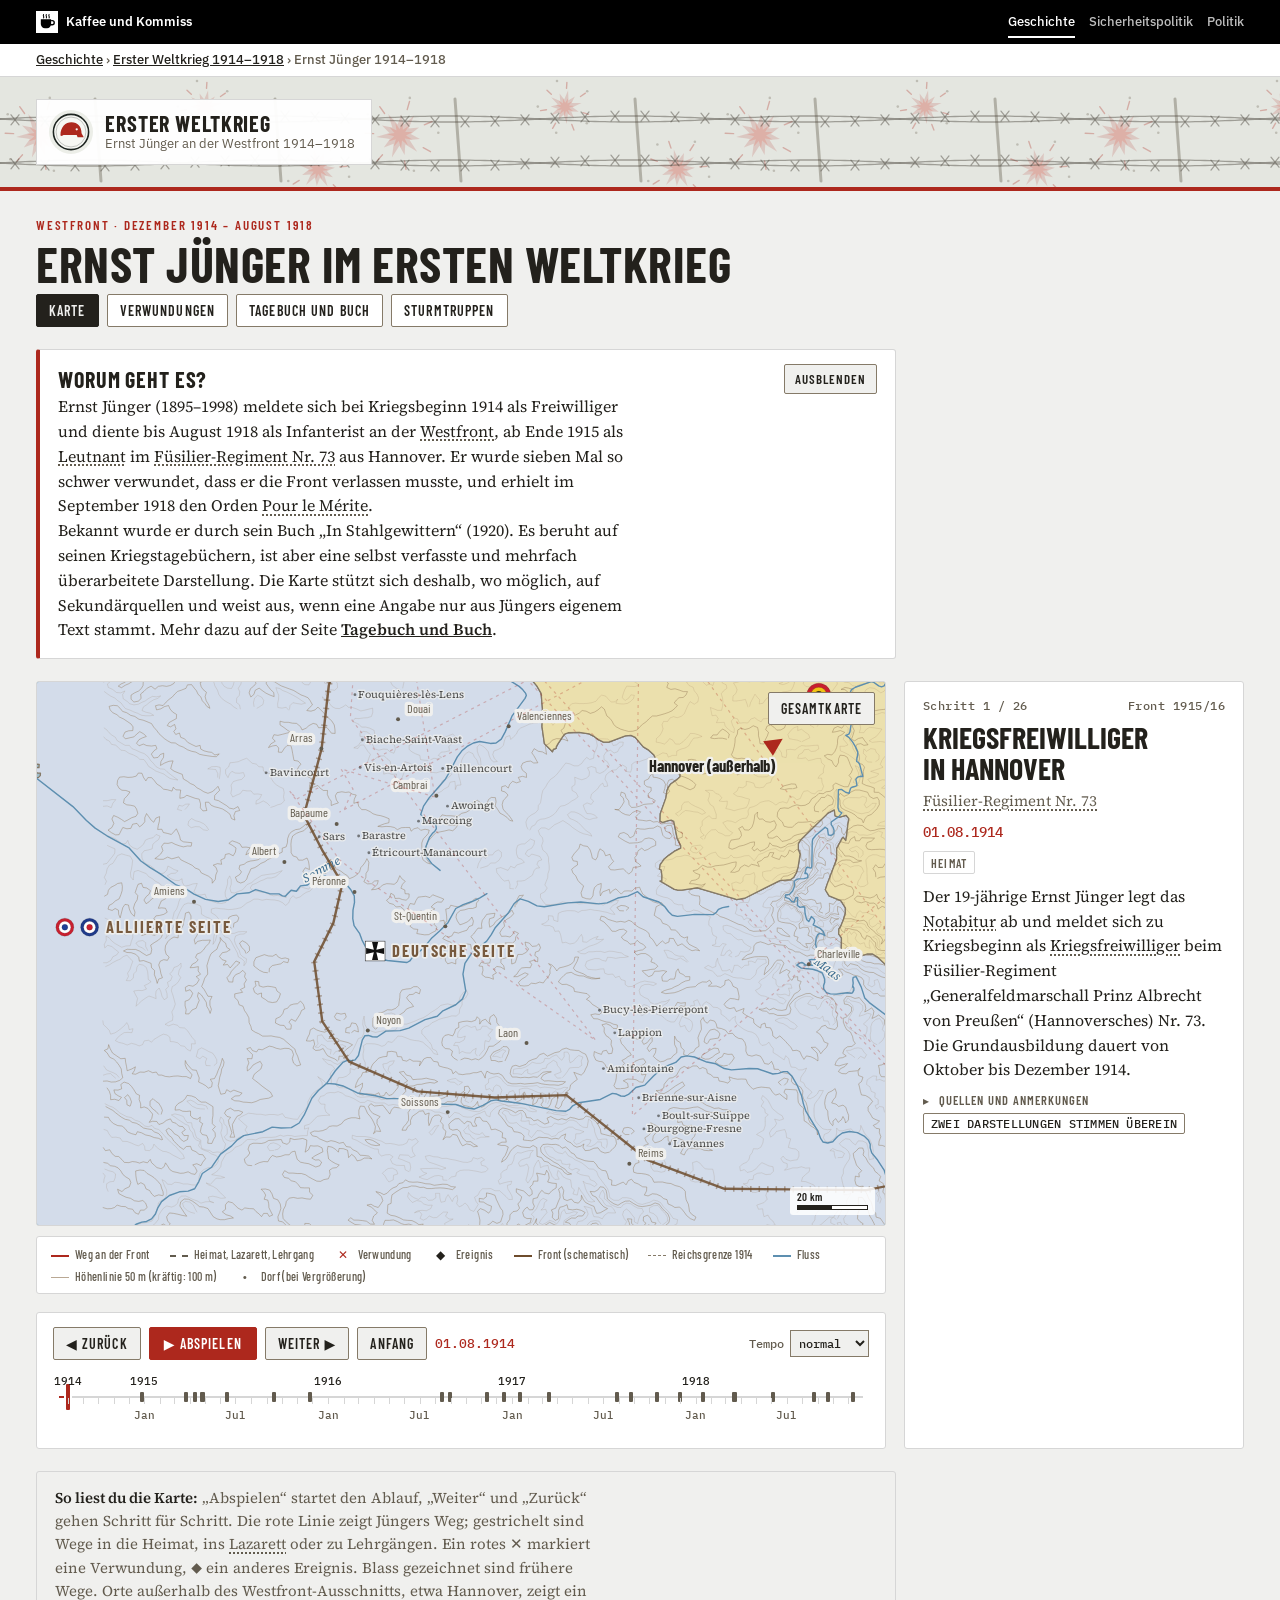
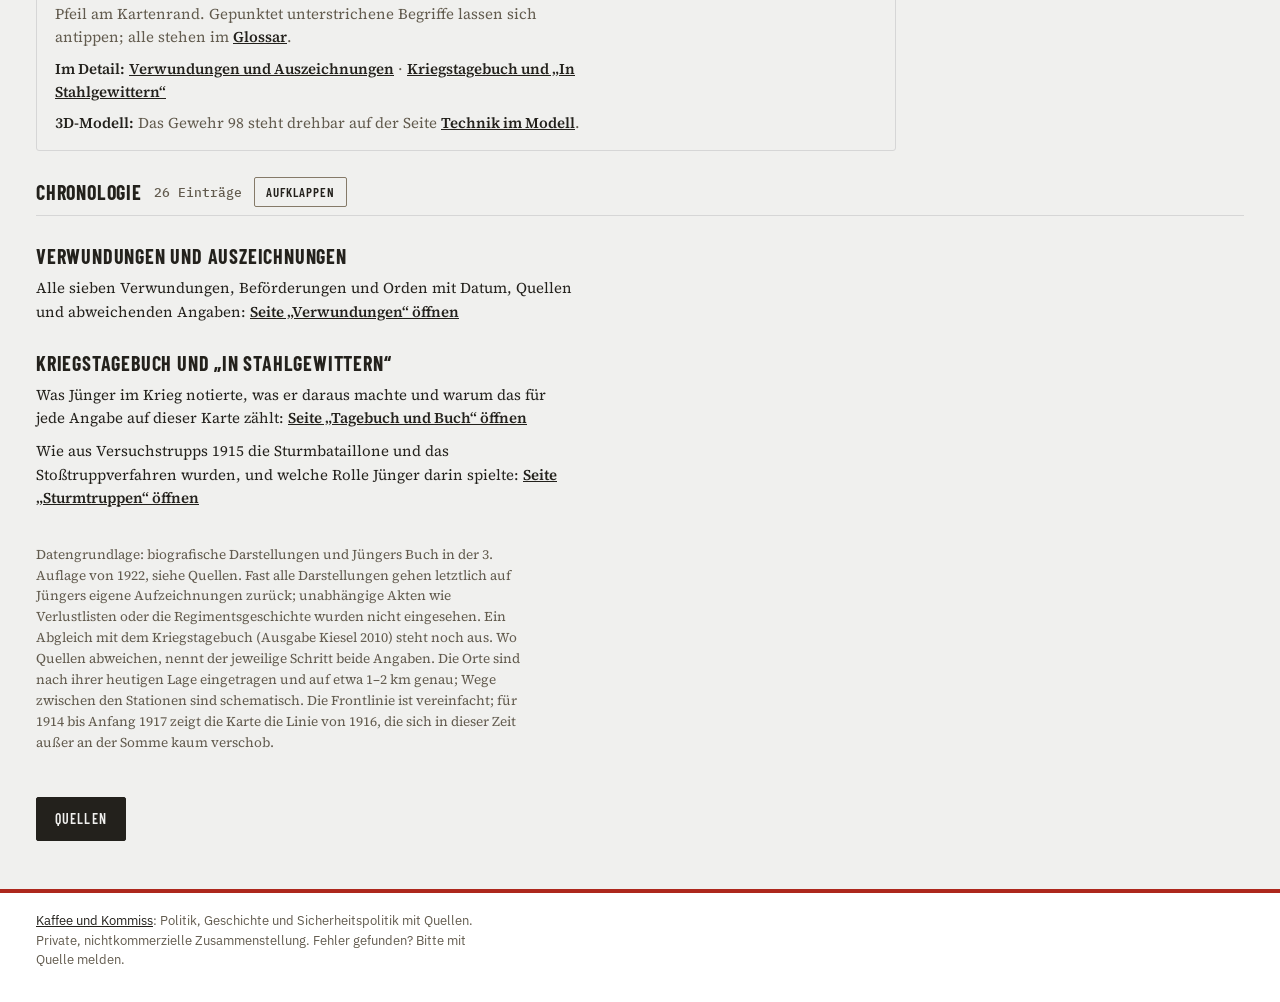
==== index.html @ 331b7cc2 "Informationshierarchie: Einstieg, Hauptinformation, Vertiefung Belegstatus-Legende ans Seitenende ve" ====
<!doctype html>
<html lang="de" class="kk-b-gesch kk-breit">
<head>
<meta charset="utf-8">
<meta name="viewport" content="width=device-width, initial-scale=1, viewport-fit=cover">
<meta name="description" content="Animierte Karte vom Weg Ernst Jüngers an der Westfront 1914–1918: Stationen, Verwundungen und Auszeichnungen, je Schritt mit Quellen und Belegstand.">
<link rel="canonical" href="https://kaffeeundkommiss.github.io/Stahlgewitter/">
<meta property="og:type" content="website">
<meta property="og:locale" content="de_DE">
<meta property="og:site_name" content="Erster Weltkrieg">
<meta property="og:title" content="Ernst Jünger im Ersten Weltkrieg">
<meta property="og:description" content="Animierte Karte vom Weg Ernst Jüngers an der Westfront 1914–1918: Stationen, Verwundungen und Auszeichnungen, je Schritt mit Quellen und Belegstand.">
<meta property="og:url" content="https://kaffeeundkommiss.github.io/Stahlgewitter/">
<!-- Vorschau für Linkvorschauen, erzeugt mit werkzeuge/vorschau.js -->
<meta property="og:image" content="https://kaffeeundkommiss.github.io/Stahlgewitter/vorschau/karte.jpg?v=8d69a0f9">
<meta property="og:image:width" content="1200">
<meta property="og:image:height" content="630">
<meta property="og:image:alt" content="Ernst Jünger im Ersten Weltkrieg: Erster Weltkrieg">
<meta name="twitter:card" content="summary_large_image">
<meta name="twitter:image" content="https://kaffeeundkommiss.github.io/Stahlgewitter/vorschau/karte.jpg?v=8d69a0f9">
<meta name="theme-color" content="#23211C" media="(prefers-color-scheme: light)">
<meta name="theme-color" content="#12110E" media="(prefers-color-scheme: dark)">
<meta name="apple-mobile-web-app-capable" content="yes">
<meta name="mobile-web-app-capable" content="yes">
<meta name="apple-mobile-web-app-title" content="Jünger 1914–18">
<meta name="apple-mobile-web-app-status-bar-style" content="default">
<link rel="icon" href="icons/favicon.svg" type="image/svg+xml">
<link rel="icon" href="icons/favicon-32.png" sizes="32x32" type="image/png">
<link rel="apple-touch-icon" sizes="180x180" href="icons/apple-touch-icon.png">
<link rel="manifest" href="manifest.webmanifest">
<link rel="stylesheet" href="site.css">
<style>
/* Grundgerüst, das auf claude.ai die Artefakt-Hülle liefert */
:root { color-scheme: light; padding-top: env(safe-area-inset-top, 0px); padding-bottom: env(safe-area-inset-bottom, 0px) }
body { margin: 0; font: 14px system-ui, -apple-system, sans-serif }
img { max-width: 100% }
[hidden] { display: none !important }
</style>
<title>Ernst Jünger 1914–1918</title>
<link rel="preconnect" href="https://fonts.googleapis.com">
<link rel="preconnect" href="https://fonts.gstatic.com" crossorigin>
<link rel="stylesheet" href="https://fonts.googleapis.com/css2?family=Barlow+Condensed:wght@500;600;700&family=Source+Serif+4:opsz,wght@8..60,400;8..60,600&family=IBM+Plex+Sans:wght@400;500;600;700&family=IBM+Plex+Mono:wght@400;500;600&display=swap">
<link rel="stylesheet" href="basis.css">
<style>
/* Layout: Karte als Hauptfläche, Detailspalte rechts (mobil darunter), Zeitleiste mit echter Datumsskala, darunter Stationsliste */
:root {
  --paper: #eceee8; --panel: #f6f7f3; --ink: #1d2420; --muted: #5d6861; --rule: #c3c9c1;
  --sea: #9fbdcb; --land-fr: #d3dcea; --land-be: #ece0ae; --land-uk: #ead2cf; --land-nl: #f2d6b8; --land-lu: #dcd2e8; --land-de: #c7c1b6;
  --border: #6f7a72; --j4: #2a5d91; --j6: #3f7a2e; --j10: #b07d0a; --j11: #7a3d8f; --red: #ad281d; --red-soft: rgba(173,40,29,.16); --front: #6e4c2c; --grat: rgba(29,36,32,.07);
  --f-display: "Barlow Condensed", "Arial Narrow", system-ui, sans-serif;
  --f-body: "Source Serif 4", Georgia, "Times New Roman", serif;
  --f-mono: "IBM Plex Mono", ui-monospace, Menlo, Consolas, monospace;
}
@media (prefers-color-scheme: dark) { :root:not([data-theme="light"]) {
  --paper: #121614; --panel: #181d1a; --ink: #e2e6e1; --muted: #98a39b; --rule: #313a35;
  --sea: #0e1518; --land-fr: #1f2b3c; --land-be: #3a3419; --land-uk: #3d2626; --land-nl: #40301c; --land-lu: #2e2840; --land-de: #3a3834;
  --border: #7d8a82; --j4: #6fa3e0; --j6: #7dbb5f; --j10: #e0b33c; --j11: #c08ad6; --red: #e4533f; --red-soft: rgba(228,83,63,.2); --front: #c29462; --grat: rgba(226,230,225,.05);
  color-scheme: dark } }
:root[data-theme="dark"] {
  --paper: #121614; --panel: #181d1a; --ink: #e2e6e1; --muted: #98a39b; --rule: #313a35;
  --sea: #0e1518; --land-fr: #1f2b3c; --land-be: #3a3419; --land-uk: #3d2626; --land-nl: #40301c; --land-lu: #2e2840; --land-de: #3a3834;
  --border: #7d8a82; --j4: #6fa3e0; --j6: #7dbb5f; --j10: #e0b33c; --j11: #c08ad6; --red: #e4533f; --red-soft: rgba(228,83,63,.2); --front: #c29462; --grat: rgba(226,230,225,.05);
  color-scheme: dark }

* { box-sizing: border-box }
body { background: var(--paper); color: var(--ink); font: 400 16px/1.55 var(--f-body); }
.wrap { max-width: 1240px; margin: 0 auto; padding-block: 28px 48px;
  padding-left: max(16px, env(safe-area-inset-left, 0px)); padding-right: max(16px, env(safe-area-inset-right, 0px));
  display: grid; grid-template-columns: minmax(0, 1fr); gap: 22px; }
.wrap > * { min-width: 0 }
header { display: grid; gap: 6px }
.brand { display: flex; align-items: center; gap: 16px }
.brand-text { display: grid; gap: 6px; min-width: 0 }
nav.pages { display: flex; gap: 8px; flex-wrap: wrap }
nav.pages a { font: 600 14px/1 var(--f-display); letter-spacing: .08em; text-transform: uppercase; color: var(--ink); text-decoration: none;
  border: 1px solid var(--border); border-radius: 2px; padding: 9px 12px 8px; background: var(--panel) }
nav.pages a[aria-current="page"] { background: var(--ink); color: var(--paper); border-color: var(--ink) }
nav.pages a:focus-visible { outline: 2px solid var(--red); outline-offset: 2px }
.more { margin: 0; font-size: 15px } .more a { color: var(--ink); font-weight: 600 }
.logo { width: 76px; height: 76px; flex: none }
.logo-ring { fill: var(--panel); stroke: var(--ink); stroke-width: 3 }
.logo-inner { fill: none; stroke: var(--ink); stroke-width: 1; opacity: .5 }
.logo-plane { fill: var(--red) }
.logo-text { fill: var(--ink); font: 700 12.5px var(--f-display); letter-spacing: .16em }
@media (max-width: 560px) { .logo { width: 56px; height: 56px } .brand { gap: 12px } }
.eyebrow { font: 600 13px/1 var(--f-display); letter-spacing: .14em; text-transform: uppercase; color: var(--red) }
h1, .h1 { font: 700 clamp(30px, 5vw, 50px)/1 var(--f-display); letter-spacing: .01em; margin: 0; text-wrap: balance; text-transform: uppercase }
.lede { margin: 4px 0 0; max-width: 68ch; color: var(--muted) }
.intro { background: var(--panel); border: 1px solid var(--rule); border-left: 4px solid var(--red); border-radius: 3px; padding: 14px 18px 16px; display: grid; gap: 8px; max-width: 860px }
.intro h2 { font: 700 22px/1 var(--f-display); text-transform: uppercase; letter-spacing: .04em; margin: 0 }
.intro > summary { list-style: none; cursor: pointer; display: flex; align-items: center; justify-content: space-between; gap: 12px }
.intro > summary::-webkit-details-marker { display: none }
.intro > summary:focus-visible { outline: 2px solid var(--red); outline-offset: 2px }
.intro .tgl { font: 600 13px/1 var(--f-display); letter-spacing: .08em; text-transform: uppercase; border: 1px solid var(--border); border-radius: 2px; padding: 8px 10px 7px; background: var(--paper) }
.intro .tgl .op, .intro:not([open]) .tgl .cl { display: none } .intro:not([open]) .tgl .op { display: inline }
.intro:not([open]) { padding-bottom: 14px }
.intro p { margin: 0 } .intro .how { font-size: 15px; color: var(--muted) } .intro .how b { color: var(--ink); font-weight: 600 } .intro a { color: var(--ink); font-weight: 600 }
.hinweise { border: 1px solid var(--rule); border-radius: 3px; padding: 14px 18px 16px; display: grid; gap: 8px; max-width: 860px }
.hinweise p { margin: 0; font-size: 15px; color: var(--muted) } .hinweise b { color: var(--ink); font-weight: 600 } .hinweise a { color: var(--ink); font-weight: 600 }
.side-label { font-family: var(--f-display); font-weight: 700; letter-spacing: .12em; text-transform: uppercase; fill: var(--front); paint-order: stroke; stroke: var(--paper); stroke-linejoin: round; pointer-events: none; transition: opacity .3s }
.side-ic { pointer-events: none; transition: opacity .3s; opacity: 0 }
.legend-m { display: none }

/* Zeitleiste fest unter der Karte; der Schrittbereich steht rechts daneben und darf länger sein, ohne die Zeitleiste zu verschieben */
.stage { display: grid; grid-template-columns: minmax(0, 1fr) 340px; grid-template-rows: auto auto 1fr; gap: 18px; align-items: start }
.stage > .map { grid-column: 1; grid-row: 1 }
.stage > .legend-bar { grid-column: 1; grid-row: 2 }
.stage > .controls { grid-column: 1; grid-row: 3 }
/* Feste Höhe des Schrittbereichs: längere Texte scrollen darin, damit nichts darunter springt */
.stage > .panel { grid-column: 2; grid-row: 1 / span 3; align-self: stretch; contain: size; overflow-y: auto; overscroll-behavior: contain; align-content: start }
@media (max-width: 900px) { .stage { grid-template-columns: minmax(0, 1fr); grid-template-rows: none }
  .stage > .map, .stage > .legend-bar, .stage > .controls, .stage > .panel { grid-column: 1; grid-row: auto }
  .stage > .panel { align-self: start; height: 400px } }

.map { position: relative; background: var(--sea); border: 1px solid var(--rule); border-radius: 3px; overflow: hidden }
.map svg { display: block; width: 100%; height: auto; aspect-ratio: 1000 / 640; max-width: 100%; touch-action: manipulation }
@media (max-width: 640px) { .map svg { aspect-ratio: 1 / 1 } }
.c-250 { fill: var(--land-fr) } .c-056 { fill: var(--land-be) } .c-826 { fill: var(--land-uk) } .c-528 { fill: var(--land-nl) } .c-442 { fill: var(--land-lu) } .c-276 { fill: var(--land-de) }
.country { stroke: var(--border); stroke-width: 1.3; vector-effect: non-scaling-stroke; stroke-linejoin: round }
.al { fill: var(--land-de); stroke: var(--land-de); stroke-width: .6; vector-effect: non-scaling-stroke }
.alline { fill: none; stroke: var(--border); stroke-width: 1.3; stroke-dasharray: 5 3; vector-effect: non-scaling-stroke }
.grat { fill: none; stroke: var(--grat); stroke-width: 1; vector-effect: non-scaling-stroke }
.front { fill: none; stroke: var(--front); stroke-width: 2.4; vector-effect: non-scaling-stroke; transition: opacity .7s; opacity: 0; stroke-linejoin: round }
.front.on { opacity: .85 }
.front-teeth { fill: none; stroke: var(--front); stroke-width: 6; stroke-dasharray: 1.5 7; vector-effect: non-scaling-stroke; opacity: 0; transition: opacity .7s }
.front-teeth.on { opacity: .45 }
.cont-minor, .cont-major { fill: none; stroke: #8a6f4e; vector-effect: non-scaling-stroke; stroke-linejoin: round }
.cont-minor { stroke-opacity: .28; stroke-width: .6 } .cont-major { stroke-opacity: .45; stroke-width: .9 }
.river-l { fill: none; stroke: #5d8fb0; stroke-width: 1.4; vector-effect: non-scaling-stroke; stroke-linejoin: round; stroke-linecap: round }
.riv-lab { fill: #3f6f91; font-family: var(--f-body); font-style: italic; paint-order: stroke; stroke: var(--paper); stroke-linejoin: round }
.vil circle { fill: var(--ink); opacity: .55 } .vil text { fill: var(--ink); opacity: .75; font-family: var(--f-body); paint-order: stroke; stroke: var(--paper); stroke-linejoin: round }
#villages { transition: opacity .4s }
.city circle { fill: var(--muted) }
.city text, .clabel { fill: var(--muted); font-family: var(--f-display); paint-order: stroke; stroke: var(--paper); stroke-width: 3px; stroke-linejoin: round }
.clabel { fill: var(--ink); opacity: .62; letter-spacing: .2em; font-weight: 700; stroke: none }
.emb { pointer-events: auto }
.emb-ring { stroke: rgba(0,0,0,.35); stroke-width: .4 }
.route-all { fill: none; stroke: var(--red); stroke-opacity: .28; stroke-width: 1.2; stroke-dasharray: 3 4; vector-effect: non-scaling-stroke }
.route-done { fill: none; stroke: var(--red); stroke-width: 2.6; vector-effect: non-scaling-stroke; stroke-linecap: round; stroke-linejoin: round }
.trk path { fill: none; stroke: var(--c); vector-effect: non-scaling-stroke; stroke-linecap: round; stroke-linejoin: round }
.trk-solid { stroke-width: 2.2 } .trk-dash { stroke-width: 2; stroke-dasharray: 5 4 }
.trk-jg .trk-solid { stroke-width: 2.8 }
.trk path.trk-old { stroke-opacity: .28; stroke-width: 1.6 }
.trk-dot { fill: var(--c); stroke: var(--paper); stroke-width: 1.2; vector-effect: non-scaling-stroke; cursor: pointer }
.trk-plane { fill: var(--c); stroke: var(--paper); stroke-width: .9; paint-order: stroke; stroke-linejoin: round; cursor: pointer }
#cur { transition: none }
.trk { transition: opacity .6s } .trk.merged { opacity: .45 }
.mk { opacity: 0; transition: opacity .4s; cursor: pointer } .mk.on { opacity: 1 }
.mk-wnd .mk-x { stroke: var(--red); stroke-width: 2.4 }
.mk-x.mk-d { fill: var(--ink); stroke: var(--paper); stroke-width: 1; vector-effect: non-scaling-stroke }
.mk-x { stroke: var(--ink); stroke-width: 1.8; vector-effect: non-scaling-stroke; fill: none }
.mk-sym { fill: var(--ink); font-family: var(--f-body); font-weight: 600; paint-order: stroke; stroke: var(--paper); stroke-width: 3px; stroke-linejoin: round }
.ev-label { fill: var(--ink); font-family: var(--f-display); font-weight: 600; paint-order: stroke; stroke: var(--paper); stroke-linejoin: round }
.off-arrow { fill: var(--red) }
.off-label { font-family: var(--f-display); font-weight: 700; fill: var(--ink); paint-order: stroke; stroke: var(--paper); stroke-linejoin: round }
.cur-ring { fill: var(--red-soft); stroke: var(--red); stroke-width: 1.2; vector-effect: non-scaling-stroke }
.cur-label { font-family: var(--f-display); font-weight: 700; fill: var(--ink); paint-order: stroke; stroke: var(--paper); stroke-linejoin: round }
@keyframes pulse { 0% { transform: scale(.6); opacity: .9 } 100% { transform: scale(1.8); opacity: 0 } }
.pulse { transform-box: fill-box; transform-origin: center; animation: pulse 2s ease-out infinite; fill: none; stroke: var(--red); vector-effect: non-scaling-stroke; stroke-width: 1.5 }

.legend { position: absolute; left: 10px; bottom: 10px; background: color-mix(in srgb, var(--panel) 88%, transparent); border: 1px solid var(--rule);
  border-radius: 3px; padding: 7px 10px; font: 500 12px/1.5 var(--f-display); letter-spacing: .03em; display: grid; gap: 2px; color: var(--muted) }
.legend i { display: inline-block; width: 18px; height: 0; vertical-align: middle; margin-right: 6px; border-top: 2.5px solid var(--red) }
.legend i.f { border-top-color: var(--front) } .legend i.u { border-top-color: var(--c) } .legend span { white-space: nowrap } .legend .lp { display: inline-block; width: 18px; height: 14px; vertical-align: middle; margin-right: 6px } .legend i.d { border-top: 2px dashed var(--muted) } .legend i.b { border-top: 1.5px dashed var(--border) }
.legend .x.w { color: var(--red) }
.legend i.r { border-top: 2px solid #5d8fb0 } .legend i.h { border-top: 1.5px solid rgba(138,111,78,.6) } .legend .x.v { color: var(--muted) }
.legend .x { display: inline-block; width: 18px; margin-right: 6px; text-align: center; color: var(--ink); font-weight: 700 }
.legend .k { font-family: var(--f-body); font-weight: 700; font-size: 14px; line-height: 1 }
.legend i.sw { height: 10px; width: 12px; border: 1px solid var(--border) }
.legend { grid-template-columns: auto auto; column-gap: 14px }
@media (max-width: 560px) { .legend { position: static; border: 0; border-top: 1px solid var(--rule); border-radius: 0; grid-template-columns: 1fr 1fr } }
.mapbtn { position: absolute; right: 10px; top: 10px; }
/* Maßstabsleiste: Länge folgt der Vergrößerung (draw) */
.massstab { position: absolute; right: 10px; bottom: 10px; pointer-events: none; font: 600 11px/1 var(--f-display); letter-spacing: .03em; color: var(--ink);
  background: color-mix(in srgb, var(--panel) 85%, transparent); padding: 4px 7px 5px; border-radius: 3px }
.massstab .ms-bar { display: block; height: 5px; margin-top: 3px; border: 1px solid var(--ink); background: linear-gradient(90deg, var(--ink) 50%, var(--panel) 50%) }
.legend.legend-bar { position: static; display: flex; flex-wrap: wrap; gap: 4px 20px; padding: 8px 14px; background: var(--panel); margin-top: -8px }

.panel { background: var(--panel); border: 1px solid var(--rule); border-radius: 3px; padding: 18px 18px 16px; display: grid; gap: 10px; min-width: 0 }
.count { font: 500 12px/1 var(--f-mono); color: var(--muted); letter-spacing: .04em; display: flex; justify-content: space-between }
.panel h2 { font: 700 30px/1.02 var(--f-display); margin: 0; text-transform: uppercase; text-wrap: balance }
.sub { color: var(--muted); font-size: 15px; margin-top: -4px }
.dates { font: 500 14px/1.3 var(--f-mono); color: var(--red); font-variant-numeric: tabular-nums }
.chip { display: inline-block; font: 600 12px/1 var(--f-display); letter-spacing: .1em; text-transform: uppercase; border: 1px solid var(--rule); padding: 5px 7px 4px; border-radius: 2px; color: var(--muted) }
.panel p { margin: 0 }
.panel h2.kia-t, .kia-t { color: var(--red) }
.uchip { display: inline-block; font: 600 12px/1 var(--f-display); letter-spacing: .06em; text-transform: uppercase; padding: 4px 7px 3px 6px; border-radius: 2px;
  border: 1px solid var(--rule); border-left: 4px solid var(--c); color: var(--ink); white-space: nowrap }
#pUnits { display: flex; flex-wrap: wrap; gap: 6px }
#pPersons { display: grid; gap: 8px; border-top: 1px solid var(--rule); padding-top: 10px }
.pp { font-size: 14.5px; display: grid; gap: 4px; justify-items: start } .pp .chips { display: flex; flex-wrap: wrap; gap: 5px } .pp b { font-weight: 600 } .pp span { color: var(--muted) }
.pp.is-kia b, .person.is-kia > b { color: var(--red) }
.persons { display: grid; gap: 10px }
.person-grid { display: grid; grid-template-columns: repeat(auto-fill, minmax(250px, 1fr)); gap: 14px 22px }
.person { display: grid; gap: 4px; align-content: start; font-size: 14.5px; padding: 10px 12px; border: 1px solid var(--rule); border-radius: 3px; background: var(--panel); min-width: 0 }
.person[role="button"] { cursor: pointer } .person[role="button"]:hover { border-color: var(--border) }
.person:focus-visible { outline: 2px solid var(--red); outline-offset: 2px }
.person > b { font: 700 17px/1.2 var(--f-display); letter-spacing: .03em; text-transform: uppercase }
.person .chips { display: flex; flex-wrap: wrap; gap: 5px }
.person span { color: var(--muted) } .person .fate { color: var(--ink) }
.person.is-kia { border-left: 3px solid var(--red) }
.tod { font-size: 14px; color: var(--muted) } .tod b { color: var(--ink); font-weight: 600 }
.tod-k b, .tod-s b { color: var(--red) }
table.others { min-width: 0 } table.others tr { cursor: default } table.others tr:hover td { background: none }
@media (max-width: 600px) { table.others tr { grid-template-columns: 1fr } table.others td:first-child { padding-top: 4px } }
.event { border-top: 1px solid var(--rule); padding-top: 9px; font-size: 15px }
.event b { font-family: var(--f-mono); font-weight: 500; font-size: 13px; color: var(--ink); display: block }
.note { font-size: 13.5px; color: var(--muted); font-style: italic }

.controls { display: grid; gap: 10px; background: var(--panel); border: 1px solid var(--rule); border-radius: 3px; padding: 14px 16px 12px }
.btns { display: flex; gap: 8px; align-items: center; flex-wrap: wrap }
.btns-main, .btns-sub { display: flex; gap: 8px; align-items: center }
.btns-sub { flex: 1 1 auto }
button { font: 600 14px/1 var(--f-display); letter-spacing: .08em; text-transform: uppercase; color: var(--ink); background: var(--paper);
  border: 1px solid var(--border); border-radius: 2px; padding: 9px 12px 8px; cursor: pointer }
button:hover { border-color: var(--ink) }
button:focus-visible { outline: 2px solid var(--red); outline-offset: 2px }
button.primary { background: var(--red); border-color: var(--red); color: #fff; min-width: 108px }
.speed { margin-left: auto; font: 500 12px var(--f-mono); color: var(--muted); display: flex; gap: 6px; align-items: center }
@media (max-width: 640px) {
  /* Handy: Karte, direkt darunter Zurück/Abspielen/Weiter, dann der Schritttext; Datum, Tempo, Zeitleiste und Legende folgen danach */
  .stage { display: flex; flex-direction: column; gap: 10px; align-items: stretch }
  .stage > .map { order: 1 } .stage > .controls { display: contents } .controls > .btns { display: contents }
  .btns-main { order: 2; display: grid; grid-template-columns: 1fr 1.25fr 1fr; gap: 8px }
  .stage > .panel { order: 3; height: auto; contain: none; overflow: visible }
  .btns-sub { order: 4; display: grid; grid-template-columns: 1fr 1fr 1fr; gap: 8px; align-items: center; margin-top: 6px }
  .controls > .ruler { order: 5; margin: 0 10px }
  .legend-m { order: 6; display: block; background: var(--panel); border: 1px solid var(--rule); border-radius: 3px; padding: 10px 14px }
  .legend-m > summary { cursor: pointer; font: 600 14px/1.2 var(--f-display); letter-spacing: .08em; text-transform: uppercase; min-height: 28px; display: flex; align-items: center }
  .legend-m .legend { position: static; border: 0; background: none; padding: 8px 0 0; grid-template-columns: 1fr 1fr }
  .stage > .legend-bar { display: none }
  .btns-main button, .btns-sub button { min-height: 44px; padding-inline: 4px; white-space: nowrap; letter-spacing: .04em; font-size: 13px }
  .btns { display: grid; grid-template-columns: 1fr 1fr 1fr; }
  .btns button { min-height: 44px; padding-inline: 4px; white-space: nowrap; letter-spacing: .04em; font-size: 13px }
  #reset { grid-column: 1 } .nowdate { grid-column: 2; text-align: center } .speed { grid-column: 3; margin-left: 0; justify-content: flex-end }
  .speed select { min-height: 40px }
  .ruler .tick { width: 10px; margin-left: -5px; height: 26px; top: 10px }
  .ruler .tick::after { left: 3px; top: 8px }
  .panel h2 { font-size: 26px }
  .mapbtn { padding: 8px 10px 7px; font-size: 13px }
}
.speed select { font: inherit; color: var(--ink); background: var(--paper); border: 1px solid var(--border); padding: 4px }

.ruler { position: relative; height: 62px; margin: 4px 6px 0 }
.ruler .axis { position: absolute; left: 0; right: 0; top: 22px; height: 2px; background: var(--rule) }
.ruler .prog { position: absolute; left: 0; top: 22px; height: 2px; background: var(--red) }
.ruler .playhead { position: absolute; top: 10px; width: 4px; height: 26px; margin-left: -2px; background: var(--red); border-radius: 1px; pointer-events: none; box-shadow: 0 0 0 2px var(--panel) }
.nowdate { font: 500 13px var(--f-mono); color: var(--red); font-variant-numeric: tabular-nums; min-width: 9.5ch }
.ruler .tick { position: absolute; top: 14px; width: 8px; height: 18px; margin-left: -4px; padding: 0; border: 0; background: none; cursor: pointer }
.ruler .tick::after { content: ""; position: absolute; left: 2px; top: 4px; width: 4px; height: 10px; background: var(--muted); border-radius: 1px }
.ruler .tick.visited::after { background: var(--red) }
.ruler .month { position: absolute; top: 34px; font: 500 11px var(--f-mono); color: var(--muted); transform: translateX(-50%); white-space: nowrap }
.ruler .month.y { color: var(--ink); top: 0 }
.ruler .mt { position: absolute; top: 24px; width: 1px; height: 6px; background: var(--rule) }

.list { overflow-x: auto }
@media (max-width: 600px) {
  table { min-width: 0 } thead { display: none }
  tr { display: grid; grid-template-columns: 2.4em minmax(0, 1fr); border-bottom: 1px solid var(--rule); padding: 8px 0 }
  .list td { border: 0; padding: 1px 6px } .list td.n { grid-row: span 3; padding-top: 3px }
  .list td:last-child { padding-top: 4px }
}
table { border-collapse: collapse; width: 100%; min-width: 620px; font-size: 15px }
th { font: 600 12px/1 var(--f-display); letter-spacing: .12em; text-transform: uppercase; color: var(--muted); text-align: left; padding: 8px 10px; border-bottom: 1.5px solid var(--ink) }
td { padding: 8px 10px; border-bottom: 1px solid var(--rule); vertical-align: top }
td.n, td.d { font: 400 13px/1.5 var(--f-mono); font-variant-numeric: tabular-nums; white-space: nowrap; color: var(--muted) }
tr { cursor: pointer } tr:hover td { background: var(--red-soft) }
tr.cur td { background: var(--red-soft) } tr.cur td.n { color: var(--red); font-weight: 500 }
td b { font-weight: 600 }
h3 { font: 700 20px/1 var(--f-display); text-transform: uppercase; letter-spacing: .04em; margin: 8px 0 0 }
.chron > summary { display: flex; align-items: baseline; gap: 12px; cursor: pointer; list-style: none; padding: 4px 0 8px; border-bottom: 1px solid var(--rule) }
.chron > summary::-webkit-details-marker { display: none }
.chron > summary h3 { margin: 0 }
.chron > summary .cnt { font: 500 13px/1 var(--f-mono); color: var(--muted) }
.chron > summary { align-items: center; flex-wrap: wrap }
.chron > summary .tgl { font: 600 13px/1 var(--f-display); letter-spacing: .08em; text-transform: uppercase; color: var(--ink); background: var(--paper);
  border: 1px solid var(--border); border-radius: 2px; padding: 8px 11px 7px }
.chron > summary:hover .tgl { border-color: var(--ink) }
.chron .tgl .cl, .chron[open] .tgl .op { display: none } .chron[open] .tgl .cl { display: inline }
.chron > summary:hover h3, .chron > summary:focus-visible h3 { color: var(--red) }
.chron > summary:focus-visible { outline: 2px solid var(--red); outline-offset: 2px }
.insignia { display: grid; gap: 10px }
.ins-grid { display: grid; grid-template-columns: repeat(auto-fill, minmax(260px, 1fr)); gap: 12px 22px }
.ins { display: flex; gap: 12px; align-items: flex-start; font-size: 14.5px; min-width: 0 }
.ins svg { width: 40px; height: 40px; flex: none }
.ins b { display: block; font: 600 15px/1.3 var(--f-display); letter-spacing: .06em; text-transform: uppercase }
.ins span { color: var(--muted) }
.sources { font-size: 13.5px; color: var(--muted); max-width: 36em }
.sources a { color: var(--ink) }
.src { font-size: 13.5px; color: var(--muted); display: grid; gap: 6px; border-top: 1px solid var(--rule); padding-top: 9px }
.src a { color: var(--ink) } .src .refs { line-height: 1.45; display: grid; gap: 3px }
.bel { justify-self: start; font: 500 12px/1 var(--f-mono); letter-spacing: .02em; padding: 4px 7px 3px; border-radius: 2px; border: 1px solid var(--border); color: var(--ink) }
.bel-1 { border-style: dashed } .bel-x { border-color: var(--red); color: var(--red) }
ol.srclist { font-size: 13.5px; color: var(--muted); max-width: 90ch; margin: 4px 0 0; padding-left: 2.6em; display: grid; gap: 3px }
ol.srclist a { color: var(--ink) } ol.srclist li:target { background: var(--red-soft) }
.spur-label { fill: var(--ink); stroke: var(--paper); paint-order: stroke; stroke-linejoin: round; font-family: var(--f-display) }
@media (prefers-reduced-motion: reduce) { .pulse { animation: none } .front, .mk, .trk { transition: none } }

</style>
<link rel="stylesheet" href="bereich.css">
</head>
<body>
<div class="kk-leiste"><div class="kk-in">
  <a class="kk-haus" href="https://kaffeeundkommiss.github.io/"><img src="kk-tasse.svg" alt="" width="22" height="22"><span>Kaffee und Kommiss</span></a>
  <nav class="kk-bereiche" aria-label="Bereiche"><a href="https://kaffeeundkommiss.github.io/geschichte/" aria-current="true">Geschichte</a><a href="https://kaffeeundkommiss.github.io/sicherheitspolitik/"><span class="kk-lang">Sicherheitspolitik</span><span class="kk-kurz">Sicherheit</span></a><a href="https://kaffeeundkommiss.github.io/politik/">Politik</a></nav>
</div></div>
<nav class="kk-pfad" aria-label="Pfad"><div class="kk-in"><a href="https://kaffeeundkommiss.github.io/geschichte/">Geschichte</a> › <a href="https://kaffeeundkommiss.github.io/geschichte/erster-weltkrieg/">Erster Weltkrieg 1914–1918</a> › <span aria-current="page">Ernst Jünger 1914–1918</span></div></nav>
<div class="kk-kopf"><div class="kk-in">
  <a class="kk-schild" href="https://kaffeeundkommiss.github.io/geschichte/erster-weltkrieg/"><img src="icons/favicon.svg" alt="" width="44" height="44"><span><span class="kk-name" style="display:block">Erster Weltkrieg</span><span class="kk-unter" style="display:block">Ernst Jünger an der Westfront 1914–1918</span></span></a>
</div></div>
<main class="wrap" id="inhalt">
  <header>
    <div class="brand">
      <svg class="logo" viewBox="-40 -40 80 80" role="img" aria-label="Logo: Stahlhelm im Kreis">
        <circle r="37" class="logo-ring"/>
        <circle r="31.5" class="logo-inner"/>
        <path class="logo-plane" d="M-21,4 C-21,-12 -10,-20 2,-20 C14,-20 21,-11 21,1 L25,9 L13,9 L11,5 L-15,5 L-19,6 Z"/>
        <text y="23.5" text-anchor="middle" class="logo-text">1914–18</text>
      </svg>
      <div class="brand-text">
        <div class="eyebrow">Westfront · Dezember 1914 – August 1918</div>
        <h1>Ernst Jünger im Ersten Weltkrieg</h1>
      </div>
    </div>
    <nav class="pages" aria-label="Seiten">
      <a href="index.html" aria-current="page">Karte</a>
      <a href="verwundungen.html">Verwundungen</a>
      <a href="fassungen.html">Tagebuch und Buch</a>
      <a href="sturmtruppen.html">Sturmtruppen</a>
    </nav>
  </header>

  <details class="intro" id="intro" open>
    <summary><h2>Worum geht es?</h2><span class="tgl" aria-hidden="true"><span class="op">Einblenden</span><span class="cl">Ausblenden</span></span></summary>
    <p>Ernst Jünger (1895–1998) meldete sich bei Kriegsbeginn 1914 als Freiwilliger und diente bis August 1918 als Infanterist an der Westfront, ab Ende 1915 als Leutnant im Füsilier-Regiment Nr. 73 aus Hannover. Er wurde sieben Mal so schwer verwundet, dass er die Front verlassen musste, und erhielt im September 1918 den Orden Pour le Mérite.</p>
    <p>Bekannt wurde er durch sein Buch „In Stahlgewittern“ (1920). Es beruht auf seinen Kriegstagebüchern, ist aber eine selbst verfasste und mehrfach überarbeitete Darstellung. Die Karte stützt sich deshalb, wo möglich, auf Sekundärquellen und weist aus, wenn eine Angabe nur aus Jüngers eigenem Text stammt. Mehr dazu auf der Seite <a href="fassungen.html">Tagebuch und Buch</a>.</p>
  </details>

  <section class="stage">
    <div class="map" id="map">
      <svg id="svg" viewBox="0 0 1000 640" role="img" aria-label="Karte der Westfront mit den Stationen Ernst Jüngers 1914 bis 1918">
        <defs>
          <g id="e-de"><rect x="-11" y="-11" width="22" height="22" fill="#fff" stroke="#000" stroke-width=".5"/><path d="M-3.4,-10 L3.4,-10 L1.4,-1.4 L10,-3.4 L10,3.4 L1.4,1.4 L3.4,10 L-3.4,10 L-1.4,1.4 L-10,3.4 L-10,-3.4 L-1.4,-1.4 Z" fill="#111"/></g>
          <g id="e-fr" class="emb-ring"><circle r="10" fill="#c8202f"/><circle r="6.6" fill="#fff"/><circle r="3.3" fill="#1f3f95"/></g>
          <g id="e-uk" class="emb-ring"><circle r="10" fill="#1f3a8a"/><circle r="6.6" fill="#fff"/><circle r="3.3" fill="#c8202f"/></g>
          <g id="e-be" class="emb-ring"><circle r="10" fill="#c8202f"/><circle r="6.6" fill="#f2c318"/><circle r="3.3" fill="#111"/></g>
          <g id="e-nl" class="emb-ring"><circle r="10" fill="#f07c12"/></g>
          <path id="plane" d="M-11,-3.6 h22 v4.2 h-22 z M-1.8,-8.5 h3.6 v16.5 h-3.6 z M-5.2,5.6 h10.4 v3 h-10.4 z M-3.4,-9.6 h6.8 v1.2 h-6.8 z"/>
        </defs>
        <rect x="-200" y="-200" width="1400" height="1040" fill="var(--sea)"/>
        <path class="grat" id="grat"/>
        <g id="countries"></g>
        <g id="relief" aria-hidden="true"><path class="cont-minor" id="contMinor"/><path class="cont-major" id="contMajor"/></g>
        <path class="river-l" id="riverL"/>
        <g id="rivLabels" aria-hidden="true"></g>
        <g id="villages" aria-hidden="true"></g>
        <path class="al" id="al"/>
        <path class="alline" id="alline"/>
        <g id="clabels"></g>
        <g id="fronts"></g>
        <g id="sides" aria-hidden="true"><g class="side-ic" id="sideDeI"><use href="#e-de"/></g><text class="side-label" id="sideDe"></text><g class="side-ic" id="sideAlI"><use href="#e-fr"/><use href="#e-uk"/></g><text class="side-label" id="sideAl"></text></g>
        <g id="cities"></g>
        <path class="route-all" id="routeAll"/>
        <g id="tracks"></g>
        <g id="events"></g>
        <g id="offmap" aria-hidden="true"><path class="off-arrow" id="offArrow"/><text class="off-label" id="offLabel"></text></g>
        <g id="cur">
          <circle class="pulse" id="pulse" r="9"/>
          <circle class="cur-ring" id="ring" r="7"/>
          <text class="cur-label" id="curLabel"></text>
        </g>
      </svg>
      <div class="massstab" id="massstab" aria-hidden="true"><span class="ms-lab" id="msLab"></span><span class="ms-bar" id="msBar"></span></div>
      <button class="mapbtn" id="zoomBtn" type="button" aria-pressed="true">Gesamtkarte</button>
    </div>

    <div class="legend legend-bar" aria-label="Legende">
      <span><i></i>Weg an der Front</span>
      <span><i class="d"></i>Heimat, Lazarett, Lehrgang</span>
      <span><b class="x w">✕</b>Verwundung</span>
      <span><b class="x">◆</b>Ereignis</span>
      <span><i class="f"></i>Front (schematisch)</span>
      <span><i class="b"></i>Reichsgrenze 1914</span>
      <span><i class="r"></i>Fluss</span>
      <span><i class="h"></i>Höhenlinie 50 m (kräftig: 100 m)</span>
      <span><b class="x v">•</b>Dorf (bei Vergrößerung)</span>
    </div>

    <section class="controls" aria-label="Zeitleiste">
      <div class="btns">
        <div class="btns-main">
          <button type="button" id="prev" aria-label="Vorheriger Schritt">◀ Zurück</button>
          <button type="button" class="primary" id="play">▶ Abspielen</button>
          <button type="button" id="next" aria-label="Nächster Schritt">Weiter ▶</button>
        </div>
        <div class="btns-sub">
          <button type="button" id="reset">Anfang</button>
          <span class="nowdate" id="nowDate" aria-live="off" title="Dargestelltes Datum"></span>
          <label class="speed" for="speedSel">Tempo
            <select id="speedSel"><option value="4200">langsam</option><option value="2800" selected>normal</option><option value="1600">schnell</option></select>
          </label>
        </div>
      </div>
      <div class="ruler" id="ruler"><div class="axis"></div><div class="prog" id="prog"></div><div class="playhead" id="playhead"></div></div>
    </section>

    <section class="panel" id="panel" aria-label="Ausgewählter Schritt" aria-live="polite">
      <div class="count"><span id="pCount"></span><span id="pFront"></span></div>
      <h2 id="pName"></h2>
      <div class="sub" id="pSub"></div>
      <div class="dates" id="pDates"></div>
      <div id="pUnits"></div>
      <p id="pText"></p>
      <div id="pPersons"></div>
      <details class="belege" id="pBel">
        <summary>Quellen und Anmerkungen <span class="bel" id="pBelS"></span></summary>
        <div class="belin">
          <p class="note" id="pNote"></p>
          <div class="src" id="pSrc"></div>
        </div>
      </details>
    </section>
    <details class="legend-m" id="legendM"><summary>Legende</summary></details>
  </section>

  <section class="hinweise" aria-label="Hinweise zur Karte">
    <p class="how"><b>So liest du die Karte:</b> „Abspielen“ startet den Ablauf, „Weiter“ und „Zurück“ gehen Schritt für Schritt. Die rote Linie zeigt Jüngers Weg; gestrichelt sind Wege in die Heimat, ins Lazarett oder zu Lehrgängen. Ein rotes ✕ markiert eine Verwundung, ◆ ein anderes Ereignis. Blass gezeichnet sind frühere Wege. Orte außerhalb des Westfront-Ausschnitts, etwa Hannover, zeigt ein Pfeil am Kartenrand. Gepunktet unterstrichene Begriffe lassen sich antippen; alle stehen im <a href="glossar.html">Glossar</a>.</p>
    <p class="how"><b>Im Detail:</b> <a href="verwundungen.html">Verwundungen und Auszeichnungen</a> · <a href="fassungen.html">Kriegstagebuch und „In Stahlgewittern“</a></p>
    <p class="how"><b>3D-Modell:</b> Das Gewehr 98 steht drehbar auf der Seite <a href="https://kaffeeundkommiss.github.io/geschichte/erster-weltkrieg/technik/">Technik im Modell</a>.</p>
  </section>


  <section>
    <details class="chron" id="chron">
    <summary><h3>Chronologie</h3><span class="cnt"><span id="chronN"></span> Einträge</span><span class="tgl" aria-hidden="true"><span class="op">Aufklappen</span><span class="cl">Zuklappen</span></span></summary>
    <div class="list">
      <table>
        <thead><tr><th>Nr.</th><th>Datum</th><th>Ort / Ereignis</th><th>Abschnitt</th></tr></thead>
        <tbody id="tbody"></tbody>
      </table>
    </div>
    </details>
  </section>

  <section class="persons" aria-labelledby="perH">
    <h3 id="perH">Verwundungen und Auszeichnungen</h3>
    <p class="more">Alle sieben Verwundungen, Beförderungen und Orden mit Datum, Quellen und abweichenden Angaben: <a href="verwundungen.html">Seite „Verwundungen“ öffnen</a></p>
  </section>

  <section class="persons" aria-labelledby="tbH">
    <h3 id="tbH">Kriegstagebuch und „In Stahlgewittern“</h3>
    <p class="more">Was Jünger im Krieg notierte, was er daraus machte und warum das für jede Angabe auf dieser Karte zählt: <a href="fassungen.html">Seite „Tagebuch und Buch“ öffnen</a></p>
    <p class="more">Wie aus Versuchstrupps 1915 die Sturmbataillone und das Stoßtruppverfahren wurden, und welche Rolle Jünger darin spielte: <a href="sturmtruppen.html">Seite „Sturmtruppen“ öffnen</a></p>
  </section>

  <p class="sources">Datengrundlage: biografische Darstellungen und Jüngers Buch in der 3. Auflage von 1922, siehe Quellen. Fast alle Darstellungen gehen letztlich auf Jüngers eigene Aufzeichnungen zurück; unabhängige Akten wie Verlustlisten oder die Regimentsgeschichte wurden nicht eingesehen. Ein Abgleich mit dem Kriegstagebuch (Ausgabe Kiesel 2010) steht noch aus. Wo Quellen abweichen, nennt der jeweilige Schritt beide Angaben. Die Orte sind nach ihrer heutigen Lage eingetragen und auf etwa 1–2 km genau; Wege zwischen den Stationen sind schematisch. Die Frontlinie ist vereinfacht; für 1914 bis Anfang 1917 zeigt die Karte die Linie von 1916, die sich in dieser Zeit außer an der Somme kaum verschob.</p>
  <p class="qnav"><a class="qbtn" href="quellen-karte.html">Quellen</a></p>
</main>

<script src="quellen-karte.js"></script>
<script src="karte-detail.js"></script>
<script>
const MAP = {"W":1000,"H":640,"shapes":[{"id":"250","g":"en","d":"M824.2,501.5L821,507.8L816,523L814.8,525.4L813.9,526.1L809.7,528.7L808.4,528.7L808.4,529L808,529.7L807.2,530.6L807.3,532.5L806.9,533.4L806,534L805.2,534.4L802.2,534.5L800.5,535.1L800.1,536.7L800.2,540L799.4,541.6L798.1,543.2L796.9,545.1L795.2,546L792.3,549.8L790.7,551.7L788.5,552.4L787.3,553.3L782.3,561.5L781.7,567.3L781.8,573.7L783.3,577.3L783.3,578.6L780.3,581.1L779.1,582.7L778.3,584.2L778.4,587.9L777.6,589.5L776.7,590.7L775.9,592.6L775.6,594.7L774.8,599.3L774.9,601.8L775.4,603.9L775.9,606.4L776.8,608.8L776.5,611.2L775.3,614L773.1,615.3L771,616.9L770.2,620.6L770.4,624.3L769.6,627.4L768.3,630.2L760.8,641.1L760,643.3L760.1,646L759.7,647.3L758.9,648.5L758,650.1L757.2,652.8L756.5,656.5L757.1,663.9L762.6,672.9L762.8,678.7L761.9,680.9L758.5,684.3L758.2,686.8L758.3,689.9L758.3,690.8L757.5,692.3L757,693.3L756.2,694.2L755.8,694.8L755.8,695.8L755.8,696.1L755.8,696.7L755.8,697.6L756.8,700.9L756.4,702.8L754.7,703.7L754.3,704.7L752.7,710.5L752.3,713L753.8,719.4L753.9,722.4L753.5,723.7L751.3,725.9L750.9,726.8L751.5,730.8L752,732.6L752.4,733.5L754.2,734.4L754.4,734.6L-74.6,719.7L-67,323.3L-57.8,320.6L-47.8,321.6L1,308.7L4,306.4L7,305.7L11.9,300.7L27.6,289.3L34.3,282L35.6,280.8L36.6,279.3L40,270L44,264.7L48.2,264.6L59.2,270.7L60.4,270.7L61.3,269.8L61.4,268.6L60.1,268.6L59.3,268.2L58.9,267.3L58.2,266L60.7,266.1L60.8,264.6L58.7,264.5L56.2,263.8L54.6,262.2L53.9,260L52.7,257.8L47.9,255.1L47.1,253.5L47.4,247.7L48.6,240.7L51.3,235.9L54.2,236.7L55.9,237.1L55.9,235.9L49.5,230.6L49.6,229.4L52.4,223.4L52.8,214.9L53.6,207.5L57.5,205L54.4,199.9L54.1,197.4L54.2,188.9L53.3,181.2L53.5,177.5L54.1,174.1L56.9,167.2L58.3,164.5L59.3,161.2L58.7,156.9L57,150L57.1,147.6L57.1,146.7L59.7,144.7L61,144.1L63,144.2L65.6,143.4L67.3,141.7L70.8,136.9L74.7,134L96.9,125.3L98.9,126L103.2,123.7L121.3,122.3L141.3,116.7L142.5,115.9L143.4,115.9L150.3,117.1L159.8,115L164.4,113L166.1,111.9L166.1,111.9L167.6,115.9L168.5,123.9L169.6,127.6L173.5,132.4L175.1,134.9L175.4,138.6L174.5,139.8L171.9,142.1L171.1,143.9L173.2,152L172.8,153.2L171.9,155L171.8,155.9L172.2,156.5L173.4,157.2L174.2,157.8L175,160.3L175.4,161.2L176.2,161.6L178.2,162L179,162.3L181.1,162.1L182.3,162.1L183.5,163.1L184.3,164L184.3,165.2L185.1,166.5L189.5,170.9L189.8,172.2L191.3,175.9L191.7,176.8L194.1,178.8L203.1,183.3L203.5,183.7L205.1,184L206.8,182.9L210.3,177.1L212.5,174.8L215.4,173.3L221.2,171.7L230.8,168.9L233.7,169.9L235.3,171.8L237.3,175.2L238.8,178.3L239.9,181.7L241.2,183L242.4,183L244,183.7L244.8,185.2L246.3,189.9L244.6,192.6L245.3,198.1L247.9,208.3L248.1,214.1L248.5,216.3L250.1,218.5L251.7,219.7L256.6,222.6L258.7,223.3L261.6,222.7L266.6,221L268.3,219.9L269.6,219L270.4,218.1L272.1,218.1L273.7,218.5L274.5,219.4L274.5,220.9L273.2,223L274.4,224L281.9,224.2L284.8,224.9L287.2,226.1L289.3,228.6L291.3,232L291.9,239.1L291.7,247.4L292.8,255.1L296.5,258.8L296.9,257.6L297.3,257.6L298.2,257.3L298.2,256.7L299,255.2L301.2,251.9L302.1,250.7L303.7,250.1L308.8,249.9L313.3,250.6L315.8,251.9L317.8,253.4L319.9,254.4L322.4,254.4L330,251.5L332.5,251.3L334.5,252.2L338.2,256.6L340.7,258.1L343.1,260.3L345.9,267.1L348.4,268.4L349.3,267.5L348.9,266.2L348.9,265L350.6,264.4L351.4,264.7L353.1,265.7L354.3,267.2L355.1,268.2L355.1,270.3L353.8,271.5L350.8,273.6L349.6,275.4L349.1,276.6L348.6,280L346,287.3L345.9,290.7L347.2,291.3L349.7,290.4L351,290.2L352.2,290.8L353.8,298.8L354.6,300.3L355.4,301.9L355.4,303.1L352.4,304.6L349.9,306.4L347.7,308.2L346.9,309.4L346,310.6L345.6,312.7L346.4,313L346.8,315.8L346.7,318.6L345.9,318.2L352.5,322L353.8,322.3L355.9,322.4L363,321.3L380.2,326.4L381,326.7L384.8,326.1L400.9,318L405.9,317.5L407.2,316.6L408.5,314.4L409.3,311.7L410.2,305.9L409.8,304.7L409.4,303.7L409.4,302.5L409.4,301L410.3,299.5L423,287L425.9,285.5L426.3,288.3L428,288.9L431.3,288L432.6,289.5L432.1,292.6L431.7,296.3L431.2,299.6L430,298.1L429.6,298.4L427,303.3L427,304.8L427,306.3L427,308.2L422.7,319.5L421.8,322.2L423.5,325L428.9,327.2L431,330.5L431,333L430.5,334.5L430.1,336L429.2,338.2L428.8,339.1L428,340.3L428,341.5L427.9,342.5L429.2,344.3L429.2,345.2L429.1,352L430.4,353.5L433.3,353.8L435.9,353.5L440.9,351.7L443.5,351.7L445.6,353L450.2,357.3L452.3,358.5L456.5,359.8L457.7,361L462.8,368.4L464.4,370.2L466.5,371.7L469.5,372.3L474.6,371.1L477.1,370.8L479.6,373.3L482.2,376L482.6,378.8L482.2,379.4L481.3,380L480.9,382.8L481.3,384.3L481.7,385.2L483.8,385.5L484.7,385.2L485.1,384.3L485.5,383.4L485.9,382.8L486.8,383.1L488.1,383.7L491.9,385.2L492.7,385.8L494,387.1L499.5,397.5L500.3,399L500.3,400.8L499.9,402.7L499.5,404.2L500.3,405.7L502.9,406.6L505.8,404.8L508.8,402.4L510.9,401.4L514.7,402.9L516,403.3L517.7,403.2L518.1,402.3L518.1,401.1L519.8,399.3L522.3,397.7L525.3,398.3L527.8,399.5L530.4,399.8L531.7,399.2L533.3,397.4L534.6,396.4L535.9,396.7L538.4,398.3L539.7,398.6L543.5,403.4L545.7,405.6L548.6,406.8L555.9,408.6L558,411L559.7,415.9L561.8,415.2L572,414.5L573.7,413.9L575,412.1L576.2,411.8L576.6,410.5L576.2,409.6L577,408.4L577.9,408.1L581.3,407.7L580.4,406.2L587.2,405.2L590.6,405.5L593.6,406.7L594,407L599.5,411.2L603,412.7L605.1,413L605.9,413.3L607.2,412.9L609.7,411.4L610.6,410.7L611.8,411L622.9,416.4L624.7,418.2L625.5,419.7L626,421.2L626,422.2L625.6,422.5L626.4,423.7L632.5,429.7L632.9,430.6L632.1,432.2L630,432.2L629.6,434L630.4,436.2L632.2,438.3L640.4,445.8L640.4,446.7L640.4,448.6L640.4,449.2L641.3,449.8L642.6,450.4L643.4,450.7L644.3,454L644.8,454.9L644.8,455.2L644.8,456.8L645.2,457.4L645.7,457.4L647.3,456.1L647.8,456.1L648.7,459.1L648.3,461.3L647.9,463.4L649.2,466.2L650.9,466.8L656.1,466.7L660.8,468.1L662,467.8L664.1,465L663.7,462.2L662.7,459.2L663.6,456.7L664.4,456.4L669.5,457.5L672.9,456.8L674.2,457.1L682,461.2L684.5,461.2L684.2,467.6L686,472.5L688.7,474.6L692,472.4L692.4,471.4L692,470.2L692,469.3L692.8,468.4L693.6,468.3L698,471.6L700.1,472.5L701.9,473.1L712.1,472.8L715.1,474.3L716,474.5L716.8,473.6L718.1,471.1L718.5,470.2L719.7,469.9L722.3,469.5L723.1,468.9L723.5,467.9L724.3,465.2L724.7,464.5L726.8,463.3L727.2,462.9L729.8,462.3L731.9,462.5L732.4,464.3L737.5,464.8L739.7,465.4L740.6,468.1L739.8,468.7L739.4,469L739.4,469.6L741.1,471.4L743.8,475.7L745.6,477.4L748.2,479.2L753.3,480L755.9,481.1L756.8,482.3L758.2,484.4L759,485.3L760.3,485.6L760.8,485.9L762,485.2L763.7,484.9L765,484.2L766.3,484.5L768.9,485.3L770.2,485.6L771.4,484.9L774.4,483.3L775.7,483L785.6,485.7L792.4,484.6L794.5,484.8L813.7,494.3L824.3,496.1L824.2,501.5Z"},{"id":"276","g":"cp","d":"M754.4,734.6L754.2,734.4L752.4,733.5L752,732.6L751.5,730.8L750.9,726.8L751.3,725.9L753.5,723.7L753.9,722.4L753.8,719.4L752.3,713L752.7,710.5L754.3,704.7L754.7,703.7L756.4,702.8L756.8,700.9L755.8,697.6L755.8,696.7L755.8,696.1L755.8,695.8L755.8,694.8L756.2,694.2L757,693.3L757.5,692.3L758.3,690.8L758.3,689.9L758.2,686.8L758.5,684.3L761.9,680.9L762.8,678.7L762.6,672.9L757.1,663.9L756.5,656.5L757.2,652.8L758,650.1L758.9,648.5L759.7,647.3L760.1,646L760,643.3L760.8,641.1L768.3,630.2L769.6,627.4L770.4,624.3L770.2,620.6L771,616.9L773.1,615.3L775.3,614L776.5,611.2L776.8,608.8L775.9,606.4L775.4,603.9L774.9,601.8L774.8,599.3L775.6,594.7L775.9,592.6L776.7,590.7L777.6,589.5L778.4,587.9L778.3,584.2L779.1,582.7L780.3,581.1L783.3,578.6L783.3,577.3L781.8,573.7L781.7,567.3L782.3,561.5L787.3,553.3L788.5,552.4L790.7,551.7L792.3,549.8L795.2,546L796.9,545.1L798.1,543.2L799.4,541.6L800.2,540L800.1,536.7L800.5,535.1L802.2,534.5L805.2,534.4L806,534L806.9,533.4L807.3,532.5L807.2,530.6L808,529.7L808.4,529L808.4,528.7L809.7,528.7L813.9,526.1L814.8,525.4L816,523L821,507.8L824.2,501.5L819.7,735.8ZM824.3,496.1L813.7,494.3L794.5,484.8L792.4,484.6L785.6,485.7L775.7,483L774.4,483.3L771.4,484.9L770.2,485.6L768.9,485.3L766.3,484.5L765,484.2L763.7,484.9L762,485.2L760.8,485.9L760.3,485.6L759,485.3L758.2,484.4L756.8,482.3L755.9,481.1L753.3,480L748.2,479.2L745.6,477.4L743.8,475.7L741.1,471.4L739.4,469.6L739.4,469L739.8,468.7L740.6,468.1L739.7,465.4L737.5,464.8L732.4,464.3L731.9,462.5L729.8,462.3L727.2,462.9L726.8,463.3L724.7,464.5L724.3,465.2L723.5,467.9L723.1,468.9L722.3,469.5L719.7,469.9L718.5,470.2L718.1,471.1L716.8,473.6L716,474.5L715.1,474.3L712.1,472.8L701.9,473.1L700.1,472.5L698,471.6L693.6,468.3L692.8,468.4L692,469.3L692,470.2L692.4,471.4L692,472.4L688.7,474.6L686,472.5L684.2,467.6L684.5,461.2L682,461.2L674.2,457.1L672.9,456.8L669.5,457.5L664.4,456.4L663.6,456.7L662.7,459.2L663.7,462.2L664.1,465L662,467.8L660.8,468.1L656.1,466.7L650.9,466.8L649.2,466.2L647.9,463.4L648.3,461.3L648.7,459.1L647.8,456.1L647.3,456.1L645.7,457.4L645.2,457.4L644.8,456.8L644.8,455.2L644.8,454.9L644.3,454L643.4,450.7L642.6,450.4L641.3,449.8L640.4,449.2L640.4,448.6L640.4,446.7L640.4,445.8L632.2,438.3L630.4,436.2L629.6,434L630,432.2L632.1,432.2L632.9,430.6L632.5,429.7L626.4,423.7L625.6,422.5L626,422.2L626,421.2L625.5,419.7L624.7,418.2L622.9,416.4L611.8,411L610.6,410.7L609.7,411.4L607.2,412.9L605.9,413.3L605.1,413L605.1,411.7L604.6,406.2L605.4,400.4L605.8,398.6L605.7,392.8L606.1,390.9L607.8,388.1L611.1,384.1L611.9,381.6L612.7,380.4L613.2,379.5L613.1,378.3L612.3,377.7L611.9,377.1L611.4,376.5L613.1,374L621.9,368.3L621.5,368L620.6,366.8L621,366.2L621.8,365.9L622.7,366.2L621.8,365L621.4,363.8L621,362.2L620.9,360.7L622.2,359.8L622.2,358.8L621.7,358.2L621.7,357L622.5,353L622.5,352.7L622.5,351.2L622.9,350.9L622.9,351.2L622.1,350.3L621.6,350.3L618.3,349.4L612.4,349.5L610.2,348.9L608.5,347.7L605.1,344.4L603,343.2L602.2,343.2L600.1,344.5L599.2,344.2L599.2,343.5L598.4,341.7L597.9,340.5L597.5,339.6L595.8,338.4L591.6,336.9L589.9,334.8L586,325.6L583.9,322.6L582.7,325.1L581.8,323.2L580.1,318.3L578,315.3L577.5,313.8L577.5,311.6L577.1,308L576.2,306.4L574.9,305.8L576.2,303.7L576.6,303.1L576.2,303.1L575.3,303.1L576.1,297.9L576.5,295.4L577.3,292.7L578.2,291.4L578.6,290.2L578.1,289.3L576.9,288.1L577.3,287.5L577.7,285.3L577.7,284.7L578.9,284.1L581,283.7L581.9,283.1L582.7,281.6L582.7,279.4L582.2,277.3L580.5,275.8L581.8,274.2L584.3,272.4L585.5,270.5L588,269.3L593,268L595.1,265.8L594.2,264.3L594.6,262.5L595.4,260.6L596.7,259.4L597.9,258.4L599.1,258.4L600.8,259L602.1,259.3L605.4,258.7L606.6,257.1L606.6,255.6L606.6,254.7L602.4,247.7L602.3,245.5L603.1,243.1L603.5,238.8L603.9,235.7L603.5,235.1L602.6,234.8L601.4,233.3L600.9,231.5L600.5,229.9L600.9,228.4L602.1,227.2L600,226.9L595.1,226L593,225.1L593,224.8L592.6,224.8L592.1,224.8L592.1,225.1L588,226.4L587.2,226.4L585.9,225.5L585.1,223.4L584.2,222.8L585,220.9L583.8,220.9L583,220.6L582.5,219.7L583.4,218.5L581.7,216.1L583.7,212.7L587.4,209.6L589.9,208L589.9,207.4L591.1,205.8L591.9,204L591.5,203.1L583.6,202.9L581.1,201.7L579.9,199.2L581.5,198L574.4,187.3L572.3,185.2L570.2,184.9L565.7,186.5L564,186.2L563.6,184.7L564,182.8L564,181L562.3,180.1L561.9,179.8L561.9,179.5L561.9,179.2L562.3,178.6L562.3,176.4L561.9,175.2L560.7,174.6L559.8,173.1L559,170.6L561,170.9L562.7,169.4L563.1,167.2L563.1,165.7L562.6,164.2L563.9,162.3L565.5,161.4L568,161.7L569.2,160.1L570,158.3L570,156.8L568.7,153.1L569.1,151.9L569.6,150.9L570,150L566.2,148.8L563.3,147L562.5,146.1L562.1,144.6L562.1,142.1L562.5,140.6L563.3,139L562.9,138.1L558.8,138.8L555.9,137.6L554.2,137.6L552.6,137.9L549.7,139.5L548.1,139.8L548.1,135.2L546.4,130L545.5,125.7L548.8,124.1L550.5,124.7L551.7,126.6L553.4,128.1L555.4,127.8L556.6,126.2L559.1,121.6L560.3,119.8L570.9,111.4L577.4,108L579,105.5L576.6,103.4L579.4,101.2L580.2,100.6L577.3,99.7L572.1,103.7L569.2,102.2L568.3,98.9L568.7,94.9L569.5,91.2L570.7,89.3L573.1,86.3L578.8,75.5L580,74.2L582.8,72.4L584,70.5L584.4,68.4L584.8,64.4L585.6,62.8L583.9,60.7L583.9,57.3L584.7,53.7L585.1,50L584.6,46.6L583.8,40.8L579.2,35.6L571.4,25.3L571,22.8L571.4,20.4L573,16.4L565.3,13.1L562.8,9.7L564,4.5L563.2,3.3L560.3,1.5L559.1,0.9L555.9,0.9L554.6,0.6L555,-1.2L555.4,-2.2L557.4,-4L557.4,-7.4L555.8,-11.1L553.3,-12.9L553.7,-14.7L555.7,-16L560.2,-16.9L562.2,-17.9L564.6,-19.4L566.2,-20.3L570.6,-21.6L574.3,-20.7L577.1,-20.1L579.1,-19.5L577.5,-22L573,-26.2L571.8,-27.4L575.4,-29.6L579.1,-27.8L582.7,-25.1L586.8,-23.3L590,-24.3L591.2,-24.3L592,-23.4L593.3,-21.2L593.7,-20.6L598.1,-20.1L599.7,-18.9L600.2,-16.1L604.2,-17.4L605,-19.2L603.7,-23.2L611,-21.2L613.4,-21.2L615.1,-22.1L620.6,-26.5L631.9,-30.4L641.6,-30.8L644.8,-32.7L647.1,-35.8L649.9,-40.5L650.7,-41.4L651.5,-41.8L651.9,-42.1L652,-43L834.6,-39.7Z"},{"id":"442","g":"oc","d":"M577.3,292.7L576.5,295.4L576.1,297.9L575.3,303.1L576.2,303.1L576.6,303.1L576.2,303.7L574.9,305.8L576.2,306.4L577.1,308L577.5,311.6L577.5,313.8L578,315.3L580.1,318.3L581.8,323.2L582.7,325.1L583.9,322.6L586,325.6L589.9,334.8L591.6,336.9L595.8,338.4L597.5,339.6L597.9,340.5L598.4,341.7L599.2,343.5L599.2,344.2L600.1,344.5L602.2,343.2L603,343.2L605.1,344.4L608.5,347.7L610.2,348.9L612.4,349.5L618.3,349.4L621.6,350.3L622.1,350.3L622.9,351.2L622.9,350.9L622.5,351.2L622.5,352.7L622.5,353L621.7,357L621.7,358.2L622.2,358.8L622.2,359.8L620.9,360.7L621,362.2L621.4,363.8L621.8,365L622.7,366.2L621.8,365.9L621,366.2L620.6,366.8L621.5,368L621.9,368.3L613.1,374L611.4,376.5L611.9,377.1L612.3,377.7L613.1,378.3L613.2,379.5L612.7,380.4L611.9,381.6L611.1,384.1L607.8,388.1L606.1,390.9L605.7,392.8L605.8,398.6L605.4,400.4L604.6,406.2L605.1,411.7L605.1,413L603,412.7L599.5,411.2L594,407L593.6,406.7L590.6,405.5L587.2,405.2L580.4,406.2L581.3,407.7L577.9,408.1L577,408.4L576.2,409.6L576.6,410.5L576.2,411.8L575,412.1L573.7,413.9L572,414.5L561.8,415.2L559.7,415.9L558,411L555.9,408.6L548.6,406.8L545.7,405.6L543.5,403.4L539.7,398.6L542.7,397.3L545.2,394.5L546.4,391.5L544.3,390.6L545.6,389.3L546.4,387.5L548.1,383.2L548.9,382L550.2,381L550.6,379.5L550.2,376.8L549.3,376.2L546.8,375.9L545.9,375.3L545.5,374L545.9,373.4L546.3,372.8L546.3,371.6L546.3,370.7L546.8,369.7L547.6,369.1L547.2,368.2L547.2,367.6L546.7,366.7L545.9,366.7L545.1,367L544.2,366.7L543.8,366.4L542.1,365.8L541.2,365.2L541.2,364.9L541.2,362.4L540.8,361.5L538.3,356L537.4,354.8L535.7,353.9L534.5,353.9L533.2,353.3L532.3,351.2L531.5,348.7L531.1,346.6L531.9,345L533.2,344.1L531.9,342.9L532.3,342.3L532.3,342L532.7,341.4L532.7,340.4L535.7,340.7L534.4,338.9L531.9,337.1L530.6,336.5L531,334.6L535.2,327.6L535.6,326.3L535.6,325.4L536.5,324.5L537.3,323.3L538.1,322.7L539.8,322.3L540.6,321.4L541.9,319L541.5,318L540.6,316.8L540.6,314.4L541.4,313.4L544,312.5L544.8,311.6L544.8,310.1L544.8,308.2L544.8,306.4L545.6,305.2L547.3,303.6L547.7,302.7L548.1,301.5L548.5,298.4L548.9,297.2L550.6,295.3L555.2,293.5L556.8,291.6L557.6,288.8L558.1,286.4L558.9,284.9L561.4,284.5L563.5,283L563.9,283.9L564.3,285.4L565.2,286.9L566.4,287.2L566.8,287.5L568.1,287.8L570.6,287.2L571.9,286.6L572.3,286L573.5,285.6L574.8,287.2L575.2,288.7L575.2,290.5L575.7,292.1Z"},{"id":"056","g":"en","d":"M166.1,111.9L168.6,110.1L172.8,108.7L188.8,97.7L213,84.4L236.3,70L261.9,62.5L262.5,69.6L262,74.1L261.8,78.1L263.3,82.8L266.1,85.9L266.9,86.2L269.4,87.5L273,88.2L278.4,87.4L278.8,85.6L278.5,83.4L278.9,81.3L280.2,80.1L281.8,79.8L283.5,79.6L288,78.8L290.8,78.5L293.7,79.2L307.5,84.1L309.5,85.7L310.3,87.8L309.8,90L310.2,91.8L311.8,94L313,94.6L326.5,94.6L329.3,94L334.3,89.8L348.8,83L354.2,78.8L358.8,72.8L359.6,70.9L360.5,66.7L360.5,65.8L360.5,66.1L362.9,67.9L363.7,69.8L364.5,73.2L366.1,75.3L368.1,77.2L369.7,79.1L370.1,80.3L370.1,81.2L369.6,82.7L369.2,84L368.8,84.3L370,83.7L370.9,82.5L372.5,79.1L368.9,77.5L368.1,76.6L367.7,75.1L367.8,71.1L367.4,69.2L366.6,67.7L365,65.8L367.4,65.9L368.3,65.9L372.3,68.1L374.7,69L380,69.4L382.1,68.2L382.5,65.1L382.2,63.3L379.3,60.2L378.6,58.7L378.6,56.8L379.4,55.3L379.8,54.1L378.2,52.5L384.4,49.2L390.5,46.8L393.8,46.6L395,46.9L396.2,48.1L395.8,51.2L394.9,53.6L394.5,55.5L396.9,57L398.1,57L401.4,56.5L405.1,57.4L407.1,57.4L408.3,56.8L409.6,55.9L418.6,45.3L422.3,43.5L423.9,43.5L425.9,44.4L428,45.7L428.8,47.2L429.2,50L428.3,52.4L427.9,55.2L428.7,58.2L423.8,56.1L422.6,56L421.7,58.5L424.2,59.4L432.3,59.8L434.4,60.4L438.4,62.3L440.9,61.7L443.7,58.9L446.6,55.3L448.3,52.5L449.1,50.4L449.5,48.6L450.3,47.3L452,47L452.4,47.3L455.6,49.8L458,54.1L457.6,57.2L456.4,59.9L455.9,63.9L456.3,65.7L460.4,70L460.8,71.6L462,75.6L462.8,76.8L464.4,77.7L468.9,77.4L471,77.7L473,80.2L473,86.6L475,87.2L475.9,86.9L479.5,86L492.6,86.6L495.1,85.7L500,82.4L502,81.4L504.5,81.7L507.3,83.3L509.4,86L510.2,89.7L510.6,93.7L511.4,94.3L513.1,95.8L519.6,97.9L521.3,98.9L522.1,100.1L523.3,101L525.4,101L530.3,100L531.5,100.3L533.5,101.2L536,104.6L537.3,105.8L540.9,104.9L543,105.2L543.8,107.3L544.2,108.2L542.6,109.8L542.2,111.9L544.7,114.7L543.9,115.3L542.6,115.9L541.4,116.2L540.2,115.9L540.6,117.1L540.6,117.8L541,118.7L540.2,121.1L539.4,122.4L538.6,123.6L537.3,122.4L536.5,123L535.7,124.8L535.7,127.3L536.9,129.1L535.3,133.7L530.8,140.8L533.3,140.2L534.5,140.2L535.7,140.8L534.1,143.2L532.5,147.2L530.8,149.7L530.4,150L528.8,150.6L527.5,150.9L519.3,160.4L519.8,164.4L521.4,167.2L523.5,168.4L524.3,169L526.8,170.2L528.4,170.5L528,172.7L527.2,176.9L529.3,178.2L530.5,178.5L531.8,178.1L532.2,177.2L533.4,175.4L534.2,174.8L535.5,175.1L538,177.5L539.2,178.4L549.1,178.1L550.4,178.7L551.6,179L559.9,179.2L562.3,178.6L561.9,179.2L561.9,179.5L561.9,179.8L562.3,180.1L564,181L564,182.8L563.6,184.7L564,186.2L565.7,186.5L570.2,184.9L572.3,185.2L574.4,187.3L581.5,198L579.9,199.2L581.1,201.7L583.6,202.9L591.5,203.1L591.9,204L591.1,205.8L589.9,207.4L589.9,208L587.4,209.6L583.7,212.7L581.7,216.1L583.4,218.5L582.5,219.7L583,220.6L583.8,220.9L585,220.9L584.2,222.8L585.1,223.4L585.9,225.5L587.2,226.4L588,226.4L592.1,225.1L592.1,224.8L592.6,224.8L593,224.8L593,225.1L595.1,226L600,226.9L602.1,227.2L600.9,228.4L600.5,229.9L600.9,231.5L601.4,233.3L602.6,234.8L603.5,235.1L603.9,235.7L603.5,238.8L603.1,243.1L602.3,245.5L602.4,247.7L606.6,254.7L606.6,255.6L606.6,257.1L605.4,258.7L602.1,259.3L600.8,259L599.1,258.4L597.9,258.4L596.7,259.4L595.4,260.6L594.6,262.5L594.2,264.3L595.1,265.8L593,268L588,269.3L585.5,270.5L584.3,272.4L581.8,274.2L580.5,275.8L582.2,277.3L582.7,279.4L582.7,281.6L581.9,283.1L581,283.7L578.9,284.1L577.7,284.7L577.7,285.3L577.3,287.5L576.9,288.1L578.1,289.3L578.6,290.2L578.2,291.4L577.3,292.7L575.7,292.1L575.2,290.5L575.2,288.7L574.8,287.2L573.5,285.6L572.3,286L571.9,286.6L570.6,287.2L568.1,287.8L566.8,287.5L566.4,287.2L565.2,286.9L564.3,285.4L563.9,283.9L563.5,283L561.4,284.5L558.9,284.9L558.1,286.4L557.6,288.8L556.8,291.6L555.2,293.5L550.6,295.3L548.9,297.2L548.5,298.4L548.1,301.5L547.7,302.7L547.3,303.6L545.6,305.2L544.8,306.4L544.8,308.2L544.8,310.1L544.8,311.6L544,312.5L541.4,313.4L540.6,314.4L540.6,316.8L541.5,318L541.9,319L540.6,321.4L539.8,322.3L538.1,322.7L537.3,323.3L536.5,324.5L535.6,325.4L535.6,326.3L535.2,327.6L531,334.6L530.6,336.5L531.9,337.1L534.4,338.9L535.7,340.7L532.7,340.4L532.7,341.4L532.3,342L532.3,342.3L531.9,342.9L533.2,344.1L531.9,345L531.1,346.6L531.5,348.7L532.3,351.2L533.2,353.3L534.5,353.9L535.7,353.9L537.4,354.8L538.3,356L540.8,361.5L541.2,362.4L541.2,364.9L541.2,365.2L542.1,365.8L543.8,366.4L544.2,366.7L545.1,367L545.9,366.7L546.7,366.7L547.2,367.6L547.2,368.2L547.6,369.1L546.8,369.7L546.3,370.7L546.3,371.6L546.3,372.8L545.9,373.4L545.5,374L545.9,375.3L546.8,375.9L549.3,376.2L550.2,376.8L550.6,379.5L550.2,381L548.9,382L548.1,383.2L546.4,387.5L545.6,389.3L544.3,390.6L546.4,391.5L545.2,394.5L542.7,397.3L539.7,398.6L538.4,398.3L535.9,396.7L534.6,396.4L533.3,397.4L531.7,399.2L530.4,399.8L527.8,399.5L525.3,398.3L522.3,397.7L519.8,399.3L518.1,401.1L518.1,402.3L517.7,403.2L516,403.3L514.7,402.9L510.9,401.4L508.8,402.4L505.8,404.8L502.9,406.6L500.3,405.7L499.5,404.2L499.9,402.7L500.3,400.8L500.3,399L499.5,397.5L494,387.1L492.7,385.8L491.9,385.2L488.1,383.7L486.8,383.1L485.9,382.8L485.5,383.4L485.1,384.3L484.7,385.2L483.8,385.5L481.7,385.2L481.3,384.3L480.9,382.8L481.3,380L482.2,379.4L482.6,378.8L482.2,376L479.6,373.3L477.1,370.8L474.6,371.1L469.5,372.3L466.5,371.7L464.4,370.2L462.8,368.4L457.7,361L456.5,359.8L452.3,358.5L450.2,357.3L445.6,353L443.5,351.7L440.9,351.7L435.9,353.5L433.3,353.8L430.4,353.5L429.1,352L429.2,345.2L429.2,344.3L427.9,342.5L428,341.5L428,340.3L428.8,339.1L429.2,338.2L430.1,336L430.5,334.5L431,333L431,330.5L428.9,327.2L423.5,325L421.8,322.2L422.7,319.5L427,308.2L427,306.3L427,304.8L427,303.3L429.6,298.4L430,298.1L431.2,299.6L431.7,296.3L432.1,292.6L432.6,289.5L431.3,288L428,288.9L426.3,288.3L425.9,285.5L423,287L410.3,299.5L409.4,301L409.4,302.5L409.4,303.7L409.8,304.7L410.2,305.9L409.3,311.7L408.5,314.4L407.2,316.6L405.9,317.5L400.9,318L384.8,326.1L381,326.7L380.2,326.4L363,321.3L355.9,322.4L353.8,322.3L352.5,322L345.9,318.2L346.7,318.6L346.8,315.8L346.4,313L345.6,312.7L346,310.6L346.9,309.4L347.7,308.2L349.9,306.4L352.4,304.6L355.4,303.1L355.4,301.9L354.6,300.3L353.8,298.8L352.2,290.8L351,290.2L349.7,290.4L347.2,291.3L345.9,290.7L346,287.3L348.6,280L349.1,276.6L349.6,275.4L350.8,273.6L353.8,271.5L355.1,270.3L355.1,268.2L354.3,267.2L353.1,265.7L351.4,264.7L350.6,264.4L348.9,265L348.9,266.2L349.3,267.5L348.4,268.4L345.9,267.1L343.1,260.3L340.7,258.1L338.2,256.6L334.5,252.2L332.5,251.3L330,251.5L322.4,254.4L319.9,254.4L317.8,253.4L315.8,251.9L313.3,250.6L308.8,249.9L303.7,250.1L302.1,250.7L301.2,251.9L299,255.2L298.2,256.7L298.2,257.3L297.3,257.6L296.9,257.6L296.5,258.8L292.8,255.1L291.7,247.4L291.9,239.1L291.3,232L289.3,228.6L287.2,226.1L284.8,224.9L281.9,224.2L274.4,224L273.2,223L274.5,220.9L274.5,219.4L273.7,218.5L272.1,218.1L270.4,218.1L269.6,219L268.3,219.9L266.6,221L261.6,222.7L258.7,223.3L256.6,222.6L251.7,219.7L250.1,218.5L248.5,216.3L248.1,214.1L247.9,208.3L245.3,198.1L244.6,192.6L246.3,189.9L244.8,185.2L244,183.7L242.4,183L241.2,183L239.9,181.7L238.8,178.3L237.3,175.2L235.3,171.8L233.7,169.9L230.8,168.9L221.2,171.7L215.4,173.3L212.5,174.8L210.3,177.1L206.8,182.9L205.1,184L203.5,183.7L203.1,183.3L194.1,178.8L191.7,176.8L191.3,175.9L189.8,172.2L189.5,170.9L185.1,166.5L184.3,165.2L184.3,164L183.5,163.1L182.3,162.1L181.1,162.1L179,162.3L178.2,162L176.2,161.6L175.4,161.2L175,160.3L174.2,157.8L173.4,157.2L172.2,156.5L171.8,155.9L171.9,155L172.8,153.2L173.2,152L171.1,143.9L171.9,142.1L174.5,139.8L175.4,138.6L175.1,134.9L173.5,132.4L169.6,127.6L168.5,123.9L167.6,115.9Z"},{"id":"826","g":"en","d":"M44.3,-53.9L41.8,-51.4L40.5,-49.3L39.2,-48.8L35.6,-54.1L44.3,-53.9ZM33.1,-54.1L33,-53.1L32.6,-52.2L30.2,-53L29,-52.7L26.5,-52.2L24.9,-52L23.7,-52.4L21.1,-54.3L33.1,-54.1ZM16.6,-54.4L12.9,-53.3L9.6,-52.9L12.8,-51.5L31.2,-49.2L33.7,-50.3L33.1,-47L23.7,-38.3L24.9,-37.3L26.8,-36.3L30.8,-35.4L32.1,-36.6L33,-38.4L33.4,-38.7L33.2,-34.7L31.9,-32L25.1,-26.2L19.2,-22.8L15.5,-21.5L7.4,-20.7L5.4,-21.2L4.6,-22.1L2.8,-25.9L-0.5,-31L-1.2,-33.5L-1.8,-30.2L-3.5,-28.4L-8.1,-26.5L-11.5,-23.4L-12.4,-23.1L-12.4,-22.2L-13,-19.8L-13.5,-17.6L-14.4,-16.8L-15.6,-16.5L-17.7,-15.1L-18.5,-14.6L-20.2,-14.7L-22.5,-16L-23.7,-16.4L-26.1,-16.3L-31.5,-14.4L-34,-13L-32.5,-12L-30.5,-11.6L-28.5,-10.6L-27.5,-7.7L-24.1,-10.6L-17.1,-11.7L-13.4,-13L-10,-15.6L-7.9,-15.8L-6.4,-13.9L-6.1,-12.3L-6.6,-10.5L-7.1,-9.3L-7.5,-9L-7.2,-7.5L-6.9,-6.2L-6.2,-3.7L-7.5,-2.9L-8,-1.4L-8.2,2.9L-8.7,3.8L-9.5,4.7L-11.2,5.8L-8.4,5.7L-7.2,6.4L-6.9,7.3L-10.4,12.3L-16.4,17.2L-21.4,20L-23.1,20.8L-28.1,22.3L-36.9,20.3L-40.2,20.4L-40.2,20.1L-41.8,20L-42.2,19.9L-42.6,20.2L-44.8,22.2L-46.5,22.7L-48.1,22.6L-49.7,22.8L-51,24.3L-53,22.6L-53.4,22.6L-56.2,22.4L-61.2,23.5L-59.7,-55.8ZM-61.3,28.5L-55.3,27.1L-37.2,31L-35.7,32.3L-34.6,34.8L-34.7,36.7L-35.6,37.5L-38,37.7L-42,36.5L-43.7,36.4L-47.5,39.9L-51.7,40.5L-53.8,41.6L-53.1,42.9L-52.3,44.2L-51.6,45.1L-50.8,45.8L-41,46.4L-36.2,47.9L-37.3,45.7L-37.6,43.2L-37,41.4L-34.6,41.6L-34.3,44.1L-33.3,47.5L-31.9,50.3L-30.7,51.9L-6.9,56.1L7.2,52.3L44.1,50.9L46.8,52.9L45.3,58.7L44.8,59.9L44.3,60.8L43.5,61.6L43,62.2L39,62L38.1,62.6L38.3,66.6L39,69.7L40.7,74.7L41.2,81.8L40,88.8L37.2,94.4L33.8,97.9L26.3,100L22.9,102.3L21.6,102.5L19.2,102.1L17.9,102.6L16.6,103.5L15.7,105L14.9,105.5L12.3,106.6L5,106.2L2.5,106.7L0.3,108.1L-4.4,112.1L-10.7,120.4L-12,122.4L-11.9,127L-11.1,134.1L-15.3,135.4L-23.7,132.2L-31.4,129L-36,130.2L-47.8,140.5L-52.4,142.4L-63.5,144L-61.3,28.5ZM-13.5,44.1L-11.2,47L-10.6,49.8L-11.1,51.9L-14.1,52.9L-27.4,50.9L-29.4,49.9L-31.3,47.9L-32.8,45.1L-33.9,42.9L-31.9,38.1L-31,36.9L-29.4,36.7L-15.9,42.4L-14.7,43.1Z"},{"id":"528","g":"nt","d":"M652,-43L651.9,-42.1L651.5,-41.8L650.7,-41.4L649.9,-40.5L647.1,-35.8L644.8,-32.7L641.6,-30.8L631.9,-30.4L620.6,-26.5L615.1,-22.1L613.4,-21.2L611,-21.2L603.7,-23.2L605,-19.2L604.2,-17.4L600.2,-16.1L599.7,-18.9L598.1,-20.1L593.7,-20.6L593.3,-21.2L592,-23.4L591.2,-24.3L590,-24.3L586.8,-23.3L582.7,-25.1L579.1,-27.8L575.4,-29.6L571.8,-27.4L573,-26.2L577.5,-22L579.1,-19.5L577.1,-20.1L574.3,-20.7L570.6,-21.6L566.2,-20.3L564.6,-19.4L562.2,-17.9L560.2,-16.9L555.7,-16L553.7,-14.7L553.3,-12.9L555.8,-11.1L557.4,-7.4L557.4,-4L555.4,-2.2L555,-1.2L554.6,0.6L555.9,0.9L559.1,0.9L560.3,1.5L563.2,3.3L564,4.5L562.8,9.7L565.3,13.1L573,16.4L571.4,20.4L571,22.8L571.4,25.3L579.2,35.6L583.8,40.8L584.6,46.6L585.1,50L584.7,53.7L583.9,57.3L583.9,60.7L585.6,62.8L584.8,64.4L584.4,68.4L584,70.5L582.8,72.4L580,74.2L578.8,75.5L573.1,86.3L570.7,89.3L569.5,91.2L568.7,94.9L568.3,98.9L569.2,102.2L572.1,103.7L577.3,99.7L580.2,100.6L579.4,101.2L576.6,103.4L579,105.5L577.4,108L570.9,111.4L560.3,119.8L559.1,121.6L556.6,126.2L555.4,127.8L553.4,128.1L551.7,126.6L550.5,124.7L548.8,124.1L545.5,125.7L546.4,130L548.1,135.2L548.1,139.8L549.7,139.5L552.6,137.9L554.2,137.6L555.9,137.6L558.8,138.8L562.9,138.1L563.3,139L562.5,140.6L562.1,142.1L562.1,144.6L562.5,146.1L563.3,147L566.2,148.8L570,150L569.6,150.9L569.1,151.9L568.7,153.1L570,156.8L570,158.3L569.2,160.1L568,161.7L565.5,161.4L563.9,162.3L562.6,164.2L563.1,165.7L563.1,167.2L562.7,169.4L561,170.9L559,170.6L559.8,173.1L560.7,174.6L561.9,175.2L562.3,176.4L562.3,178.6L559.9,179.2L551.6,179L550.4,178.7L549.1,178.1L539.2,178.4L538,177.5L535.5,175.1L534.2,174.8L533.4,175.4L532.2,177.2L531.8,178.1L530.5,178.5L529.3,178.2L527.2,176.9L528,172.7L528.4,170.5L526.8,170.2L524.3,169L523.5,168.4L521.4,167.2L519.8,164.4L519.3,160.4L527.5,150.9L528.8,150.6L530.4,150L530.8,149.7L532.5,147.2L534.1,143.2L535.7,140.8L534.5,140.2L533.3,140.2L530.8,140.8L535.3,133.7L536.9,129.1L535.7,127.3L535.7,124.8L536.5,123L537.3,122.4L538.6,123.6L539.4,122.4L540.2,121.1L541,118.7L540.6,117.8L540.6,117.1L540.2,115.9L541.4,116.2L542.6,115.9L543.9,115.3L544.7,114.7L542.2,111.9L542.6,109.8L544.2,108.2L543.8,107.3L543,105.2L540.9,104.9L537.3,105.8L536,104.6L533.5,101.2L531.5,100.3L530.3,100L525.4,101L523.3,101L522.1,100.1L521.3,98.9L519.6,97.9L513.1,95.8L511.4,94.3L510.6,93.7L510.2,89.7L509.4,86L507.3,83.3L504.5,81.7L502,81.4L500,82.4L495.1,85.7L492.6,86.6L479.5,86L475.9,86.9L475,87.2L473,86.6L473,80.2L471,77.7L468.9,77.4L464.4,77.7L462.8,76.8L462,75.6L460.8,71.6L460.4,70L456.3,65.7L455.9,63.9L456.4,59.9L457.6,57.2L458,54.1L455.6,49.8L452.4,47.3L452,47L450.3,47.3L449.5,48.6L449.1,50.4L448.3,52.5L446.6,55.3L443.7,58.9L440.9,61.7L438.4,62.3L434.4,60.4L432.3,59.8L424.2,59.4L421.7,58.5L422.6,56L423.8,56.1L428.7,58.2L427.9,55.2L428.3,52.4L429.2,50L428.8,47.2L428,45.7L425.9,44.4L423.9,43.5L422.3,43.5L418.6,45.3L409.6,55.9L408.3,56.8L407.1,57.4L405.1,57.4L401.4,56.5L398.1,57L396.9,57L394.5,55.5L394.9,53.6L395.8,51.2L396.2,48.1L395,46.9L393.8,46.6L390.5,46.8L384.4,49.2L378.2,52.5L379.8,54.1L379.4,55.3L378.6,56.8L378.6,58.7L379.3,60.2L382.2,63.3L382.5,65.1L382.1,68.2L380,69.4L374.7,69L372.3,68.1L368.3,65.9L367.4,65.9L365,65.8L364.6,65.2L363.8,63L363.4,60.9L363.5,59.1L363.5,57.5L362.3,56.6L361,58.4L358.2,59L348,58.5L346,57.9L343.5,56.3L337.5,51L335.5,50L331.1,49.3L329.4,50.5L326,56.6L324.3,58.7L322.7,59.6L318.6,59.8L317.4,60.7L316.1,61L314.9,60.4L311.7,56.9L304.9,53.4L300.5,49L298.9,49L294.4,50.4L291.5,50.6L285.5,49L283.5,47.7L281.5,45.2L280.3,42.4L278.8,40.2L275.2,36.8L274,34.9L273.7,31.8L275,30.3L286.5,23.2L317,20.8L319.4,21.2L321,22.2L323,23.7L324.6,26.2L325.4,28.7L324.5,29.3L322.5,30.5L321.7,31.1L321.6,32.3L332.6,33.7L337.8,36L342.2,40L343.8,43.1L346.1,49.3L347.7,51.5L350.1,52.4L356.3,51.6L358.3,52.8L360.7,52.3L364.4,52.3L365.6,52L367.7,51.5L369.4,47.5L368.6,43.5L366.2,40.4L363,38.5L362.2,38.5L358.1,37.5L353.3,35.6L351.7,35.3L348,35.5L346.4,35.5L343.6,33.6L334.8,25.2L340.9,22.2L343.8,21.7L353.9,22.1L357.1,23.1L359.5,25.6L359.2,22.2L357.6,20.7L357.2,20.6L352.7,20.3L351.5,19.9L350.7,19L349.5,18.1L349.1,16.5L348.8,14.4L348.8,12.2L349.2,10.7L350.9,9.2L352.5,8.3L356.6,8.1L355.4,6.8L352.6,4.9L344.5,2.4L343,-0.1L342.7,-6.3L340.7,-10L337.9,-12.5L334.7,-14.7L332.7,-13.2L329.8,-12.3L327,-12.4L325,-11.8L324.6,-11.2L323.8,-10.9L322.5,-10.9L321.4,-16.2L324.7,-18.2L332,-20.3L332.9,-21.5L335.3,-21.7L338.9,-20.7L342.1,-19.2L342.5,-18.8L343.3,-19.1L344.5,-19.4L345.8,-20.6L345,-22.5L342.2,-26.5L341.4,-27.1L341.1,-27.8L340.7,-29L340.7,-30.2L341.5,-31.4L341.9,-32L342.4,-32.6L342,-35.4L339.7,-42.5L338.6,-45.6L339.4,-47.1L340.2,-48L345.4,-47L349.9,-47.5L351.2,-48.4L652,-43ZM261.9,62.5L280.4,57.1L282,55.6L283.7,55.7L290.9,60.4L301.8,63.8L305.4,67.2L307.8,68.2L312.3,68.3L316.4,69.6L319.2,69.3L330.3,64.6L332,62.8L332.9,59.5L333.7,57.6L336.2,58L339,59L340.6,59.9L341.4,61.2L342.6,63.9L343.4,65.2L344.6,65.5L347.4,66.2L348.7,67.1L349.1,67.4L353.1,67.8L355.2,64.8L356,64.2L358.1,64.5L360.5,65.8L360.5,66.7L359.6,70.9L358.8,72.8L354.2,78.8L348.8,83L334.3,89.8L329.3,94L326.5,94.6L313,94.6L311.8,94L310.2,91.8L309.8,90L310.3,87.8L309.5,85.7L307.5,84.1L293.7,79.2L290.8,78.5L288,78.8L283.5,79.6L281.8,79.8L280.2,80.1L278.9,81.3L278.5,83.4L278.8,85.6L278.4,87.4L273,88.2L269.4,87.5L266.9,86.2L266.1,85.9L263.3,82.8L261.8,78.1L262,74.1L262.5,69.6ZM340.8,7.8L345.2,9.4L347.6,10.7L347.6,13.7L346.3,15.6L344.7,16.8L342.6,17.6L333.7,19L332.1,19L327.6,17.4L325.2,15.5L324.5,13L323.7,10.9L321.7,9.3L317.7,7.4L316.9,6.7L316.1,5.8L315.3,4.9L313.7,4.8L310.8,8.2L310,8.7L305.1,8.9L302.7,8L301.5,5.8L301.7,0L305.8,-2.7L315.5,-3.7L315.9,-4L317.9,-3.7L319.1,-3L330.1,-2.5L332.5,-1.8L334.1,-0.3L338.4,5L338.8,5.9L339.6,6.9Z"}],"al":"M552.9,405.7L576.5,411L608.3,410.6L629.6,419.4L650.5,464.4L687.2,460L737,462.4L791.1,482.6L830.8,495.7L799.2,545.8L769.1,619.4L756.7,692.3L761.9,748.4L727.2,778.4L690.1,766.6L677.3,739.6L669.4,708.9L678.7,688.8L690.4,665L695.9,639.4L698.9,612.2L706.6,582.9L695.8,581.4L663,563.9L629.2,544.5L601.4,523.1L567.8,499.9L565.3,487.2L561.6,465.5Z","alLine":"M552.9,405.7L561.6,465.5L565.3,487.2L567.8,499.9L601.4,523.1L629.2,544.5L663,563.9L695.8,581.4L706.6,582.9L698.9,612.2L695.9,639.4L690.4,665L678.7,688.8L669.4,708.9L677.3,739.6L690.1,766.6","fronts":{"f1916":"M192.5,101.3L204.2,123.5L213.6,151.1L207.1,174.4L204.2,192.5L193.8,228.4L190.5,257.4L182.4,287.9L191.1,304.6L200,319.4L195.9,337.4L187.1,355.2L190.8,382.6L203.1,401.1L234.5,414.8L269.9,417.6L302.9,416.5L340.2,446.3L375.5,459.5L440.7,460.1L494,449.4L511.9,511.1L571.5,514.4L649.8,564.2L693.1,621.4L701.1,711.9L708.5,766.2","f1917":"M192.5,101.3L204.2,123.5L219.5,147.6L209.4,174.5L204.2,192.5L197.1,232.2L202,259.6L223.1,289.3L236.9,333.2L250,366.3L267.9,403L302.9,416.5L340.2,446.3L375.5,459.5L440.7,460.1L494,449.4L511.9,511.1L571.5,514.4L649.8,564.2L693.1,621.4L701.1,711.9L708.5,766.2","f1918":"M192.5,101.3L204.2,123.5L213.6,151.1L195.8,168.6L172.4,182.3L174,200.5L184.9,219.1L191.1,237.4L190.4,259.2L170.3,300.2L155.1,332.3L159.4,372.4L194,391.8L216.7,419.7L227.5,452.7L256.3,484.4L284.9,481.4L322.2,458.7L340.2,446.3L375.5,459.5L440.7,460.1L494,449.4L511.9,511.1L571.5,514.4L649.8,564.2L693.1,621.4L701.1,711.9L708.5,766.2","faug":"M192.5,101.3L204.2,123.5L213.6,151.1L195.8,168.6L172.4,182.3L174,200.5L184.9,219.1L191.1,237.4L190.5,257.4L177.8,287.8L173.5,309.4L181,327.8L185.2,342.5L184.4,364.2L194.2,386.3L211.3,405L234.4,420.2L263.6,430.1L290.6,438L316.5,444L340.2,446.3L375.5,459.5L440.7,460.1L494,449.4L511.9,511.1L571.5,514.4L649.8,564.2L693.1,621.4L701.1,711.9L708.5,766.2","fsep":"M192.5,101.3L214.3,129.3L219.2,156.7L209.1,183.6L200.2,210.5L210.5,247.1L226.7,283.9L239.3,333.3L253.6,366.4L270.2,403.1L302.9,416.5L340.2,446.3L375.5,459.5L440.7,460.1L494,449.4L535.6,496.5L571.4,505.3L649.8,564.2L693.1,621.4L701.1,711.9L708.5,766.2","fnov":"M312.3,86.6L302.4,120.8L287.9,158.6L307.6,199L326.5,232L328.3,262.9L348.3,314L388.7,341.8L423.6,365.7L447,387.6L468.1,409.5L488.1,433.1L535.6,487.4L571.4,505.3L649.8,564.2L693.1,621.4L701.1,711.9L708.5,766.2"},"cities":[{"n":"Paris","p":[130.2,514.6]},{"n":"Brüssel","p":[373.7,160.2]},{"n":"Lille","p":[224.8,196.8]},{"n":"Amiens","p":[131.9,327.7]},{"n":"Reims","p":[331.8,448]},{"n":"Verdun","p":[491.6,467.6]},{"n":"Luxemburg","p":[579.8,385.5]},{"n":"Straßburg","p":[775.9,568.4]},{"n":"Köln","p":[672.3,142.9]},{"n":"Frankfurt","p":[875.3,287]},{"n":"Cambrai","p":[243.2,279]},{"n":"St-Quentin","p":[247.3,339]},{"n":"Ypern","p":[205.4,156.2]},{"n":"Laon","p":[284.6,392.6]},{"n":"Soissons","p":[248.4,424.3]},{"n":"Arras","p":[190.4,257.3]},{"n":"Bapaume","p":[197.4,292]},{"n":"Péronne","p":[205.6,323.2]},{"n":"Douai","p":[225.6,243.9]},{"n":"Albert","p":[173.4,309.4]},{"n":"St-Mihiel","p":[510.3,516.2]},{"n":"Pont-à-Mousson","p":[572.3,514]},{"n":"Metz","p":[586.2,474]},{"n":"Noyon","p":[211.7,386.8]},{"n":"Valenciennes","p":[276.4,247.1]},{"n":"Roeselare","p":[233.5,138.9]},{"n":"Charleville","p":[414.2,356.4]},{"n":"Épernay","p":[321.4,487.5]},{"n":"Nancy","p":[586.9,552]}],"countryLabels":[{"n":"FRANKREICH","e":"fr","p":[314.1,567.3]},{"n":"BELGIEN","e":"be","p":[418.8,246]},{"n":"DEUTSCHES REICH","e":"de","p":[805.4,219]},{"n":"NIEDERLANDE","e":"nl","p":[516.7,74]},{"n":"LUX.","e":"","p":[575.9,345.7]},{"n":"ELSASS-LOTHRINGEN","e":"","p":[673.1,527.4]},{"n":"GROSSBRITANNIEN","e":"uk","p":[23.7,61]}],"graticule":"M-160,641.4L-95.3,-260M-53.7,900L14.1,-260M71,900L123.3,-260M195.5,900L232.4,-260M319.9,900L341.5,-260M444.2,900L450.4,-260M568.6,900L559.3,-260M692.9,900L668.3,-260M817.4,900L777.3,-260M941.9,900L886.5,-260M1066.6,900L995.7,-260M1160,476.6L1105.1,-260M-160,836.2L135.1,852.5L444.5,859.3L753.9,855.8L1063.1,842L1160,834.5M-160,654.5L142.1,671.2L445.4,677.8L748.9,674.4L1052,660.9L1160,652.5M-160,472.5L-148,473.6L149,489.9L446.4,496.5L743.8,493.1L1040.9,479.9L1160,470.6M-160,290.5L-135,292.7L156,308.7L447.4,315.1L738.7,311.8L1029.9,298.9L1160,288.7M-160,108.4L-122,111.8L163,127.5L448.3,133.7L733.7,130.5L1018.8,117.8L1160,106.8M-160,-73.7L-109,-69.2L170,-53.8L449.3,-47.7L728.6,-50.9L1007.7,-63.3L1160,-75.1M-160,-256L-96,-250.4L177,-235.3L450.2,-229.3L723.6,-232.4L996.7,-244.6L1160,-257.3","pts":{"aincreville":[460.9,429],"kortrijk":[249.4,161.6],"marke":[245.8,165.7],"avesnes":[259.8,266.8],"awoingt":[248.8,283.9],"lechelle":[211.9,300.7],"harbonnieres":[174.5,336.6],"cappy":[186.2,323.4],"guise":[286.9,330.9],"puisieux":[287.1,385.4],"beugneux":[258.7,451.8],"monthussart":[271.9,432.1],"ennemain":[209.9,336.6],"bernes":[225.8,327.6],"busigny":[269.2,305.1],"metz":[580.8,483.3],"marville":[500.5,414.6],"tellancourt":[521.7,405],"aschaffenburg":[930.9,308.5],"darmstadt":[873.8,330.2],"wervik":[223.3,169.5],"vaux":[162,320.7],"sivry":[478.6,438.5],"roupy":[235.4,345.9],"phalempin":[219.6,216.6],"brayelle":[221,242.9],"jametz":[490.4,418.6],"xivry":[537.7,433],"angevillers":[570.7,425.5],"lecatelet":[243.4,311.7],"douai":[229.1,245.9],"roucourt":[233.5,251.5],"harlebeke":[254.7,157.7],"heule":[246.6,159.3],"zandvoorde":[216.6,163.9],"zillebeke":[209.9,160],"moorslede":[226.3,149.7],"frezenberg":[213.5,154.7],"fismes":[290.6,438],"chaulnes":[189.8,342.6],"ugny":[222.6,343.7],"aulnoye":[311.7,277.1],"bisseghem":[244.2,162.9],"leffincourt":[394.8,427.1],"bersee":[234.3,224.3],"poelkapelle":[215,143.8],"cuene":[248.5,156],"vauxverm":[229.5,343.2]}};

// ---------- Weg Ernst Jüngers ----------
// Koordinaten: eigene Zuordnung der Ortslagen auf die Karte (Lambert-Projektion der Vorlage), auf etwa 1–2 km genau.
Object.assign(MAP.pts, {"hannover":[974.2,-128.8],"heidelberg":[881.6,413.5],"bazancourt":[348.6,428.1],"orainville":[333.2,426],"herinnes":[336.6,183.1],"prenny":[563.8,499.6],"hattonchatel":[529.3,496.2],"eparges":[517.4,483.6],"douchy":[179.1,280.5],"monchy":[175.8,276.8],"combles":[198.7,308.4],"guillemont":[193.9,308.3],"stpierre":[205.9,314.1],"sissonne":[316.3,391.3],"fresnoy":[203.7,243.3],"langemarck":[210.4,145.5],"regnieville":[549.6,510.6],"passchendaele":[221.8,147.7],"cambrai":[242.5,279.6],"cojeul":[199.4,266.7],"ecoust":[204.9,276],"vraucourt":[201.1,284.9],"favreuil":[198.7,286.6],"rand_nord":[1000,-215]});

const TRACKS = {
  ej: { name: "Ernst Jünger", color: "var(--red)" }
};
const PERSONS = {
  fgj: { n: "Friedrich Georg Jünger", u: ["ej"], role: "Jüngerer Bruder Ernst Jüngers, diente im selben Regiment.", fate: "Wurde bei Langemarck schwer verwundet; Ernst Jünger ließ ihn aus der Stellung bringen." }
};
const TOD = {};
const todHTML = () => "";

// ---------- Quellen (Liste SRC in quellen-karte.js) ----------
const SRC_NO = Object.fromEntries(SRC.map((q, i) => [q[0], i + 1]));
const BEL = { "2": "Zwei Darstellungen stimmen überein", "1": "Eine Überlieferung", "x": "Quellen widersprechen sich", "s": "Nur Jüngers eigene Darstellung" };

// kind "wnd": Verwundung (✕), "ev": sonstiges Ereignis (◆); lp = Beschriftung [dx, dy, Ausrichtung]
const MARKS = {
  eparges:  { k: "eparges",    kind: "wnd", lab: "1. Verwundung · April 1915", lp: [9, 4, "start"] },
  leutnant: { k: "douchy",     kind: "ev",  lab: "Leutnant · 27.11.1915", lp: [-9, 4, "end"] },
  combles:  { k: "combles",    kind: "wnd", lab: "2. Verwundung · August 1916", lp: [-9, 4, "end"] },
  guille:   { k: "guillemont", kind: "ev",  lab: "Zug bei Guillemont aufgerieben", lp: [-9, -6, "end"] },
  stpierre: { k: "stpierre",   kind: "wnd", lab: "3. Verwundung · November 1916", lp: [9, 4, "start"] },
  bruder:   { k: "langemarck", kind: "ev",  lab: "Bruder verwundet · 29.07.1917", lp: [-9, 4, "end"] },
  cambrai:  { k: "cambrai",    kind: "wnd", lab: "4. Verwundung · Ende 1917", lp: [9, 4, "start"] },
  michael:  { k: "ecoust",     kind: "wnd", lab: "5. und 6. Verwundung · März 1918", lp: [9, -6, "start"] },
  favreuil: { k: "favreuil",   kind: "wnd", lab: "7. Verwundung · 25.08.1918", lp: [-9, 12, "end"] }
};

// ---------- Chronologie ----------
// moves: [Verband, Ort, gestrichelt (Weg in die Heimat, ins Lazarett oder zu einem Lehrgang)]
const STEPS = [
  { bel: "2", src: ["wde", "horizon", "lemo2", "king"], date: "1914-08-01", dl: "01.08.1914", title: "Kriegsfreiwilliger in Hannover", sub: "Füsilier-Regiment Nr. 73", units: ["ej"],
    moves: [["ej", "hannover"]], view: ["orainville", "monchy", "rand_nord"], sector: "Heimat",
    text: "Der 19-jährige Ernst Jünger legt das Notabitur ab und meldet sich zu Kriegsbeginn als Kriegsfreiwilliger beim Füsilier-Regiment „Generalfeldmarschall Prinz Albrecht von Preußen“ (Hannoversches) Nr. 73. Die Grundausbildung dauert von Oktober bis Dezember 1914.",
    note: "Meldung am 01.08.1914: Wikipedia (de) und horizon14-18.eu. Den Dienstantritt am 06.10.1914 nennt nur horizon14-18.eu; die Ausbildung „von Oktober bis Dezember“ auch Roads to the Great War. Die englische Wikipedia nennt (nach Keegan 1998) eine anfängliche Zuteilung zur 44. Reserve-Division; das bestätigt keine andere geprüfte Quelle. Hannover liegt außerhalb des Kartenausschnitts der Westfront." },
  { bel: "2", src: ["horizon", "wde", "wdestg", "king", "perle", "gut"], date: "1914-12-27", dl: "27.12.1914 – 04.02.1915", title: "Champagne: Orainville", sub: "nördlich von Reims", units: ["ej"],
    moves: [["ej", "orainville", true]], sector: "Champagne",
    text: "Mit einem Ersatztransport kommt Jünger an die Champagne-Front. Das Regiment hat sein Ruhequartier in Orainville und liegt in Stellung gegenüber Reims. Im Februar und März 1915 folgt ein Lehrgang in Recouvrence.",
    note: "Ankunft am 27.12.1914 nur bei horizon14-18.eu; Wikipedia (de) und Roads to the Great War nennen Dezember 1914. Laut Verlagsangabe beginnt das Kriegstagebuch mit der ersten Fahrt an die Front „am Jahreswechsel 1914/15“; LeMO lässt das Buch mit Januar 1915 beginnen. Den Rückmarsch nach Bazancourt am 04.02.1915 und den Lehrgang in Recouvrence nennt Jüngers Buch (3. Auflage 1922); den Lehrgang auch Roads to the Great War. Die Lage von Recouvrence ist nicht bestimmt." },
  { bel: "s", src: ["gut"], date: "1915-03-24", dl: "24.03. – 12.04.1915", title: "Hérinnes bei Brüssel", sub: "Ruhezeit in Belgien", units: ["ej"],
    moves: [["ej", "herinnes"]], sector: "Etappe",
    text: "Das Regiment wird aus der Champagne abgezogen und in Hérinnes (flämisch Herne) südwestlich von Brüssel untergebracht. Dort feiert Jünger seinen 20. Geburtstag.",
    note: "Nur in Jüngers Buch (3. Auflage 1922) belegt; in den geprüften Sekundärquellen nicht erwähnt. Datum des Abtransports und der Verladung in Hal laut Buch." },
  { bel: "2", src: ["king", "hnet", "gut"], date: "1915-04-12", dl: "12.04. – 22.04.1915", title: "Lothringen: Prény und Hattonchâtel", sub: "Côtes de Meuse", units: ["ej"],
    moves: [["ej", "hattonchatel", false, [["prenny"]]]], sector: "Lothringen",
    text: "Im April verlegt das Regiment nach Lothringen. Über Prény an der Mosel marschiert es am 22. April nach Hattonchâtel an die Côtes de Meuse, den Höhen über der Woëvre-Ebene.",
    note: "Verlegung im April 1915: Roads to the Great War und HistoryNet. Die Tagesdaten 12.04. und 22.04. nennt nur Jüngers Buch." },
  { bel: "2", src: ["horizon", "king", "wde", "wen", "gut"], date: "1915-04-25", dl: "April 1915 (laut einer Quelle 25.04.)", title: "Les Éparges: erste Verwundung", sub: "erstes Gefecht", units: ["ej"],
    moves: [["ej", "eparges"]], mark: "eparges", sector: "Lothringen",
    text: "Im ersten Gefecht bei Les Éparges trifft Jünger ein Granatsplitter in den linken Oberschenkel. Er kommt über einen Verbandplatz in St-Maurice ins Lazarett.",
    note: "Ort und Monat stimmen in Roads to the Great War, horizon14-18.eu und Wikipedia (en) überein. Den 25.04.1915 nennt nur horizon14-18.eu (das erste Gefecht dort am 23.04.). Wikipedia (de) verlegt die Verwundung im Artikel „In Stahlgewittern“ in die Champagne; das widerspricht den übrigen Quellen. Die Art der Wunde (linker Oberschenkel, Splitter) nennen Jüngers Buch und Wikipedia (en), die sich auf das Buch stützt." },
  { bel: "s", src: ["gut"], date: "1915-04-28", dl: "Ende April 1915", title: "Lazarett Heidelberg", sub: "Jüngers Geburtsstadt", units: ["ej"],
    moves: [["ej", "heidelberg", true]], sector: "Heimat",
    text: "Ein Lazarettzug bringt Jünger nach Heidelberg. Die Wunde heilt nach seiner Darstellung in etwa zwei Wochen.",
    note: "Nur in Jüngers Buch (3. Auflage 1922) belegt." },
  { bel: "2", src: ["wde", "king", "horizon", "gut"], date: "1915-06-15", dl: "Sommer 1915", title: "Hannover und Döberitz: Fahnenjunker", sub: "Offizierslaufbahn", units: ["ej"],
    moves: [["ej", "hannover", true]], view: ["monchy", "rand_nord"], sector: "Heimat",
    text: "Nach der Genesung schlägt Jünger auf Rat seines Vaters die Offizierslaufbahn ein. Er wird Fahnenjunker beim Ersatzbataillon in Hannover und besucht im Sommer einen Lehrgang auf dem Truppenübungsplatz Döberitz bei Berlin.",
    note: "Döberitz liegt außerhalb des Kartenausschnitts; die Karte zeigt Hannover. Genaue Daten nennt keine der geprüften Quellen." },
  { bel: "2", src: ["gut", "horizon", "king"], date: "1915-09-15", dl: "September 1915 – Sommer 1916", title: "Douchy und Monchy-au-Bois", sub: "Artois, südwestlich von Arras", units: ["ej"],
    moves: [["ej", "monchy", true, [["douchy"]]]], sector: "Artois",
    text: "Jünger kehrt als Fähnrich zum Regiment zurück. Es liegt fast ein Jahr im Stellungskrieg bei Monchy-au-Bois; Ruhequartier ist das Dorf Douchy.",
    note: "September 1915: Jüngers Buch und horizon14-18.eu; Roads to the Great War nennt Douchy und Monchy ohne Datum. Einen Lehrgang in Croisilles im April 1916 erwähnt nur horizon14-18.eu." },
  { bel: "2", src: ["wde", "horizon", "king", "wen"], date: "1915-11-27", dl: "27.11.1915", title: "Beförderung zum Leutnant", sub: "Zugführer in der 2. Kompanie", units: ["ej"],
    mark: "leutnant", focus: "douchy", sector: "Artois",
    text: "Jünger wird zum Leutnant befördert und führt einen Zug.",
    note: "Das Tagesdatum nennen Wikipedia (de) und horizon14-18.eu; Roads to the Great War und Wikipedia (en) nennen Ende November bzw. November 1915." },
  { bel: "2", src: ["wde", "horizon", "wen", "king"], date: "1916-08-15", dl: "August 1916 (Tag nicht belegt)", title: "Somme: Combles, zweite Verwundung", sub: "Schlacht an der Somme", units: ["ej"],
    moves: [["ej", "combles"]], mark: "combles", sector: "Somme",
    text: "Im August verlegt das Regiment an die Somme. In Combles wird Jünger kurz vor dem britischen Angriff verwundet und kommt ins Lazarett.",
    note: "Combles nennen Wikipedia (de) und Wikipedia (en); horizon14-18.eu nennt August ohne Ort. Roads to the Great War verlegt die Verwundung nach Guillemont. Ein Tagesdatum nennt keine Quelle." },
  { bel: "2", src: ["wde", "king", "wen"], date: "1916-08-31", dl: "1916, während Jüngers Lazarettzeit", title: "Guillemont: Zug aufgerieben", sub: "Schlacht an der Somme", units: ["ej"],
    mark: "guille", sector: "Somme",
    text: "Während Jünger im Lazarett liegt, wird sein Zug bei Guillemont im britischen Angriff fast vollständig aufgerieben.",
    note: "Ein Datum nennen die geprüften Quellen nicht. Wikipedia (en) stützt sich dafür auf eine Verlustliste vom 04.10.1916." },
  { bel: "2", src: ["horizon", "wde", "wen", "king"], date: "1916-11-12", dl: "November 1916 (laut einer Quelle 12.11.)", title: "St-Pierre-Vaast: dritte Verwundung", sub: "bei Rancourt", units: ["ej"],
    moves: [["ej", "stpierre"]], mark: "stpierre", sector: "Somme",
    text: "Zurück an der Somme wird Jünger im Wald von St-Pierre-Vaast bei Rancourt bei einem Spähtruppunternehmen ein drittes Mal verwundet.",
    note: "November 1916 und die Zählung als dritte Verwundung: Wikipedia (de) und Wikipedia (en). Den 12.11.1916 nennt nur horizon14-18.eu. Roads to the Great War nennt St-Pierre-Vaast, Wikipedia (en) Rancourt (Scharfschütze), Wikipedia (de) einen Spähtrupp." },
  { bel: "x", src: ["horizon", "wde", "wen"], date: "1916-12-16", dl: "16.12.1916 oder Januar 1917", title: "Eisernes Kreuz I. Klasse", sub: "Auszeichnung", units: ["ej"],
    focus: "stpierre", sector: "Somme",
    text: "Jünger erhält das Eiserne Kreuz I. Klasse. Kurz darauf übernimmt er die Führung einer Kompanie.",
    note: "Datum widersprüchlich: horizon14-18.eu nennt den 16.12.1916, die Ordensliste in Wikipedia (de) das Jahr 1916, Wikipedia (en) Januar 1917. Auch die Kompanie ist uneinheitlich: horizon14-18.eu nennt ab 18.12.1916 die 2. Kompanie, Wikipedia (de) im Frühjahr 1917 die 7. Kompanie. Der Ort der Verleihung ist nicht belegt." },
  { bel: "1", src: ["horizon", "king"], date: "1917-01-17", dl: "ab 17.01.1917, vier Wochen", title: "Lehrgang in Sissonne", sub: "Kompanieführerlehrgang", units: ["ej"],
    moves: [["ej", "sissonne", true]], sector: "Etappe",
    text: "Jünger besucht einen mehrwöchigen Lehrgang für Kompanieführer.",
    note: "Ort und Datum nennt nur horizon14-18.eu; Roads to the Great War nennt einen Kompanieführerlehrgang im Januar 1917 ohne Ort." },
  { bel: "2", src: ["king", "horizon", "gut"], date: "1917-03-15", dl: "März – Juni 1917", title: "Rückzug und Fresnoy", sub: "Siegfriedstellung und Arras", units: ["ej"],
    moves: [["ej", "fresnoy", true]], sector: "Arras",
    text: "Im März deckt Jünger mit einer Nachhut den deutschen Rückzug von der Somme in die Siegfriedstellung. Im April liegt er während der Schlacht bei Arras im Dorf Fresnoy, im Juni folgen Gefechte mit indischen Patrouillen.",
    note: "Die Abfolge Rückzug (März), Fresnoy (April), Gefechte gegen indische Truppen (Juni) nennen Roads to the Great War und horizon14-18.eu übereinstimmend; die Kapitelüberschriften des Buchs folgen ihr. Den Ort der Gefechte im Juni nennt keine der geprüften Quellen; der Weg von Sissonne nach Fresnoy ist schematisch." },
  { bel: "2", src: ["wde", "horizon", "king", "wen"], date: "1917-07-29", dl: "Ende Juli – August 1917", title: "Flandern: Langemarck", sub: "Dritte Flandernschlacht", units: ["ej"],
    moves: [["ej", "langemarck"]], mark: "bruder", persons: ["fgj"], sector: "Flandern",
    text: "Das Regiment wird nach Flandern verlegt. Bei Langemarck wird Jüngers jüngerer Bruder Friedrich Georg schwer verwundet; Ernst Jünger sorgt dafür, dass er aus der Stellung gebracht wird.",
    note: "Den 29.07.1917 nennt Wikipedia (de); horizon14-18.eu nennt Juli, Roads to the Great War Ende Juli, Wikipedia (en) August 1917." },
  { bel: "x", src: ["horizon", "king"], date: "1917-08-25", dl: "August oder September 1917", title: "Regniéville", sub: "Lothringen", units: ["ej"],
    moves: [["ej", "regnieville"]], sector: "Lothringen",
    text: "Ruhigerer Abschnitt in Lothringen am Südrand des Frontbogens von St-Mihiel; Jünger führt Spähtrupps.",
    note: "Monat widersprüchlich: horizon14-18.eu nennt August, Roads to the Great War September 1917." },
  { bel: "2", src: ["horizon", "king"], date: "1917-10-17", dl: "Oktober 1917 (laut einer Quelle ab 17.10.)", title: "Noch einmal Flandern", sub: "Raum Passchendaele", units: ["ej"],
    moves: [["ej", "passchendaele"]], sector: "Flandern",
    text: "Zweiter Einsatz in der Flandernschlacht.",
    note: "Roads to the Great War nennt den Raum Passchendaele im Oktober, horizon14-18.eu Flandern ab 17.10.1917. Die Lage auf der Karte ist ungefähr." },
  { bel: "x", src: ["king", "horizon", "wen", "wde"], date: "1917-12-01", dl: "Ende November oder 09.12.1917", title: "Cambrai: vierte Verwundung", sub: "Schlacht von Cambrai", units: ["ej"],
    moves: [["ej", "cambrai"]], mark: "cambrai", sector: "Cambrai",
    text: "Beim deutschen Gegenangriff nach dem britischen Tankangriff bei Cambrai wird Jünger am Kopf verwundet. Er erhält das Ritterkreuz des Hausordens von Hohenzollern mit Schwertern.",
    note: "Zeitpunkt widersprüchlich: Roads to the Great War nennt Ende November, horizon14-18.eu den 09.12.1917, Wikipedia (en) November 1917 mit zwei Treffern (Helm durchschossen, Splitter an der Stirn). Wikipedia (de) datiert den Hausorden auf den 04.12.1917, horizon14-18.eu nennt ihn erst nach der Verwundung vom 09.12. Der genaue Ort im Raum Cambrai ist in den geprüften Quellen nicht genannt; die Karte zeigt Cambrai." },
  { bel: "1", src: ["king", "gut"], date: "1918-01-15", dl: "Januar – März 1918", title: "Am Cojeul-Bach", sub: "südöstlich von Arras", units: ["ej"],
    moves: [["ej", "cojeul"]], sector: "Arras",
    text: "Stellungskrieg und Vorbereitung auf die deutsche Frühjahrsoffensive.",
    note: "Die Vorbereitung im Januar bis März nennt Roads to the Great War. Den Abschnitt am Cojeul belegt nur die Kapitelüberschrift in Jüngers Buch; die Lage auf der Karte ist ungefähr." },
  { bel: "2", src: ["horizon", "wen", "wde", "king"], date: "1918-03-19", dl: "19.03.1918", title: "Volltreffer auf die Kompanie", sub: "beim Aufmarsch zur Offensive", units: ["ej"],
    focus: "cojeul", sector: "Arras",
    text: "Beim Anmarsch zur Offensive trifft eine Granate Jüngers Kompanie und tötet oder verwundet einen großen Teil der Männer. Jünger bleibt unverletzt.",
    note: "Datum: horizon14-18.eu und Wikipedia (en); Wikipedia (de) nennt März 1918, Roads to the Great War die letzte Phase des Anmarsches. Den Ort nennen die geprüften Quellen nicht." },
  { bel: "2", src: ["horizon", "wen", "king", "hnet"], date: "1918-03-21", dl: "ab 21.03.1918", title: "Die Große Schlacht: zwei Verwundungen", sub: "Deutsche Frühjahrsoffensive", units: ["ej"],
    moves: [["ej", "ecoust"]], mark: "michael", sector: "Arras",
    text: "Am 21. März beginnt die deutsche Frühjahrsoffensive („Unternehmen Michael“). Jünger führt eine Sturmkompanie am Nordflügel und wird zweimal verwundet, an der Brust und am Kopf.",
    note: "Zwei Verwundungen: horizon14-18.eu, Wikipedia (en) und Roads to the Great War. Den Ort (bei Écoust) nennt nur Roads to the Great War; die Art der Wunden nur Wikipedia (en) nach dem Buch." },
  { bel: "x", src: ["horizon", "king", "wen"], date: "1918-06-04", dl: "ab Juni 1918 (laut einer Quelle 04.06.)", title: "Rückkehr an die Front", sub: "Raum Bapaume", units: ["ej"],
    moves: [["ej", "vraucourt", true]], sector: "Somme",
    text: "Nach der Genesung kehrt Jünger zum Regiment zurück. Bis August folgen britische Vorstöße auf die Stellungen.",
    note: "Ort widersprüchlich: horizon14-18.eu nennt ab 04.06. den Abschnitt Vraucourt, Roads to the Great War im Juni Puisieux. Die Karte zeigt Vraucourt. Wo Jünger im Lazarett lag, nennen die geprüften Quellen nicht; der gestrichelte Weg ist schematisch." },
  { bel: "2", src: ["wen", "horizon", "wde", "king", "hnet"], date: "1918-08-25", dl: "25.08.1918", title: "Favreuil: siebte Verwundung", sub: "Lungenschuss", units: ["ej"],
    moves: [["ej", "favreuil"]], mark: "favreuil", sector: "Somme",
    text: "Bei einem Gegenangriff wird Jünger durch die Lunge geschossen. Schwer verwundet entgeht er der Gefangennahme. Es ist seine siebte und letzte Verwundung.",
    note: "Datum: Wikipedia (en) und horizon14-18.eu. Den Ort Favreuil nennt nur Wikipedia (en) nach dem Buch; die übrigen Quellen sprechen von „bei“ oder „vor Cambrai“. Favreuil liegt bei Bapaume, gut 25 km westlich von Cambrai. Die Zahl von 14 Treffern insgesamt stammt aus Jüngers Buch; Wolf Scheller und HistoryNet geben sie wieder." },
  { bel: "2", src: ["wde", "horizon", "wen", "lemo1", "hnet"], date: "1918-09-22", dl: "22.09.1918", title: "Lazarett Hannover: Pour le Mérite", sub: "höchste preußische Tapferkeitsauszeichnung", units: ["ej"],
    moves: [["ej", "hannover", true]], view: ["favreuil", "rand_nord"], sector: "Heimat",
    text: "Im Lazarett in Hannover erfährt Jünger, dass ihm der Orden Pour le Mérite verliehen wurde.",
    note: "22.09.1918: Wikipedia (de), horizon14-18.eu und Wikipedia (en). HistoryNet nennt den 18.09.1918 als Datum der vom Kaiser unterzeichneten Urkunde; das kann Verleihung und Benachrichtigung unterscheiden, ist aber nicht geklärt." },
  { bel: "1", src: ["wde", "lemo2"], date: "1918-11-11", dl: "11.11.1918", title: "Kriegsende", sub: "Waffenstillstand", units: ["ej"],
    focus: "hannover", view: ["favreuil", "rand_nord"], sector: "Heimat",
    text: "Das Kriegsende erlebt Jünger im Lazarett in Hannover. Er bleibt danach in der Armee und dient in der Reichswehr.",
    note: "Kriegsende im Lazarett Hannover: Wikipedia (de). Verbleib in der Armee: LeMO." }
];

const FRONT_LABEL = { f1916: "Front 1915/16", f1917: "Front 1917", f1918: "Front Höchststand 1918", faug: "Front August 1918", fsep: "Front September 1918", fnov: "Front 11.11.1918" };
function frontFor(iso) {
  if (iso < "1917-03-16") return "f1916";
  if (iso < "1918-03-21") return "f1917";
  if (iso < "1918-08-08") return "f1918";
  if (iso < "1918-09-01") return "faug";
  if (iso < "1918-10-01") return "fsep";
  return "fnov";
}

const NS = "http://www.w3.org/2000/svg";
const $ = id => document.getElementById(id);
const el = (tag, attrs = {}, parent) => { const e = document.createElementNS(NS, tag); for (const k in attrs) e.setAttribute(k, attrs[k]); if (parent) parent.appendChild(e); return e; };
const reduce = matchMedia("(prefers-reduced-motion: reduce)").matches;
const N = STEPS.length;

// ---------- statische Karte ----------
$("grat").setAttribute("d", MAP.graticule);
if (typeof DETAIL !== "undefined") {
  $("contMinor").setAttribute("d", DETAIL.contours.minor); $("contMajor").setAttribute("d", DETAIL.contours.major);
  $("riverL").setAttribute("d", DETAIL.rivers);
}
for (const s of MAP.shapes) el("path", { d: s.d, class: "country c-" + s.id }, $("countries"));
$("al").setAttribute("d", MAP.al);
$("alline").setAttribute("d", MAP.alLine);
const EMB_NAME = { de: "Eisernes Kreuz (Deutsches Reich)", fr: "Kokarde Frankreich", uk: "Kokarde Großbritannien", be: "Kokarde Belgien", nl: "Orangefarbene Scheibe (Niederlande)" };
const embEls = [];
for (const c of MAP.countryLabels) {
  const left = c.p[0] < 120;
  const x = left ? 8 : c.p[0];
  const t = el("text", { x, y: c.p[1], class: "clabel", "text-anchor": left ? "start" : "middle", "font-size": 13 }, $("clabels")); t.textContent = c.n;
  if (c.e) {
    const g = el("g", { class: "emb" }, $("clabels"));
    el("use", { href: "#e-" + c.e }, g);
    const tt = el("title", {}, g); tt.textContent = EMB_NAME[c.e];
    embEls.push({ g, x: left ? x + 12 : x, y: c.p[1] });
  }
}
const frontEls = {};
for (const [k, d] of Object.entries(MAP.fronts)) {
  const g = el("g", {}, $("fronts"));
  frontEls[k] = [el("path", { d, class: "front-teeth" }, g), el("path", { d, class: "front" }, g)];
}
const rivEls = [], vilEls = [];
if (typeof DETAIL !== "undefined") {
  for (const r of DETAIL.rivLabels) { const t = el("text", { class: "riv-lab", "text-anchor": "middle" }, $("rivLabels")); t.textContent = r.n; rivEls.push({ t, r }); }
  for (const v of DETAIL.villages) { const g = el("g", { class: "vil" }, $("villages")); const c = el("circle", { cx: v.p[0], cy: v.p[1], r: 1 }, g);
    const t = el("text", { x: v.p[0] + 3, y: v.p[1] + 1 }, g); t.textContent = v.n; vilEls.push({ c, t, v }); }
}
const LEFT_LABELS = new Set(["Amiens", "Ypern", "Cambrai", "St-Quentin", "Soissons", "Laon", "Arras", "Albert", "Bapaume", "Péronne", "St-Mihiel", "Épernay"]);
for (const c of MAP.cities) {
  const g = el("g", { class: "city" }, $("cities"));
  el("circle", { cx: c.p[0], cy: c.p[1], r: 1.8 }, g);
  const left = LEFT_LABELS.has(c.n);
  const t = el("text", { x: c.p[0] + (left ? -4 : 4), y: c.p[1] - 3, "font-size": 11, "text-anchor": left ? "end" : "start" }, g); t.textContent = c.n;
}

const PLACE = { hannover: "Hannover", heidelberg: "Heidelberg", bazancourt: "Bazancourt", orainville: "Orainville", herinnes: "Hérinnes (Herne)",
  prenny: "Prény", hattonchatel: "Hattonchâtel", eparges: "Les Éparges", douchy: "Douchy-lès-Ayette", monchy: "Monchy-au-Bois", combles: "Combles",
  guillemont: "Guillemont", stpierre: "St-Pierre-Vaast", sissonne: "Sissonne", fresnoy: "Fresnoy-en-Gohelle", langemarck: "Langemarck",
  regnieville: "Regniéville", passchendaele: "Passchendaele", cambrai: "Cambrai", cojeul: "Cojeul (Héninel)", ecoust: "Écoust-St-Mein",
  vraucourt: "Vraucourt", favreuil: "Favreuil" };

// ---------- Verbandslinien aus der Chronologie ableiten ----------
const pt = k => { const p = MAP.pts[k]; if (!p) throw new Error("Koordinate fehlt: " + k); return p; };
const TP = {}; for (const t in TRACKS) TP[t] = [];
STEPS.forEach((st, s) => {
  st.moves = st.moves || [];
  st.from = []; st.prevOf = {};
  st.moves.forEach(([t, k, dashed, via]) => {
    const prev = TP[t][TP[t].length - 1];
    if (prev) st.from.push(prev.p);
    // via: belegte, aber undatierte Zwischenstationen; sie werden im selben Schritt als Kette durchlaufen
    (via || []).forEach(([vk, vd]) => { TP[t].push({ s, k: vk, p: pt(vk), dashed: !!vd, via: true, first: !TP[t].length }); st.from.push(pt(vk)); });
    const last = TP[t][TP[t].length - 1];
    if (last) st.prevOf[k] = last.p;
    TP[t].push({ s, k, p: pt(k), dashed: !!dashed, first: !last });
  });
  if (!st.focus) st.focus = st.moves.length ? st.moves[0][1] : MARKS[st.mark].k;
});
const F = STEPS.map(st => pt(st.focus));
// Der Fokus-Ring gleitet nur, wenn ein Verband tatsächlich vom vorherigen Fokusort zum neuen verlegt.
// Sonst (Aufstellung, Todesfall, Ereignis, anderer Verband) blendet er am neuen Ort ein.
const same = (a, b) => a && b && Math.abs(a[0] - b[0]) < .01 && Math.abs(a[1] - b[1]) < .01;
STEPS.forEach((st, s) => { st.glide = s > 0 && same(st.prevOf[st.focus], F[s - 1]); });
const T = STEPS.map(st => Date.parse(st.date));

// Vorschau: blasse Linie des späteren Geschwaderwegs
$("routeAll").setAttribute("d", "M" + TP.ej.map(q => q.p.join(",")).join("L"));

const trkEls = {};
for (const [t, def] of Object.entries(TRACKS)) {
  const g = el("g", { class: "trk trk-" + t, style: `--c:${def.color}` }, $("tracks"));
  trkEls[t] = { g, solid: el("path", { class: "trk-solid" }, g), dash: el("path", { class: "trk-dash" }, g), oldSolid: el("path", { class: "trk-solid trk-old" }, g), oldDash: el("path", { class: "trk-dash trk-old" }, g), dots: TP[t].map(q => {
    const c = el("circle", { cx: q.p[0], cy: q.p[1], r: 4, class: "trk-dot" }, g); q.first = false;
    const tt = el("title", {}, c); tt.textContent = `${PLACE[q.k]} (${STEPS[q.s].dl})`;
    c.addEventListener("click", () => go(q.s));
    return c;
  }) };
}
// Abzweige: Staffeln, die zeitweise getrennt vom Geschwader lagen (z. B. Jasta 6 und 10 in Lomme)
const spurEls = [];
STEPS.forEach((st, s) => {
  if (!st.spur) return;
  const a = F[s], b = pt(st.spur.to);
  const dx = b[0] - a[0], dy = b[1] - a[1], len = Math.hypot(dx, dy) || 1;
  const g = el("g", { class: "spur" }, $("tracks"));
  const lines = st.spur.units.map((t, j) => {
    const g2 = el("g", { class: "trk trk-" + t, style: `--c:${TRACKS[t].color}` }, g);
    const tt = el("title", {}, g2); tt.textContent = `${TRACKS[t].name}: ${PLACE[st.spur.to]} (${st.dl})`;
    return { o: j - (st.spur.units.length - 1) / 2, path: el("path", { class: "trk-solid" }, g2), dot: el("circle", { class: "trk-dot", cx: b[0], cy: b[1] }, g2) };
  });
  const lab = el("text", { class: "spur-label", "text-anchor": dx < 0 ? "end" : "start" }, g);
  lab.textContent = `${PLACE[st.spur.to]} (${st.spur.units.map(t => TRACKS[t].short || TRACKS[t].name).join(", ")})`;
  spurEls.push({ from: s, to: s + (st.spur.until || 0), a, b, nx: -dy / len, ny: dx / len, dx, g, lines, lab });
});
const MERGE_AT = { ej: Infinity };

// Markierungen (✕ Ereignis, † gefallen / tödlich verunglückt)
const markEls = {};
STEPS.forEach((st, s) => {
  if (!st.mark) return;
  const m = MARKS[st.mark], [x, y] = pt(m.k);
  const g = el("g", { class: "mk mk-" + m.kind, transform: `translate(${x},${y})` }, $("events"));
  if (m.kind === "wnd") el("path", { class: "mk-x", d: "M-4,-4L4,4M4,-4L-4,4" }, g);
  else el("path", { class: "mk-x mk-d", d: "M0,-4.5L4.5,0L0,4.5L-4.5,0Z" }, g);
  const lt = el("text", { class: "ev-label", "text-anchor": m.lp[2], "data-dx": m.lp[0], "data-dy": m.lp[1] }, g); lt.textContent = m.lab;
  const tt = el("title", {}, g); tt.textContent = st.dl + " – " + st.title;
  g.addEventListener("click", () => go(s));
  markEls[s] = { g, label: lt };
});

// ---------- Zeitleiste mit Datumsskala ----------
const t0 = Date.parse("1914-07-15"), t1 = Date.parse("1918-11-30");
const pos = ms => ((ms - t0) / (t1 - t0)) * 100;
const ruler = $("ruler");
const MON = ["Jan", "Feb", "Mär", "Apr", "Mai", "Jun", "Jul", "Aug", "Sep", "Okt", "Nov", "Dez"];
for (let y = 1914, m = 6; y < 1918 || m <= 10; m++) {
  if (m > 11) { m = 0; y++; }
  const x = pos(Date.parse(`${y}-${String(m + 1).padStart(2, "0")}-01`)); if (x < 0) continue;
  const mt = document.createElement("div"); mt.className = "mt"; mt.style.left = x + "%"; ruler.appendChild(mt);
  if (m % 6 === 0) { const l = document.createElement("div"); l.className = "month"; l.style.left = x + "%"; l.textContent = MON[m]; ruler.appendChild(l); }
  if (m === 0 || (y === 1914 && m === 7)) { const l = document.createElement("div"); l.className = "month y"; l.style.left = x + "%"; l.textContent = y; ruler.appendChild(l); }
}
const ticks = STEPS.map((s, i) => {
  const b = document.createElement("button"); b.type = "button"; b.className = "tick"; b.style.left = pos(T[i]) + "%";
  b.title = `${i + 1}. ${s.dl}: ${s.title}`; b.setAttribute("aria-label", b.title);
  b.addEventListener("click", () => go(i)); ruler.insertBefore(b, $("playhead")); return b;
});

// ---------- Tabelle und Personen ----------
const chip = u => `<span class="uchip" style="--c:${TRACKS[u].color}">${TRACKS[u].name}</span>`;
const rows = STEPS.map((s, i) => {
  const tr = document.createElement("tr");
  const kia = s.mark && MARKS[s.mark].kind === "wnd";
  tr.innerHTML = `<td class="n">${String(i + 1).padStart(2, "0")}</td><td class="d">${s.dl}</td><td><b class="${kia ? "kia-t" : ""}">${kia ? "✕ " : ""}${s.title}</b><br><span style="color:var(--muted)">${s.sub}</span></td><td>${s.sector || ""}</td>`;
  tr.addEventListener("click", () => { go(i); $("map").scrollIntoView({ behavior: reduce ? "auto" : "smooth", block: "start" }); });
  $("tbody").appendChild(tr); return tr;
});
$("chronN").textContent = STEPS.length;

// ---------- Zustand und Animation ----------
// g = Fortschritt in Schritten (0 … N-1, gebrochen während der Animation). Linien, Punkte, Zeitleiste, Front
// und Markierungen werden alle aus g berechnet und laufen dadurch synchron.
let cur = 0, follow = true, playing = false, timer = null;
let vb = [0, 0, 1000, 640], g = 0;
const lerp = (a, b, f) => [a[0] + (b[0] - a[0]) * f, a[1] + (b[1] - a[1]) * f];
const ISO = ms => new Date(ms).toISOString().slice(0, 10);
function split(v) { const i = Math.min(N - 1, Math.floor(v + 1e-9)); return [i, i < N - 1 ? v - i : 0]; }
function timeAt(v) { const [i, f] = split(v); return i < N - 1 ? T[i] + (T[i + 1] - T[i]) * f : T[i]; }
function focusAt(v) {
  const [i, f] = split(v);
  if (i >= N - 1 || f === 0) return { p: F[i], o: 1 };
  if (STEPS[i + 1].glide) return { p: lerp(F[i], F[i + 1], f), o: 1 };
  return { p: F[i + 1], o: f < .5 ? 0 : (f - .5) * 2 };   // kein Gleiten: am Ziel einblenden
}
function trackGeom(t, v) {
  const [i, f] = split(v), pts = TP[t], segs = []; let head = null, shown = 0;
  for (let j = 0; j < pts.length; j++) {
    const q = pts[j];
    if (q.s <= i) { if (j) segs.push([pts[j - 1].p, q.p, q.dashed, q.s]); head = q.p; shown = j + 1; continue; }
    if (q.s === i + 1 && f > 0 && j) {
      // Kette aller Punkte dieses Schritts gemeinsam durchlaufen: Fortschritt f bezieht sich auf die Gesamtlänge
      let e = j; while (e + 1 < pts.length && pts[e + 1].s === i + 1) e++;
      const len = k => Math.hypot(pts[k].p[0] - pts[k - 1].p[0], pts[k].p[1] - pts[k - 1].p[1]);
      let tot = 0; for (let k = j; k <= e; k++) tot += len(k);
      let rest = f * tot;
      for (let k = j; k <= e; k++) {
        const L = len(k);
        if (rest >= L && k < e) { segs.push([pts[k - 1].p, pts[k].p, pts[k].dashed, pts[k].s]); shown = k + 1; head = pts[k].p; rest -= L; continue; }
        head = lerp(pts[k - 1].p, pts[k].p, L ? Math.min(1, rest / L) : 1); segs.push([pts[k - 1].p, head, pts[k].dashed, pts[k].s]); break;
      }
    }
    break;
  }
  return { segs, head, shown };
}
const svgEl = $("svg");
const aspect = () => { const r = svgEl.getBoundingClientRect(); return r.width && r.height ? r.width / r.height : 1000 / 640; };
function fitBox(pts, padX, padY, minW, minH) {
  const A = aspect();
  let x0 = Math.min(...pts.map(p => p[0])), x1 = Math.max(...pts.map(p => p[0]));
  let y0 = Math.min(...pts.map(p => p[1])), y1 = Math.max(...pts.map(p => p[1]));
  let w = Math.max(x1 - x0 + padX, minW), h = Math.max(y1 - y0 + padY, minH);
  if (w / h > A) h = w / A; else w = h * A;
  if (w > 1260) { w = 1260; h = w / A; }
  if (h > 640 && A >= 1000 / 640) { h = 640; w = h * A; }
  let x = (x0 + x1) / 2 - w / 2, y = (y0 + y1) / 2 - h / 2;
  x = Math.max(-100, Math.min(1100 - w, x));
  y = Math.max(-260, Math.min(760 - h, y));
  return [x, y, w, h];
}
// Kartenausschnitt Westfront (Kartenkoordinaten x0, y0, x1, y1). Orte außerhalb (Hannover, Heidelberg)
// erscheinen als Pfeil am Kartenrand.
const WEST = [140, 105, 625, 565];
const RPTS = Object.values(TP).flat().map(q => q.p);
const inWest = p => p[0] >= WEST[0] - 30 && p[0] <= WEST[2] + 30 && p[1] >= WEST[1] - 30 && p[1] <= WEST[3] + 30;
function westBox() { return fitBox([[WEST[0], WEST[1]], [WEST[2], WEST[3]]], 0, 0, 0, 0); }
function targetBox(i) {
  const W = westBox();
  if (!follow) return W;
  const narrow = svgEl.getBoundingClientRect().width < 500;
  const st = STEPS[i];
  let pts = [F[i], F[Math.max(0, i - 1)], ...st.from, ...st.moves.map(m => pt(m[1])), ...(st.spur ? [pt(st.spur.to)] : []), ...(st.view || []).map(pt)].filter(inWest);
  for (let j = i; !pts.length && j >= 0; j--) if (inWest(F[j])) pts = [F[j]];
  const b = fitBox(pts, narrow ? 90 : 130, narrow ? 90 : 100, narrow ? 190 : 260, narrow ? 190 : 170);
  if (b[2] > W[2] || b[3] > W[3]) return W;
  b[0] = Math.max(W[0], Math.min(W[0] + W[2] - b[2], b[0]));
  b[1] = Math.max(W[1], Math.min(W[1] + W[3] - b[3], b[1]));
  return b;
}
let raf = null, moving = false;
function animate(i, dur) {
  cancelAnimationFrame(raf);
  const vbFrom = vb.slice(), vbTo = targetBox(i), gFrom = g, gTo = i;
  const start = performance.now();
  const ease = t => t < .5 ? 2 * t * t : 1 - Math.pow(-2 * t + 2, 2) / 2;
  const step = now => {
    const t = dur <= 0 ? 1 : Math.min(1, (now - start) / dur), e = ease(t);
    vb = vbFrom.map((v, k) => v + (vbTo[k] - v) * e);
    g = t >= 1 ? gTo : gFrom + (gTo - gFrom) * e;
    moving = t < 1;
    draw();
    if (t < 1) raf = requestAnimationFrame(step);
  };
  raf = requestAnimationFrame(step);
}
let lastFront = "";
function draw() {
  svgEl.setAttribute("viewBox", vb.map(v => v.toFixed(1)).join(" "));
  const pxw = svgEl.getBoundingClientRect().width || 1000;
  const s = Math.min(vb[2] / pxw, 3.2) * (pxw < 500 ? 1 : 1.1); // Karteneinheiten pro Bildschirmpixel
  // Maßstab: 1 Karteneinheit = 0,614 km (Mittel aus 21 Städtepaaren, Abweichung unter 0,5 %)
  { const r = svgEl.getBoundingClientRect(), upx = Math.max(vb[2] / (r.width || 1000), vb[3] / (r.height || 640)), kmpx = 0.614 * upx;
    const km = [5, 10, 20, 25, 50, 100, 200].find(k => k / kmpx >= 60) || 200;
    $("msBar").style.width = Math.round(km / kmpx) + "px"; $("msLab").textContent = km + " km"; }
  const [i, f] = split(g);
  const settled = Math.abs(g - Math.round(g)) < 1e-6;
  // Verbandslinien
  for (const t in TRACKS) {
    const geo = trackGeom(t, g), E = trkEls[t];
    const toD = arr => arr.map(([a, b]) => `M${a[0].toFixed(1)},${a[1].toFixed(1)}L${b[0].toFixed(1)},${b[1].toFixed(1)}`).join("");
    // Wege früherer Schritte blass, der Weg zum aktuellen Schritt kräftig
    const now = geo.segs.filter(x => x[3] >= Math.round(g)), old = geo.segs.filter(x => x[3] < Math.round(g));
    E.solid.setAttribute("d", toD(now.filter(x => !x[2])));
    E.dash.setAttribute("d", toD(now.filter(x => x[2])));
    E.oldSolid.setAttribute("d", toD(old.filter(x => !x[2])));
    E.oldDash.setAttribute("d", toD(old.filter(x => x[2])));
    E.dots.forEach((c, j) => {
      c.style.display = j < geo.shown ? "" : "none";
      const q = TP[t][j];
      if (q.first) c.setAttribute("transform", `translate(${q.p[0]},${q.p[1]}) scale(${.78 * s})`);
      else c.setAttribute("r", 4 * s);
    });
    E.g.classList.toggle("merged", i >= MERGE_AT[t]);
  }
  spurEls.forEach(sp => {
    const on = i >= sp.from && i <= sp.to;
    sp.g.style.display = on ? "" : "none";
    if (!on) return;
    sp.lines.forEach(l => {
      const ox = sp.nx * l.o * 4.2 * s, oy = sp.ny * l.o * 4.2 * s;
      l.path.setAttribute("d", `M${(sp.a[0] + ox).toFixed(1)},${(sp.a[1] + oy).toFixed(1)}L${(sp.b[0] + ox).toFixed(1)},${(sp.b[1] + oy).toFixed(1)}`);
      l.dot.setAttribute("cx", sp.b[0] + ox); l.dot.setAttribute("cy", sp.b[1] + oy); l.dot.setAttribute("r", 3.4 * s);
    });
    sp.lab.setAttribute("x", sp.b[0] + (sp.dx < 0 ? -10 : 10) * s); sp.lab.setAttribute("y", sp.b[1] - 6 * s);
    sp.lab.setAttribute("font-size", 12 * s); sp.lab.setAttribute("stroke-width", 3 * s);
  });
  
  // Fokus-Marker
  const fo = focusAt(g), m = fo.p;
  $("cur").style.opacity = fo.o;
  $("ring").setAttribute("cx", m[0]); $("ring").setAttribute("cy", m[1]); $("ring").setAttribute("r", 9 * s);
  $("pulse").setAttribute("cx", m[0]); $("pulse").setAttribute("cy", m[1]); $("pulse").setAttribute("r", 11 * s);
  const lab = $("curLabel");
  const right = m[0] < vb[0] + vb[2] * 0.7;
  lab.setAttribute("x", m[0] + (right ? 12 : -12) * s); lab.setAttribute("y", m[1] - 9 * s);
  lab.setAttribute("text-anchor", right ? "start" : "end");
  lab.setAttribute("font-size", 17 * s); lab.setAttribute("stroke-width", 4 * s);
  lab.style.visibility = STEPS[cur].mark && settled ? "hidden" : "";
  { // Ort außerhalb des Ausschnitts: Pfeil am Rand in Richtung des Orts
    const inset = 22 * s, x0 = vb[0] + inset, y0 = vb[1] + 56 * s, x1 = vb[0] + vb[2] - inset, y1 = vb[1] + vb[3] - inset;
    const out = m[0] < x0 || m[0] > x1 || m[1] < y0 || m[1] > y1;
    $("offmap").style.display = out && fo.o > 0 ? "" : "none";
    if (out) {
      const cx = vb[0] + vb[2] / 2, cy = vb[1] + vb[3] / 2, dx = m[0] - cx, dy = m[1] - cy;
      const t = Math.min(dx ? (dx > 0 ? x1 - cx : x0 - cx) / dx : Infinity, dy ? (dy > 0 ? y1 - cy : y0 - cy) / dy : Infinity);
      const ax = cx + dx * t, ay = cy + dy * t, a = Math.atan2(dy, dx), L = 16 * s, Wd = 8 * s;
      const tip = [ax + Math.cos(a) * L / 2, ay + Math.sin(a) * L / 2];
      const b1 = [ax - Math.cos(a) * L / 2 - Math.sin(a) * Wd, ay - Math.sin(a) * L / 2 + Math.cos(a) * Wd];
      const b2 = [ax - Math.cos(a) * L / 2 + Math.sin(a) * Wd, ay - Math.sin(a) * L / 2 - Math.cos(a) * Wd];
      $("offArrow").setAttribute("d", `M${tip}L${b1}L${b2}Z`);
      const ol = $("offLabel"), side = Math.abs(ay - y0) < 1e-6 ? "t" : Math.abs(ay - y1) < 1e-6 ? "b" : "s";
      const lx = side === "s" ? ax - Math.cos(a) * 20 * s : ax, ly = side === "t" ? ay + 26 * s : side === "b" ? ay - 16 * s : ay + 5 * s;
      ol.textContent = (PLACE[STEPS[Math.round(g)].focus] || "") + " (außerhalb)";
      ol.setAttribute("x", lx); ol.setAttribute("y", ly);
      ol.setAttribute("text-anchor", dx > 0 ? "end" : "start");
      if (side !== "s" && ax > x0 + 120 * s && ax < x1 - 120 * s) ol.setAttribute("text-anchor", "middle");
      ol.setAttribute("font-size", 15 * s); ol.setAttribute("stroke-width", 4 * s);
      $("cur").style.opacity = 0;
    }
  }
  // Markierungen: Symbol ab Erreichen des Schritts, Beschriftung nur beim aktuellen Schritt
  for (const [k, me] of Object.entries(markEls)) {
    const sIdx = +k;
    me.g.classList.toggle("on", sIdx <= i);
    const t = me.label;
    t.setAttribute("x", t.dataset.dx * s); t.setAttribute("y", t.dataset.dy * s); t.setAttribute("font-size", 11 * s); t.setAttribute("stroke-width", 3 * s);
    let show = settled && sIdx === cur;
    if (show) try {
      const b = t.getBBox(), mt = me.g.transform.baseVal.consolidate().matrix;
      show = mt.e + b.x >= vb[0] && mt.e + b.x + b.width <= vb[0] + vb[2] && mt.f + b.y >= vb[1] && mt.f + b.y + b.height <= vb[1] + vb[3];
    } catch (e) {}
    t.style.visibility = show ? "" : "hidden";
  }
  document.querySelectorAll(".mk-x").forEach(p => p.setAttribute("transform", `scale(${s})`));
  document.querySelectorAll(".mk-sym").forEach(p => p.setAttribute("font-size", 17 * s));
  document.querySelectorAll(".city circle").forEach(c => c.setAttribute("r", 1.8 * s));
  // Detail: Flussnamen immer, Dörfer erst ab mittlerer Vergrößerung
  for (const { t, r } of rivEls) { t.setAttribute("transform", `translate(${r.p[0]},${r.p[1]}) rotate(${r.a})`); t.setAttribute("y", -3 * s); t.setAttribute("font-size", 11 * s); t.setAttribute("stroke-width", 3 * s); }
  const vilOn = vb[2] < 430;
  $("villages").style.opacity = vilOn ? 1 : 0; $("villages").style.display = vb[2] < 520 ? "" : "none";
  if (vb[2] < 520) {
    // Dorfnamen ohne Überlappung: größere Gemeinden zuerst, Platz um Routenpunkte und Städte freihalten
    const fz = 9.5 * s, boxes = [], hit = b => boxes.some(o => !(b[2] < o[0] || b[0] > o[2] || b[3] < o[1] || b[1] > o[3]));
    for (const q of RPTS) boxes.push([q[0] - 7 * s, q[1] - 7 * s, q[0] + 7 * s, q[1] + 7 * s]);
    for (const c of MAP.cities) { const L = c.n.length * 6.2 * s; boxes.push([c.p[0] - L, c.p[1] - 15 * s, c.p[0] + L, c.p[1] + 4 * s]); }
    for (const { c, t, v } of vilEls) {
      const x = v.p[0] + 3.2 * s, y = v.p[1] + 3 * s, b = [v.p[0] - 2 * s, y - fz * .85, x + v.n.length * fz * .52, y + fz * .3];
      const inView = v.p[0] > vb[0] && v.p[0] < vb[0] + vb[2] && v.p[1] > vb[1] && v.p[1] < vb[1] + vb[3];
      const show = inView && !hit(b);
      c.style.display = t.style.display = show ? "" : "none";
      if (!show) continue;
      boxes.push(b);
      c.setAttribute("r", 1.3 * s); t.setAttribute("x", x); t.setAttribute("y", y); t.setAttribute("font-size", fz); t.setAttribute("stroke-width", 2.6 * s);
    }
  }
  document.querySelectorAll(".city text").forEach(t => t.setAttribute("font-size", 11 * s));
  document.querySelectorAll(".clabel").forEach(t => t.setAttribute("font-size", 13 * s));
  embEls.forEach(e => e.g.setAttribute("transform", `translate(${e.x},${e.y - 26 * s}) scale(${1.1 * s})`));
  // Zeitleiste und Front
  const tNow = timeAt(g);
  const pp = pos(tNow).toFixed(2) + "%";
  $("prog").style.width = pp; $("playhead").style.left = pp;
  $("nowDate").textContent = new Date(tNow).toLocaleDateString("de-DE", { day: "2-digit", month: "2-digit", year: "numeric", timeZone: "UTC" });
  ticks.forEach((b, j) => b.classList.toggle("visited", j <= i));
  const fk = frontFor(ISO(tNow));
  placeSides(fk, s, m, !moving);
  if (fk !== lastFront) {
    lastFront = fk;
    for (const [k, [a, b]] of Object.entries(frontEls)) { a.classList.toggle("on", k === fk); b.classList.toggle("on", k === fk); }
  }
}

// Beschriftung „deutsche Seite“ / „alliierte Seite“ beiderseits der Front
const sideCache = {};
function sideData(fk) {
  if (sideCache[fk]) return sideCache[fk];
  const path = frontEls[fk][1], L = path.getTotalLength(), pts = [];
  for (let l = 0; l <= L; l += 6) { const q = path.getPointAtLength(l); pts.push([q.x, q.y]); }
  // Fläche östlich der Front = deutsche Seite: Front plus Schluss über den Ostrand
  const a = pts[0], b = pts[pts.length - 1];
  const poly = el("path", { d: MAP.fronts[fk] + `L4000,${b[1]}L4000,-3000L${a[0]},-3000Z`, fill: "none", stroke: "none" }, $("sides"));
  return (sideCache[fk] = { pts, poly });
}
function inGerman(poly, x, y) {
  try { const p = svgEl.createSVGPoint(); p.x = x; p.y = y; return poly.isPointInFill(p); } catch (e) { return null; }
}
// Die Beschriftung bleibt an ihrem Kartenort stehen und wird nur neu gesetzt, wenn sie nach einem Schritt
// aus dem Bild fällt, verdeckt würde oder die Front wechselt. Während der Kamerafahrt bewegt sie sich nicht.
let sideAt = null;   // { fk, k, flip, mi }: Frontpunkt, Seitenzuordnung und Darstellungsstufe der aktuellen Beschriftung
function placeSides(fk, s, m, still) {
  const de = $("sideDe"), al = $("sideAl"), deI = $("sideDeI"), alI = $("sideAlI");
  const { pts, poly } = sideData(fk);
  // Darstellungsstufen, von groß nach klein: Schrift deutlich größer als die Ortsnamen (11–13), davor die Kennzeichen
  // der Seite (Eisernes Kreuz bzw. Kokarden Frankreich und Großbritannien). Passt keine Stufe mit Kennzeichen ins Bild,
  // bleibt wie bisher nur die Schrift.
  const narrow = (svgEl.getBoundingClientRect().width || 1000) < 500;
  const MODES = narrow ? [{ fs: 12, ic: true }, { fs: 10, ic: true }, { fs: 10, ic: false }]
                       : [{ fs: 15, ic: true }, { fs: 12, ic: true }, { fs: 12, ic: false }];
  const off = (narrow ? 28 : 38) * s, pad = (narrow ? 4 : 6) * s;
  const cfg = mi => {
    const { fs, ic: withIc } = MODES[mi], ic = 1.2 * fs * s, gap = .4 * fs * s;
    const icW = n => withIc ? n * ic + (n - 1) * .25 * ic + gap : 0;
    const tw = (t, txt) => { t.textContent = txt; t.setAttribute("font-size", fs * s); let w = 0; try { w = t.getComputedTextLength(); } catch (e) {} return w || .56 * txt.length * fs * s; };
    return { mi, fs, withIc, ic, icW, H: 1.25 * fs * s, Wd: icW(1) + tw(de, "deutsche Seite"), Wa: icW(2) + tw(al, "alliierte Seite") };
  };
  const mx = vb[2] * .12, my = vb[3] * .12;
  const geom = (k, flip) => {
    const p0 = pts[Math.max(0, k - 3)], p1 = pts[Math.min(pts.length - 1, k + 3)], q = pts[k];
    let nx = -(p1[1] - p0[1]), ny = p1[0] - p0[0]; const nl = Math.hypot(nx, ny) || 1; nx /= nl; ny /= nl;
    let A = [q[0] + nx * off, q[1] + ny * off], B = [q[0] - nx * off, q[1] - ny * off];
    if (flip) { const t = A; A = B; B = t; }
    return { q, A, B };
  };
  const rectFor = (P, q, W, C) => {
    const dx = (P[0] - q[0]) / off;
    const anchor = Math.abs(dx) < .35 ? "middle" : (dx > 0 ? "start" : "end");
    const y = P[1] + (anchor === "middle" ? ((P[1] > q[1]) ? 12 : -3) : 5) * s;
    const x0 = anchor === "start" ? P[0] : anchor === "end" ? P[0] - W : P[0] - W / 2;
    return { x0, y, r: [x0, y - C.H, x0 + W, y + .35 * C.fs * s] };
  };
  const pair = (g, C) => { const { q, A, B } = g; return [rectFor(A, q, C.Wd, C), rectFor(B, q, C.Wa, C)]; };
  const show = ([ra, rb], C) => [[de, deI, ra, 1], [al, alI, rb, 2]].forEach(([t, g, R, n]) => {
    t.setAttribute("x", R.x0 + C.icW(n)); t.setAttribute("y", R.y); t.setAttribute("text-anchor", "start");
    t.setAttribute("font-size", C.fs * s); t.setAttribute("stroke-width", 3 * s); t.style.opacity = .9;
    const cy = R.y - .36 * C.fs * s;
    g.querySelectorAll("use").forEach((u, i) => u.setAttribute("transform", `translate(${R.x0 + C.ic / 2 + i * 1.25 * C.ic},${cy}) scale(${C.ic / 22})`));
    g.style.opacity = C.withIc ? 1 : 0;
  });
  const hide = () => { de.style.opacity = al.style.opacity = deI.style.opacity = alI.style.opacity = 0; };
  const prev = sideAt && sideAt.fk === fk ? sideAt : null;
  // Während der Kamerafahrt: an Ort und Stelle lassen, nur die Schriftgröße an den Maßstab anpassen
  if (!still) {
    if (!prev) { hide(); return; }
    const C = cfg(Math.min(prev.mi, MODES.length - 1));
    show(pair(geom(prev.k, prev.flip), C), C);
    return;
  }
  // Hindernisse: Fokusmarke mit Ortsname
  const obst = [[m[0] - 14 * s, m[1] - 14 * s, m[0] + 14 * s, m[1] + 14 * s]];
  document.querySelectorAll(".city text").forEach(t => { try { const bb = t.getBBox(); if (bb.width && bb.x > vb[0] - 50 && bb.x < vb[0] + vb[2] + 50) obst.push([bb.x, bb.y, bb.x + bb.width, bb.y + bb.height]); } catch (e) {} });
  try { const lb = $("curLabel"); if (lb.textContent && lb.style.visibility !== "hidden") { const bb = lb.getBBox(); if (bb.width) obst.push([bb.x, bb.y, bb.x + bb.width, bb.y + bb.height]); } } catch (e) {}
  // Weiche Hindernisse: sichtbare Dorfnamen; nur meiden, wenn sich dafür eine freie Stelle findet
  const soft = [];
  document.querySelectorAll(".vil text").forEach(t => { if (t.style.display === "none") return; try { const bb = t.getBBox(); if (bb.width) soft.push([bb.x, bb.y, bb.x + bb.width, bb.y + bb.height]); } catch (e) {} });
  let useSoft = false;
  const hit = r => obst.concat(useSoft ? soft : []).some(o => r[0] < o[2] + pad && r[2] > o[0] - pad && r[1] < o[3] + pad && r[3] > o[1] - pad);
  const inView = q => q[0] >= vb[0] + mx && q[0] <= vb[0] + vb[2] - mx && q[1] >= vb[1] + my && q[1] <= vb[1] + vb[3] - my;
  const inBox = r => r[0] >= vb[0] && r[2] <= vb[0] + vb[2] && r[1] >= vb[1] && r[3] <= vb[1] + vb[3];
  const ok = (q, [ra, rb]) => inView(q) && inBox(ra.r) && inBox(rb.r) && !hit(ra.r) && !hit(rb.r);
  // Neue Stelle: Frontpunkte nach Nähe zur Kartenmitte
  const cx = vb[0] + vb[2] / 2, cy = vb[1] + vb[3] / 2;
  const cand = [];
  pts.forEach((q, k) => { if (inView(q)) cand.push([(q[0] - cx) ** 2 + (q[1] - cy) ** 2, k]); });
  cand.sort((a, b) => a[0] - b[0]);
  // Größte Stufe zuerst. Je Stufe: bisherige Stelle behalten, solange sie sichtbar und frei ist, sonst neu suchen
  for (let mi = 0; mi < MODES.length; mi++) {
    const C = cfg(mi);
    for (const sp of soft.length ? [true, false] : [false]) {
      useSoft = sp;
      if (prev) { const g = geom(prev.k, prev.flip), R = pair(g, C); if (ok(g.q, R)) { sideAt = { ...prev, mi }; show(R, C); return; } }
      for (const [, k] of cand) {
        const g0 = geom(k, false), gd = inGerman(poly, g0.A[0], g0.A[1]);
        if (gd === null) break;
        const g = gd ? g0 : geom(k, true), R = pair(g, C);
        if (!ok(g.q, R)) continue;
        sideAt = { fk, k, flip: !gd, mi };
        show(R, C);
        return;
      }
    }
  }
  sideAt = null; hide();
}

function render(i) {
  const s = STEPS[i];
  $("pCount").textContent = `Schritt ${i + 1} / ${N}`;
  $("pFront").textContent = FRONT_LABEL[frontFor(s.date)];
  const kia = s.mark && MARKS[s.mark].kind === "wnd";
  $("pName").textContent = (kia ? "✕ " : "") + s.title; $("panel").scrollTop = 0;
  $("pName").classList.toggle("kia-t", !!kia);
  $("pSub").textContent = s.sub;
  $("pDates").textContent = s.dl;
  $("pUnits").innerHTML = s.sector ? `<span class="chip">${s.sector}</span>` : "";
  $("pText").textContent = s.text;
  $("pNote").textContent = s.note || ""; $("pNote").hidden = !s.note;
  const ps = $("pSrc"); ps.innerHTML = "";
  if (s.src) {
    const h = document.createElement("div");
    h.className = "bel bel-" + s.bel; h.textContent = "Belegstand: " + BEL[s.bel];
    const r = document.createElement("div"); r.className = "refs";
    s.src.forEach(k => {
      const q = SRC[SRC_NO[k] - 1], line = document.createElement("span"), n = document.createElement("a"), a = document.createElement("a");
      n.href = "quellen-karte.html#q-" + k; n.textContent = `[${SRC_NO[k]}]`; n.title = "Im Quellenverzeichnis zeigen";
      a.href = q[2]; a.target = "_blank"; a.rel = "noopener"; a.textContent = q[1];
      line.append(n, " ", a); r.appendChild(line);
    });
    ps.append(h, r);
  }
  ps.hidden = !s.src;
  $("pBel").hidden = !s.src && !s.note;
  $("pBelS").textContent = s.src ? BEL[s.bel] : "Anmerkung";
  $("pBelS").className = "bel" + (s.src ? " bel-" + s.bel : "");
  const pb = $("pPersons"); pb.innerHTML = "";
  (s.persons || []).forEach(id => {
    const p = PERSONS[id], d = document.createElement("div");
    d.className = "pp" + (p.kia ? " is-kia" : "");
    d.innerHTML = `<b>${p.n}</b><span>${p.role} ${p.fate}</span>`;
    pb.appendChild(d);
  });
  pb.hidden = !(s.persons || []).length;
  $("curLabel").textContent = PLACE[s.focus] || "";
  ticks.forEach((b, j) => b.classList.toggle("cur", j === i));
  rows.forEach((r, j) => r.classList.toggle("cur", j === i));
  $("prev").disabled = i === 0; $("next").disabled = i === N - 1;
}

function go(i, dur) {
  i = Math.max(0, Math.min(N - 1, i));
  const d = reduce ? 0 : (dur ?? Math.min(1800, 600 + Math.abs(i - g) * 250));
  cur = i; render(i); animate(i, d);
}
function setPlaying(on) {
  playing = on; clearTimeout(timer);
  $("play").textContent = on ? "❚❚ Pause" : "▶ Abspielen";
  if (on) {
    if (cur >= N - 1) go(0, 600);
    const tick = () => { timer = setTimeout(() => { if (cur >= N - 1) return setPlaying(false); go(cur + 1); tick(); }, +$("speedSel").value); };
    tick();
  }
}
$("play").addEventListener("click", () => setPlaying(!playing));
$("next").addEventListener("click", () => { setPlaying(false); go(cur + 1); });
$("prev").addEventListener("click", () => { setPlaying(false); go(cur - 1); });
$("reset").addEventListener("click", () => { setPlaying(false); go(0); });
$("zoomBtn").addEventListener("click", () => {
  follow = !follow;
  $("zoomBtn").textContent = follow ? "Gesamtkarte" : "Ausschnitt folgen";
  $("zoomBtn").setAttribute("aria-pressed", String(follow));
  animate(cur, reduce ? 0 : 800);
});
let rz;
addEventListener("resize", () => { clearTimeout(rz); rz = setTimeout(() => animate(cur, 0), 120); });
document.addEventListener("keydown", e => {
  if (e.target.closest && e.target.closest("select")) return;
  if (e.key === "ArrowRight") { setPlaying(false); go(cur + 1); }
  if (e.key === "ArrowLeft") { setPlaying(false); go(cur - 1); }
});


// Einführung: Zustand (offen/zu) im Browser merken, damit Wiederkehrer direkt die Karte sehen
{ const it = $("intro");
  try { if (localStorage.getItem("ejIntroClosed") === "1") it.open = false; } catch (e) {}
  it.addEventListener("toggle", () => { try { localStorage.setItem("ejIntroClosed", it.open ? "0" : "1"); } catch (e) {} }); }

// Handy: Legende als aufklappbarer Block unter dem Schritttext
{ const lg = document.querySelector(".legend-bar").cloneNode(true); lg.classList.remove("legend-bar"); lg.removeAttribute("aria-label"); $("legendM").appendChild(lg); }

vb = targetBox(0); render(0); draw();
</script>
<script src="site.js" defer></script>
<footer class="kk-fuss"><div class="kk-in">
  <p><a href="https://kaffeeundkommiss.github.io/">Kaffee und Kommiss</a>: Politik, Geschichte und Sicherheitspolitik mit Quellen. Private, nichtkommerzielle Zusammenstellung. Fehler gefunden? Bitte mit Quelle melden.</p>
</div></footer>
</body>
</html>
---- site.css ----
/* Gemeinsame Bausteine aller Seiten: Begriffserklärungen, Kontextzeile, einklappbare Belege.
   Nutzt die Farb- und Schrift-Variablen der jeweiligen Seite (--ink, --muted, --panel, --rule, --border, --red, --f-*). */

/* Antippbare Begriffe */
button.gl { all: unset; cursor: help; color: inherit; font: inherit; text-decoration: underline dotted; text-decoration-thickness: 1.5px;
  text-underline-offset: 3px; text-decoration-color: var(--muted); border-radius: 2px }
button.gl:hover { text-decoration-color: var(--red) }
button.gl:focus-visible { outline: 2px solid var(--red); outline-offset: 2px }
button.gl[aria-expanded="true"] { background: var(--red-soft, rgba(173,40,29,.14)) }
.glpop { position: absolute; z-index: 50; max-width: min(340px, calc(100vw - 32px)); background: var(--panel); color: var(--ink);
  border: 1px solid var(--border); border-left: 4px solid var(--red); border-radius: 3px; padding: 10px 12px 10px;
  box-shadow: 0 6px 22px rgba(0,0,0,.18); font: 400 15px/1.45 var(--f-body); display: grid; gap: 6px }
.glpop b { font: 700 16px/1.15 var(--f-display); letter-spacing: .03em; text-transform: uppercase }
.glpop p { margin: 0 }
.glpop .glmore { font-size: 13.5px; color: var(--muted) } .glpop .glmore a { color: var(--ink) }
.glpop .glx { all: unset; position: absolute; right: 6px; top: 4px; width: 28px; height: 28px; text-align: center; line-height: 28px; cursor: pointer; color: var(--muted); font-size: 18px }
.glpop .glx:focus-visible { outline: 2px solid var(--red) }

/* Kontextzeile unter der Navigation (Seiten ohne Einführungskasten) */
.ctx { margin: 0; font-size: 14px; color: var(--muted) }
.ctx a { color: var(--ink) }

/* Einklappbare Belege in Ablaufkarten und Zahlenkästen */
details.belege { margin-top: 2px }
details.belege > summary { list-style: none; cursor: pointer; display: flex; flex-wrap: wrap; align-items: center; gap: 6px; min-height: 32px;
  font: 600 12.5px/1 var(--f-display); letter-spacing: .08em; text-transform: uppercase; color: var(--muted) }
details.belege > summary::-webkit-details-marker { display: none }
details.belege > summary::before { content: "▸"; font-size: 12px; width: 10px; transition: transform .15s }
details.belege[open] > summary::before { transform: rotate(90deg) }
details.belege > summary .b { font-size: 10.5px; padding: 3px 5px 2px }
details.belege > summary:hover { color: var(--ink) }
details.belege > summary:focus-visible { outline: 2px solid var(--red); outline-offset: 2px }
details.belege > .belin { display: grid; gap: 6px; padding: 6px 0 2px 16px; border-left: 2px solid var(--rule); margin-top: 4px }
.beltoggle { all: unset; cursor: pointer; justify-self: start; font: 600 13px/1 var(--f-display); letter-spacing: .08em; text-transform: uppercase;
  border: 1px solid var(--border); border-radius: 2px; padding: 9px 11px 8px; background: var(--panel); color: var(--ink) }
.beltoggle:focus-visible { outline: 2px solid var(--red); outline-offset: 2px }
.belhead { display: flex; flex-wrap: wrap; align-items: center; justify-content: space-between; gap: 10px }

/* Legende des Belegstatus als aufklappbare Zeile */
details.statuslegend > summary { list-style: none; cursor: pointer; font: 600 14px/1.2 var(--f-display); letter-spacing: .06em; text-transform: uppercase; color: var(--ink); min-height: 32px; display: flex; align-items: center; gap: 8px }
details.statuslegend > summary::-webkit-details-marker { display: none }
details.statuslegend > summary::before { content: "▸"; font-size: 12px; width: 10px; transition: transform .15s }
details.statuslegend[open] > summary::before { transform: rotate(90deg) }
details.statuslegend > summary:focus-visible { outline: 2px solid var(--red); outline-offset: 2px }
details.statuslegend[open] > summary { margin-bottom: 10px }
details.statuslegend > *:not(summary) + * { margin-top: 10px }

/* Schaltfläche „Quellen“ am Seitenende und Rückweg auf den Quellenseiten */
.qnav { margin: 8px 0 0 }
a.qbtn { display: inline-flex; align-items: center; min-height: 44px; box-sizing: border-box; padding: 0 18px;
  font: 600 14px/1 var(--f-display); letter-spacing: .08em; text-transform: uppercase; text-decoration: none;
  color: var(--paper, #fff); background: var(--ink); border: 1px solid var(--ink); border-radius: 2px }
a.qbtn:hover { background: var(--red); border-color: var(--red) }
a.qbtn:focus-visible { outline: 2px solid var(--red); outline-offset: 2px }
/* Quellenseiten: aktueller Bereich in der Navigation */
nav.pages a[aria-current="true"] { background: var(--ink); color: var(--paper); border-color: var(--ink) }
nav.sub a[aria-current="true"] { color: var(--ink); border-bottom-color: var(--red) }
header .lede a { color: var(--ink) }

/* Ereignisseiten: Porträtfoto rechts neben Überschrift und Einleitung, auf schmalen Bildschirmen darunter */
.evintro { display: grid; grid-template-columns: minmax(0, 1fr) 200px; gap: 10px 28px; align-items: start }
.evintro > .evtext { display: grid; gap: 10px; min-width: 0 }
figure.evfoto { margin: 8px 0 0; display: grid; gap: 6px }
figure.evfoto img { display: block; width: 100%; height: auto; border: 1px solid var(--rule); border-radius: 2px; background: var(--panel) }
figure.evfoto figcaption { font-size: 13px; line-height: 1.4; color: var(--muted) }
figure.evfoto figcaption a { color: var(--ink) }
@media (max-width: 720px) {
  .evintro { grid-template-columns: minmax(0, 1fr) }
  figure.evfoto { margin-top: 4px; max-width: 180px }
}

/* Kopfband der Jünger-Seite: Stacheldraht und Explosionen statt Gitter */
.kk-kopf { --kk-muster: url("stacheldraht.svg") }
---- basis.css ----
/* Kaffee und Kommiss: gemeinsames Grundsystem aller Bereiche (Variante B, 08.11.2026).
   Original im Repo kaffeeundkommiss/kaffeeundkommiss.github.io, Kopien in den Bereichs-Repos bitte gleich halten.
   Jeder Bereich setzt nur --kk-akzent, --kk-akzent-hell, --kk-kopf, --kk-muster und --kk-markierung. */
:root{
  --kk-grund:#F3F0E8; --kk-papier:#FFFDF8; --kk-tinte:#23211C; --kk-grau:#625B4E; --kk-linie:#DAD2C2;
  --kk-schild:rgba(255,253,248,.95); --kk-dimm:transparent;
  --kk-leiste:#000000; --kk-leiste-ink:#FFFFFF; --kk-leiste-mute:#BDBDBD;
  --kk-titel:"Barlow Condensed","Arial Narrow",system-ui,sans-serif;
  --kk-text:"IBM Plex Sans",system-ui,-apple-system,"Segoe UI",sans-serif;
  --kk-mono:"IBM Plex Mono",ui-monospace,"SF Mono",Menlo,monospace;
  --kk-max:960px;
  --kk-akzent:#2C281F; --kk-akzent-hell:#EEE6D6; --kk-kopf:#E9E2D3; --kk-muster:none; --kk-markierung:#CBB18C;
}
@media (prefers-color-scheme: dark){
  :root:not([data-theme="light"]){
    --kk-grund:#1D1B16; --kk-papier:#26231C; --kk-tinte:#ECE5D6; --kk-grau:#B3A891; --kk-linie:#3B362B;
    --kk-schild:rgba(38,35,28,.95); --kk-dimm:rgba(20,18,14,.5); --kk-leiste:#000000;
    --kk-akzent:#CBB18C; --kk-akzent-hell:#3A3427; --kk-kopf:#2E2A22;
  }
}
:root[data-theme="dark"]{
  --kk-grund:#1D1B16; --kk-papier:#26231C; --kk-tinte:#ECE5D6; --kk-grau:#B3A891; --kk-linie:#3B362B;
  --kk-schild:rgba(38,35,28,.95); --kk-dimm:rgba(20,18,14,.5); --kk-leiste:#000000;
  --kk-akzent:#CBB18C; --kk-akzent-hell:#3A3427; --kk-kopf:#2E2A22;
}

/* Leiste ganz oben: Rückweg zur Startseite und Wechsel zwischen den Bereichen.
   Seit 10.11.2026 auf allen Seiten fest Schwarz-Weiß (schwarze Tasse auf Weiß), unabhängig von Bereich und Modus. */
.kk-leiste{background:#000;color:#fff;font:500 13px/1.2 var(--kk-text)}
.kk-leiste .kk-in{max-width:var(--kk-max);margin:0 auto;padding:6px max(16px,env(safe-area-inset-right,0px)) 6px max(16px,env(safe-area-inset-left,0px));
  display:flex;align-items:center;justify-content:space-between;gap:12px}
.kk-haus{display:inline-flex;align-items:center;gap:8px;color:inherit;text-decoration:none;font-weight:600;white-space:nowrap;min-height:32px}
.kk-haus img{width:22px;height:22px;flex:none}
.kk-bereiche{display:flex;gap:14px}
.kk-bereiche a{color:#BDBDBD;text-decoration:none;white-space:nowrap;padding:8px 0 6px;border-bottom:2px solid transparent}
.kk-bereiche a:hover{color:#fff}
.kk-bereiche a[aria-current]{color:#fff;border-bottom-color:#fff}
.kk-leiste a:focus-visible{outline:2px solid #fff;outline-offset:2px}
.kk-kurz{display:none}
@media (max-width:520px){ .kk-lang{display:none} .kk-kurz{display:inline} .kk-bereiche{gap:12px} }
@media (max-width:360px){ .kk-haus span{display:none} }

/* Kopfband mit Bereichsmuster und Schild */
.kk-kopf{background:linear-gradient(var(--kk-dimm),var(--kk-dimm)),var(--kk-muster),var(--kk-kopf);border-bottom:4px solid var(--kk-akzent)}
.kk-schild{display:inline-flex;align-items:center;gap:12px;background:var(--kk-schild);padding:10px 16px 10px 12px;border:1px solid var(--kk-linie);color:var(--kk-tinte);text-decoration:none}
.kk-name{font:700 22px/1.05 var(--kk-titel);text-transform:uppercase;letter-spacing:.04em}
.kk-unter{font:400 13px/1.35 var(--kk-text);color:var(--kk-grau)}

/* Fuß */
.kk-fuss{border-top:4px solid var(--kk-akzent);background:var(--kk-papier);color:var(--kk-grau);font:400 13px/1.5 var(--kk-text)}
.kk-fuss .kk-in{max-width:var(--kk-max);margin:0 auto;padding:14px 16px 28px}
.kk-fuss p{margin:4px 0}
.kk-fuss a{color:var(--kk-tinte)}

/* Bereiche: Akzentfarbe, Kopfmuster, Markierung in der Leiste. Klasse am <html>-Element. */
.kk-b-gesch{--kk-akzent:#AD281D;--kk-akzent-hell:#F3DEDA;--kk-kopf:#E4E6E0;--kk-markierung:#E4533F;--kk-muster:url("data:image/svg+xml,%3Csvg xmlns='http://www.w3.org/2000/svg' width='48' height='48'%3E%3Cpath d='M0 .5H48M.5 0V48' stroke='%23AD281D' stroke-opacity='.25'/%3E%3Cpath d='M0 24.5H48M24.5 0V48' stroke='%23787060' stroke-opacity='.14'/%3E%3C/svg%3E")}
.kk-b-sipo{--kk-akzent:#4C5233;--kk-akzent-hell:#E4E5D6;--kk-kopf:#CBB18C;--kk-markierung:#A4AE7A;--kk-muster:url("tarn.svg")}
.kk-b-poli{--kk-akzent:#1E4FD8;--kk-akzent-hell:#E3EAFB;--kk-kopf:#ECEEF3;--kk-markierung:#7C9BF0;--kk-muster:url("data:image/svg+xml,%3Csvg xmlns='http://www.w3.org/2000/svg' width='120' height='40'%3E%3Crect y='6' width='78' height='6' fill='%231E4FD8' fill-opacity='.24'/%3E%3Crect y='22' width='54' height='6' fill='%23787060' fill-opacity='.2'/%3E%3Cpath d='M66.5 0V40' stroke='%23C8322B' stroke-opacity='.5' stroke-dasharray='3 3'/%3E%3C/svg%3E")}
@media (prefers-color-scheme: dark){
  :root.kk-b-gesch:not([data-theme="light"]),:root:not([data-theme="light"]) .kk-b-gesch{--kk-akzent:#E4533F;--kk-akzent-hell:#3D2420;--kk-kopf:#24221D;--kk-markierung:#E4533F}
  :root.kk-b-sipo:not([data-theme="light"]),:root:not([data-theme="light"]) .kk-b-sipo{--kk-akzent:#A4AE7A;--kk-akzent-hell:#2F3324;--kk-kopf:#CBB18C;--kk-markierung:#A4AE7A}
  :root.kk-b-poli:not([data-theme="light"]),:root:not([data-theme="light"]) .kk-b-poli{--kk-akzent:#7C9BF0;--kk-akzent-hell:#1F2740;--kk-kopf:#22242A;--kk-markierung:#7C9BF0}
}
:root[data-theme="dark"].kk-b-gesch,:root[data-theme="dark"] .kk-b-gesch{--kk-akzent:#E4533F;--kk-akzent-hell:#3D2420;--kk-kopf:#24221D;--kk-markierung:#E4533F}
:root[data-theme="dark"].kk-b-sipo,:root[data-theme="dark"] .kk-b-sipo{--kk-akzent:#A4AE7A;--kk-akzent-hell:#2F3324;--kk-kopf:#CBB18C;--kk-markierung:#A4AE7A}
:root[data-theme="dark"].kk-b-poli,:root[data-theme="dark"] .kk-b-poli{--kk-akzent:#7C9BF0;--kk-akzent-hell:#1F2740;--kk-kopf:#22242A;--kk-markierung:#7C9BF0}

/* Lesefluss: Zeilenlänge für Fließtext begrenzen. 36em ergibt etwa 70–75 Zeichen je Zeile (Startwert).
   :where() hat keine Spezifität, seiteneigene max-width-Regeln gehen daher immer vor. */
:where(p,dd){max-width:36em}
:where(.srcs,.srclist)>li{max-width:40em}
/* Kurze Übergänge für Links und Schaltflächen, abgeschaltet bei „Bewegung reduzieren“ */
:where(a,button,summary){transition:color .15s ease,background-color .15s ease,border-color .15s ease,text-decoration-color .15s ease,opacity .15s ease}
@media (prefers-reduced-motion:reduce){:where(a,button,summary){transition:none}}

/* Pfad zur Themenübersicht unter der Leiste */
.kk-pfad{background:var(--kk-papier);border-bottom:1px solid var(--kk-linie);font:500 13px/1.4 var(--kk-text);color:var(--kk-grau)}
.kk-pfad .kk-in{max-width:var(--kk-max);margin:0 auto;padding:7px max(16px,env(safe-area-inset-right,0px)) 7px max(16px,env(safe-area-inset-left,0px))}
.kk-pfad a{color:var(--kk-tinte)}
.kk-pfad [aria-current]{color:var(--kk-grau)}
---- bereich.css ----
/* Bereichsnote Geschichte im Grundsystem Kaffee und Kommiss (basis.css).
   Überschreibt die Grundfarben der Seiten mit den gemeinsamen warmen Tönen; Kartenfarben und Staffelfarben bleiben. */
:root.kk-b-gesch { --kk-max: 1040px;
  --paper: #F0F0EE; --panel: #FFFFFF; --ink: #23211C; --muted: #625B4E; --rule: #D6D6D6; --border: #857A68 }
/* Heller Modus: dezentes Grau wie die Geschichte-Übersicht (10.11.2026) */
@media (prefers-color-scheme: light) { :root.kk-b-gesch:not([data-theme="dark"]) {
  --kk-grund: #F0F0EE; --kk-papier: #FFFFFF; --kk-linie: #D6D6D6; --kk-schild: rgba(255,255,255,.96) } }
:root.kk-b-gesch[data-theme="light"] { --kk-grund: #F0F0EE; --kk-papier: #FFFFFF; --kk-linie: #D6D6D6; --kk-schild: rgba(255,255,255,.96) }
:root.kk-b-gesch.kk-breit { --kk-max: 1240px }
@media (prefers-color-scheme: dark) { :root.kk-b-gesch:not([data-theme="light"]) {
  --paper: #1D1B16; --panel: #26231C; --ink: #ECE5D6; --muted: #B3A891; --rule: #3B362B; --border: #8A8070 } }
:root.kk-b-gesch[data-theme="dark"] {
  --paper: #1D1B16; --panel: #26231C; --ink: #ECE5D6; --muted: #B3A891; --rule: #3B362B; --border: #8A8070 }

/* Kopfband: Kartenraster, Schild mit dem JG-I-Abzeichen. Das Abzeichen steht dort, nicht mehr neben der Überschrift. */
.kk-kopf .kk-in { max-width: var(--kk-max); margin: 0 auto; padding: 22px max(16px, env(safe-area-inset-right, 0px)) 22px max(16px, env(safe-area-inset-left, 0px)) }
.kk-schild img { width: 44px; height: 44px; flex: none; border-radius: 50% }
.wrap header .brand > .logo { display: none }
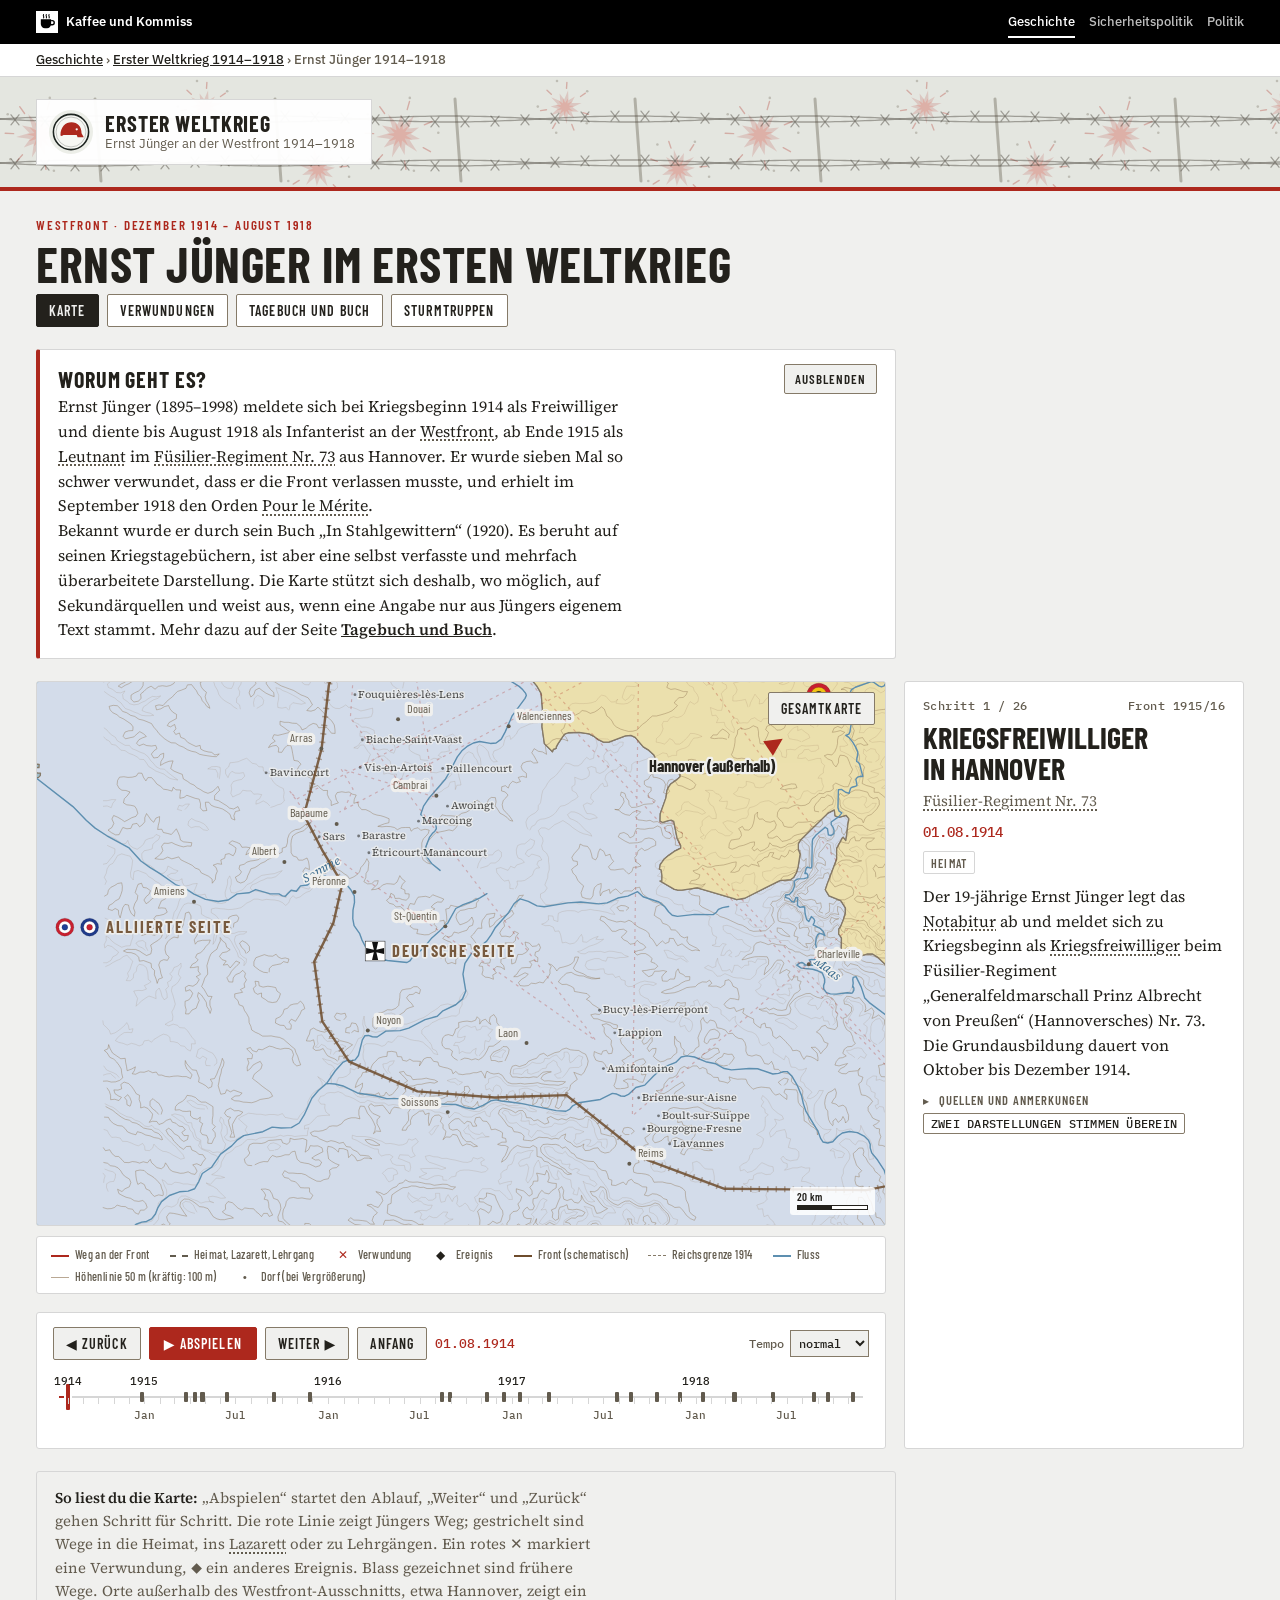
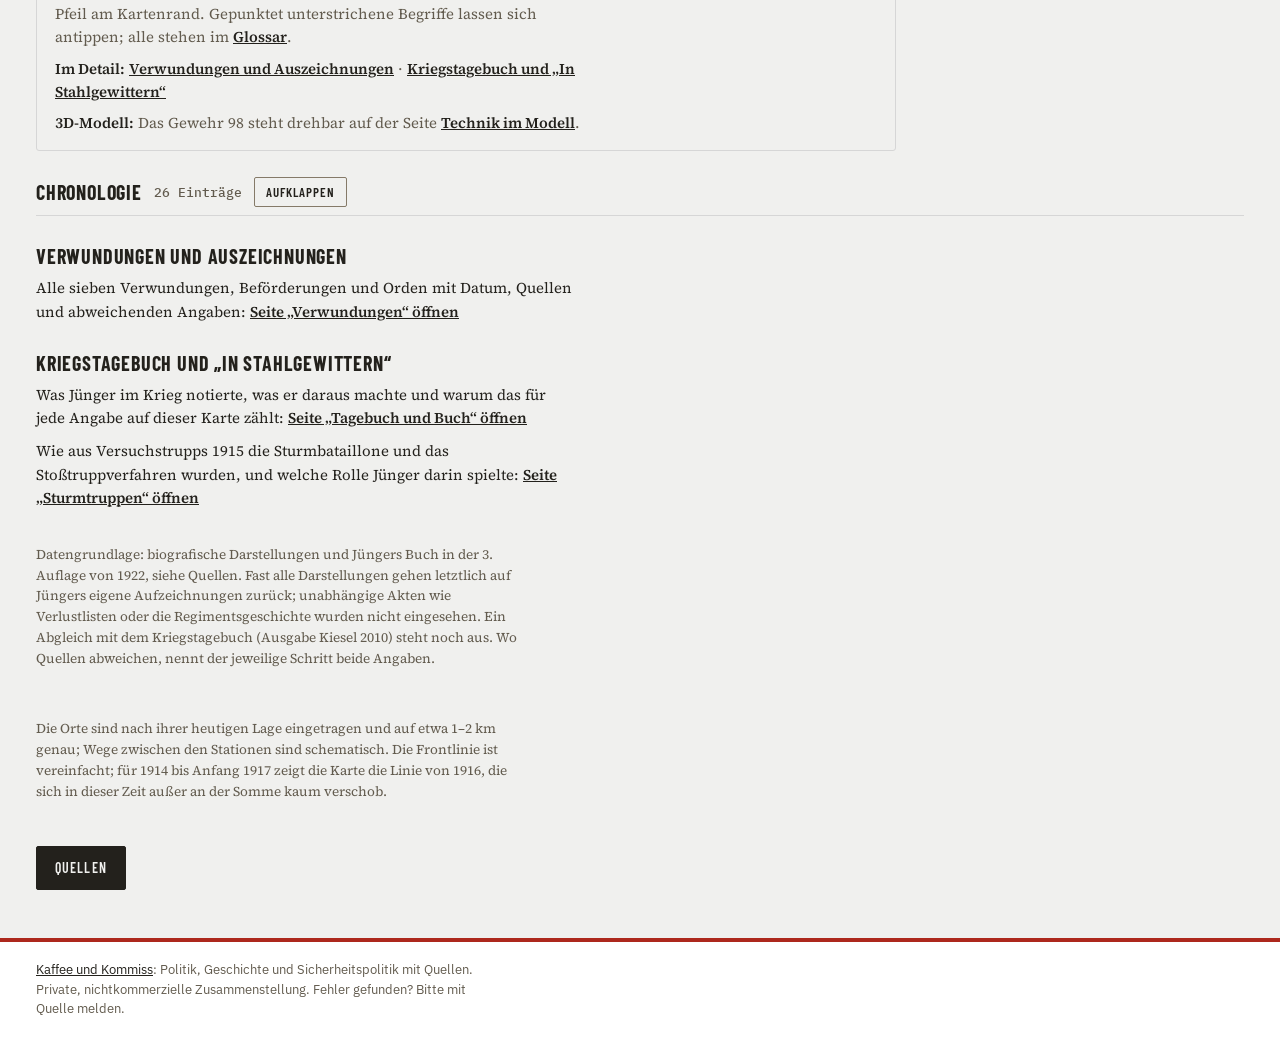
==== commit 7997b3d2: "Texte lesefreundlicher: Absätze geteilt, Fachbegriffe erklärt, Quellenverweise hochgestellt Arbeitsp" ====
--- a/index.html
+++ b/index.html
@@ -453,7 +453,8 @@
     <p class="more">Wie aus Versuchstrupps 1915 die Sturmbataillone und das Stoßtruppverfahren wurden, und welche Rolle Jünger darin spielte: <a href="sturmtruppen.html">Seite „Sturmtruppen“ öffnen</a></p>
   </section>
 
-  <p class="sources">Datengrundlage: biografische Darstellungen und Jüngers Buch in der 3. Auflage von 1922, siehe Quellen. Fast alle Darstellungen gehen letztlich auf Jüngers eigene Aufzeichnungen zurück; unabhängige Akten wie Verlustlisten oder die Regimentsgeschichte wurden nicht eingesehen. Ein Abgleich mit dem Kriegstagebuch (Ausgabe Kiesel 2010) steht noch aus. Wo Quellen abweichen, nennt der jeweilige Schritt beide Angaben. Die Orte sind nach ihrer heutigen Lage eingetragen und auf etwa 1–2 km genau; Wege zwischen den Stationen sind schematisch. Die Frontlinie ist vereinfacht; für 1914 bis Anfang 1917 zeigt die Karte die Linie von 1916, die sich in dieser Zeit außer an der Somme kaum verschob.</p>
+  <p class="sources">Datengrundlage: biografische Darstellungen und Jüngers Buch in der 3. Auflage von 1922, siehe Quellen. Fast alle Darstellungen gehen letztlich auf Jüngers eigene Aufzeichnungen zurück; unabhängige Akten wie Verlustlisten oder die Regimentsgeschichte wurden nicht eingesehen. Ein Abgleich mit dem Kriegstagebuch (Ausgabe Kiesel 2010) steht noch aus. Wo Quellen abweichen, nennt der jeweilige Schritt beide Angaben.</p>
+  <p class="sources">Die Orte sind nach ihrer heutigen Lage eingetragen und auf etwa 1–2 km genau; Wege zwischen den Stationen sind schematisch. Die Frontlinie ist vereinfacht; für 1914 bis Anfang 1917 zeigt die Karte die Linie von 1916, die sich in dieser Zeit außer an der Somme kaum verschob.</p>
   <p class="qnav"><a class="qbtn" href="quellen-karte.html">Quellen</a></p>
 </main>
 
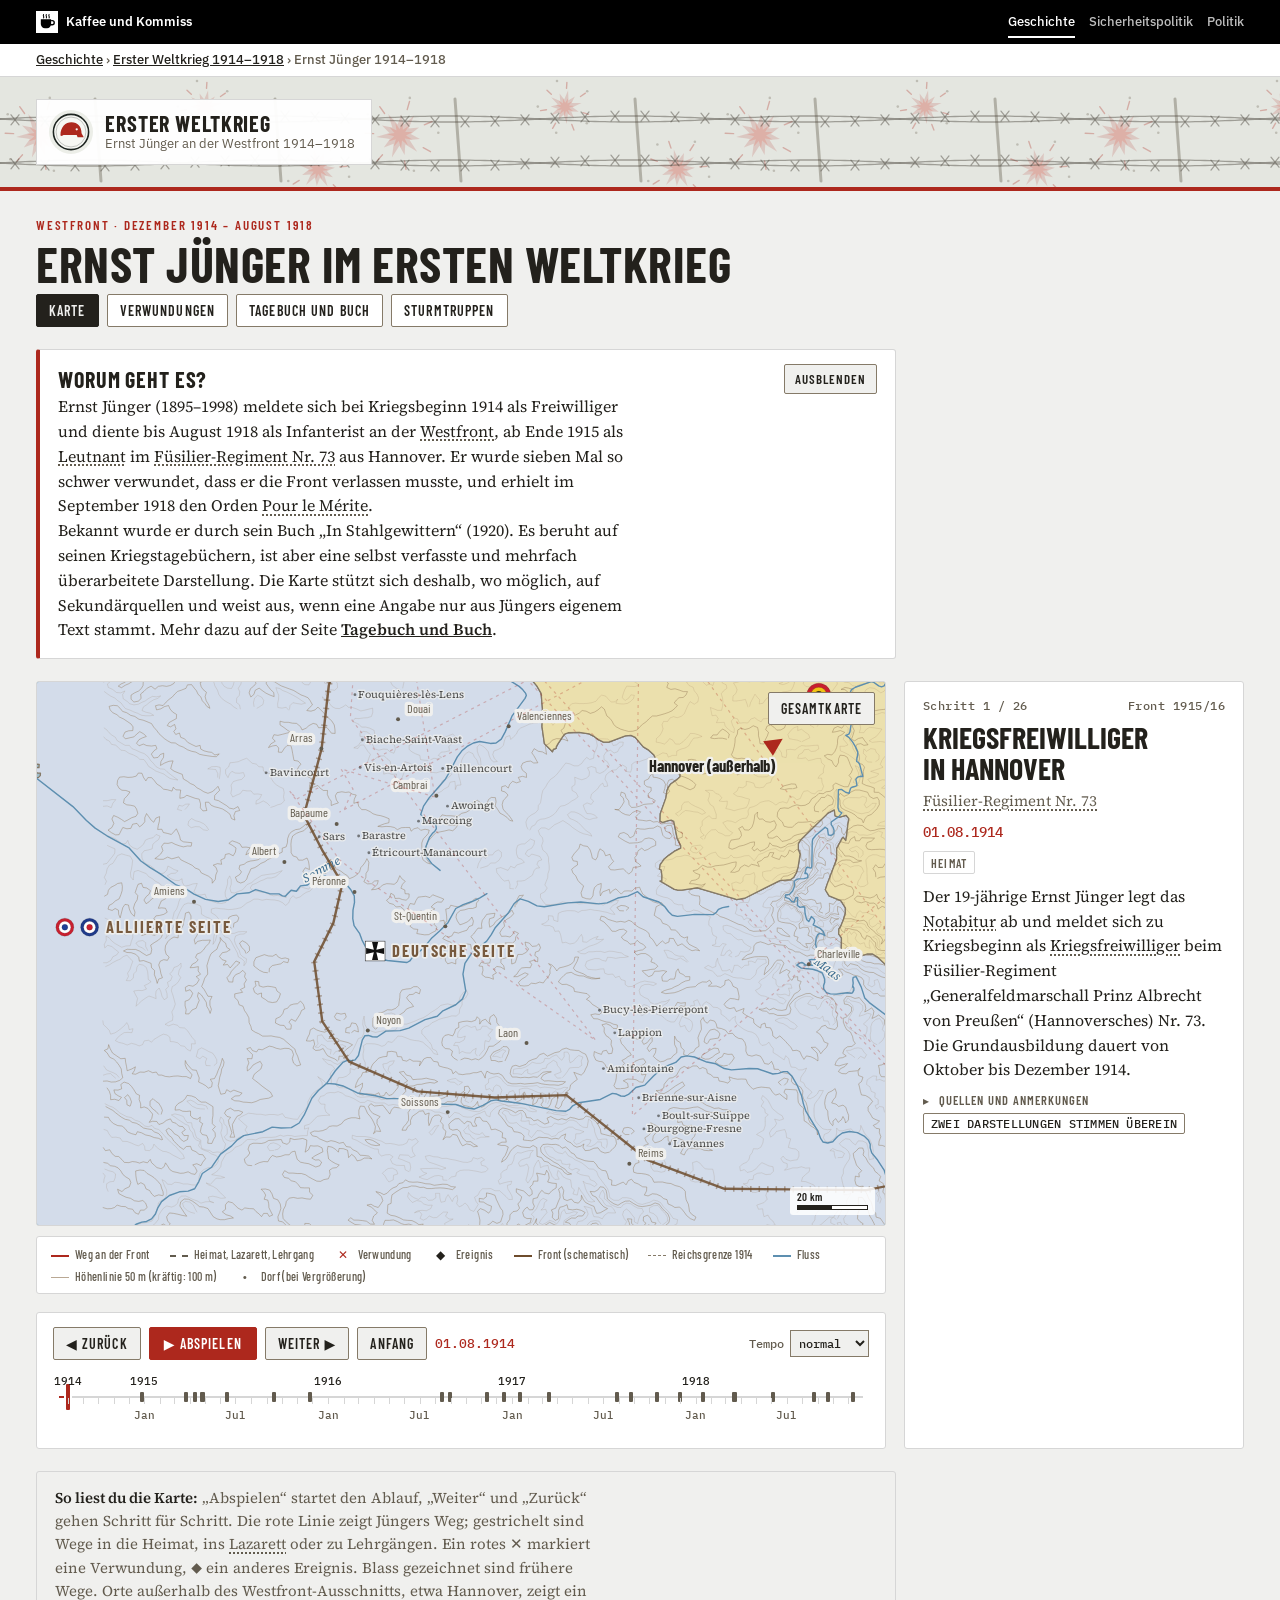
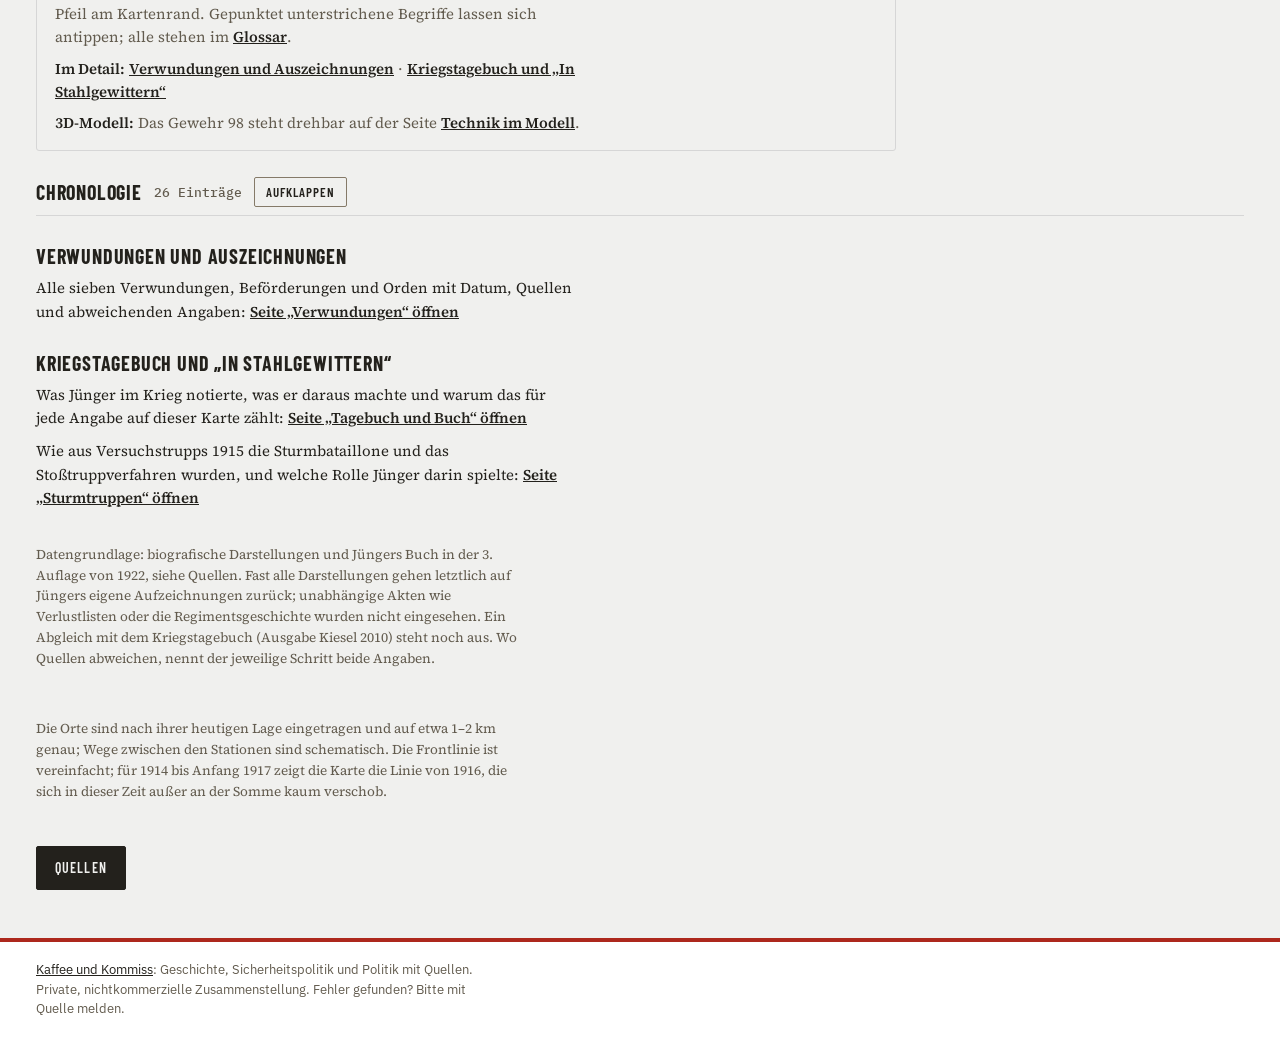
==== commit f029149c: "Fußzeile/Untertitel: Reihenfolge Geschichte, Sicherheitspolitik, Politik wie Kopfleiste Co-Authored-" ====
--- a/index.html
+++ b/index.html
@@ -1166,7 +1166,7 @@
 </script>
 <script src="site.js" defer></script>
 <footer class="kk-fuss"><div class="kk-in">
-  <p><a href="https://kaffeeundkommiss.github.io/">Kaffee und Kommiss</a>: Politik, Geschichte und Sicherheitspolitik mit Quellen. Private, nichtkommerzielle Zusammenstellung. Fehler gefunden? Bitte mit Quelle melden.</p>
+  <p><a href="https://kaffeeundkommiss.github.io/">Kaffee und Kommiss</a>: Geschichte, Sicherheitspolitik und Politik mit Quellen. Private, nichtkommerzielle Zusammenstellung. Fehler gefunden? Bitte mit Quelle melden.</p>
 </div></footer>
 </body>
 </html>
--- a/site.css
+++ b/site.css
@@ -71,3 +71,10 @@
 
 /* Kopfband der Jünger-Seite: Stacheldraht und Explosionen statt Gitter */
 .kk-kopf { --kk-muster: url("stacheldraht.svg") }
+
+/* Handy: gekürzter Kasten „Worum geht es?“ (site.js), Rest per „Weiterlesen“ */
+.intro.kurz > .mehr ~ * { display: none }
+.intro .mehr { justify-self: start; display: inline-flex; align-items: center; gap: 6px; min-height: 36px; padding: 4px 0; border: 0; background: none; color: var(--ink); font: inherit; font-weight: 600; text-transform: none; letter-spacing: normal; text-decoration: underline; text-underline-offset: 3px; cursor: pointer }
+.intro .mehr::after { content: "▾"; text-decoration: none; font-size: .85em }
+.intro .mehr:focus-visible { outline: 2px solid var(--red); outline-offset: 2px }
+.intro > p[tabindex="-1"]:focus { outline: none }
--- a/basis.css
+++ b/basis.css
@@ -45,6 +45,13 @@
 .kk-schild{display:inline-flex;align-items:center;gap:12px;background:var(--kk-schild);padding:10px 16px 10px 12px;border:1px solid var(--kk-linie);color:var(--kk-tinte);text-decoration:none}
 .kk-name{font:700 22px/1.05 var(--kk-titel);text-transform:uppercase;letter-spacing:.04em}
 .kk-unter{font:400 13px/1.35 var(--kk-text);color:var(--kk-grau)}
+/* Handy: Kopfband flacher, damit Hauptinhalt früher sichtbar ist (Arbeitspaket 3, 22.11.2026).
+   Gilt für beide Kopfbauarten (.kk-kopf und header.top). :root:root hebt die Spezifität über die
+   seiteneigenen Regeln in style.css/bereich.css, die nach basis.css geladen werden. Desktop unverändert. */
+@media (max-width:640px){
+  :root:root .kk-kopf .kk-in,:root:root .kk-kopf .wrap,:root:root header.top>.wrap{padding-top:12px;padding-bottom:12px;row-gap:8px}
+  :root:root .kk-schild,:root:root header.top .marke{padding:7px 12px 7px 10px}
+}
 
 /* Fuß */
 .kk-fuss{border-top:4px solid var(--kk-akzent);background:var(--kk-papier);color:var(--kk-grau);font:400 13px/1.5 var(--kk-text)}
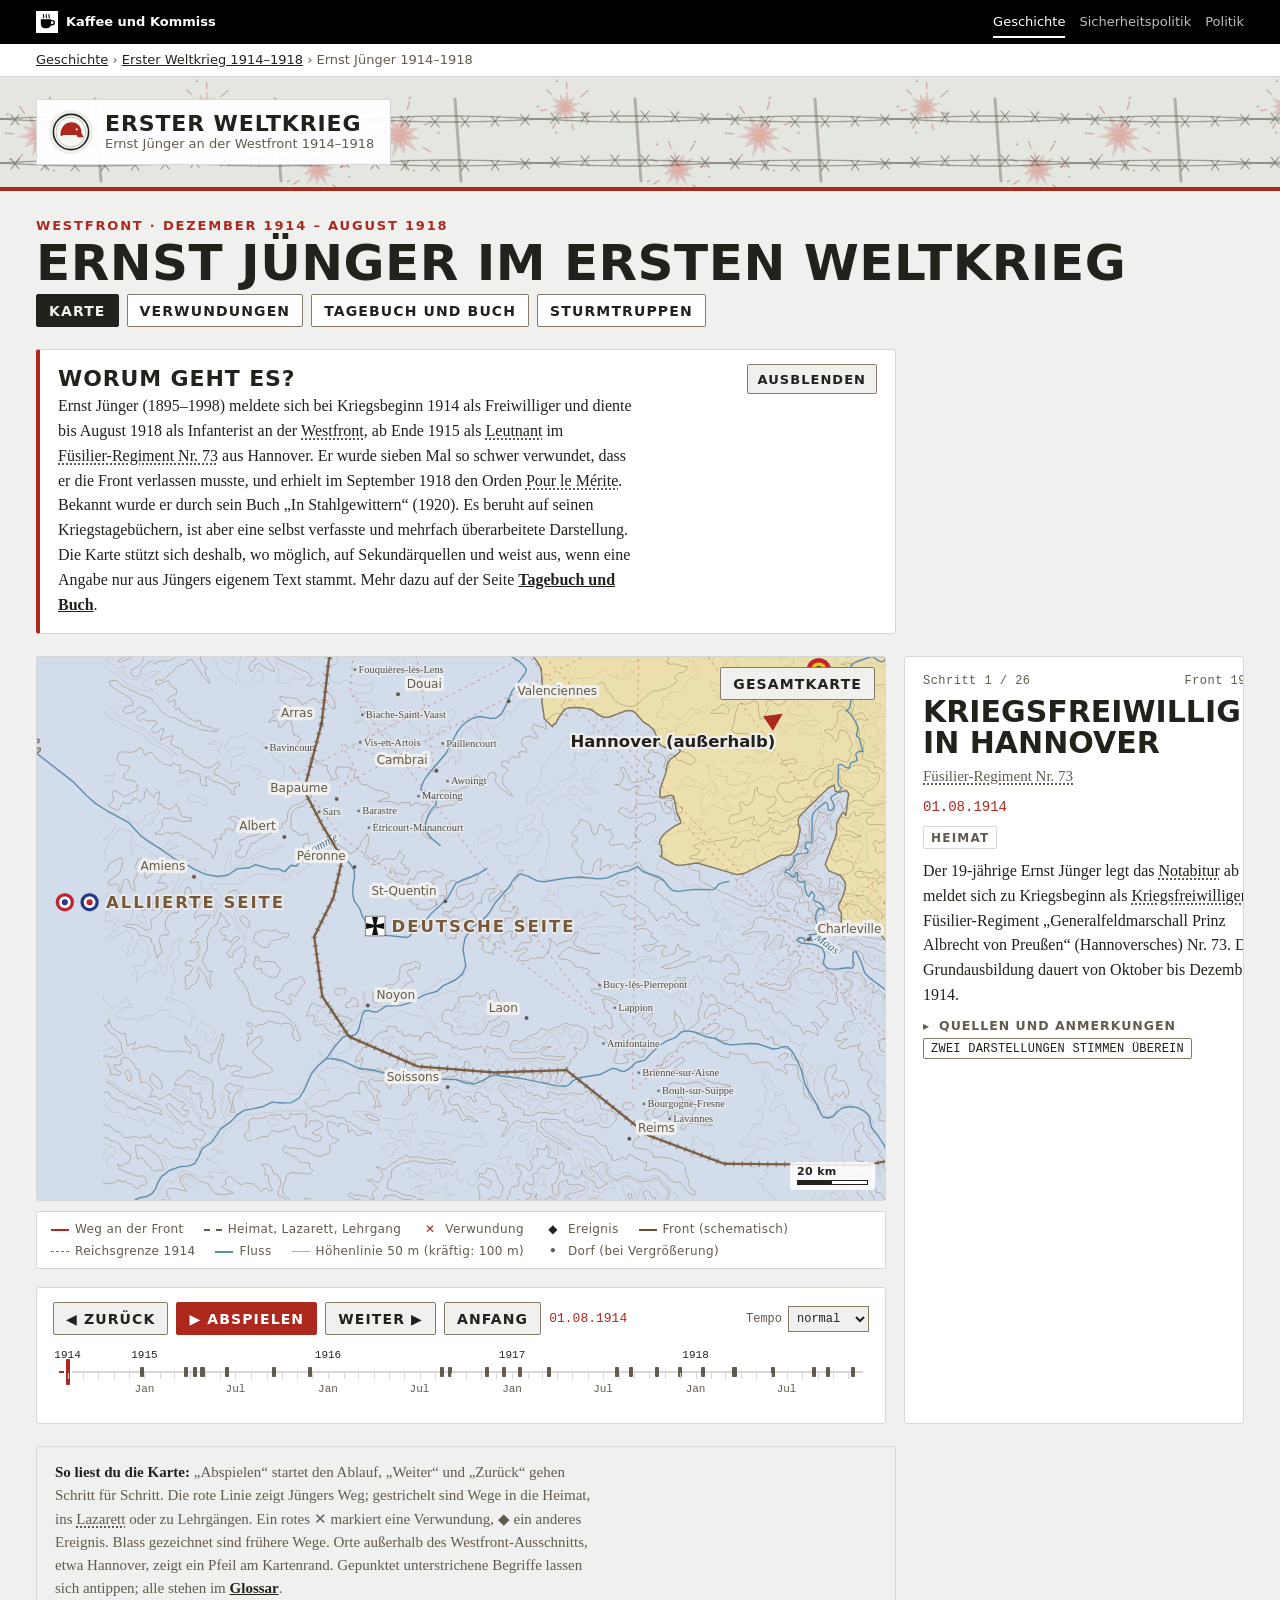
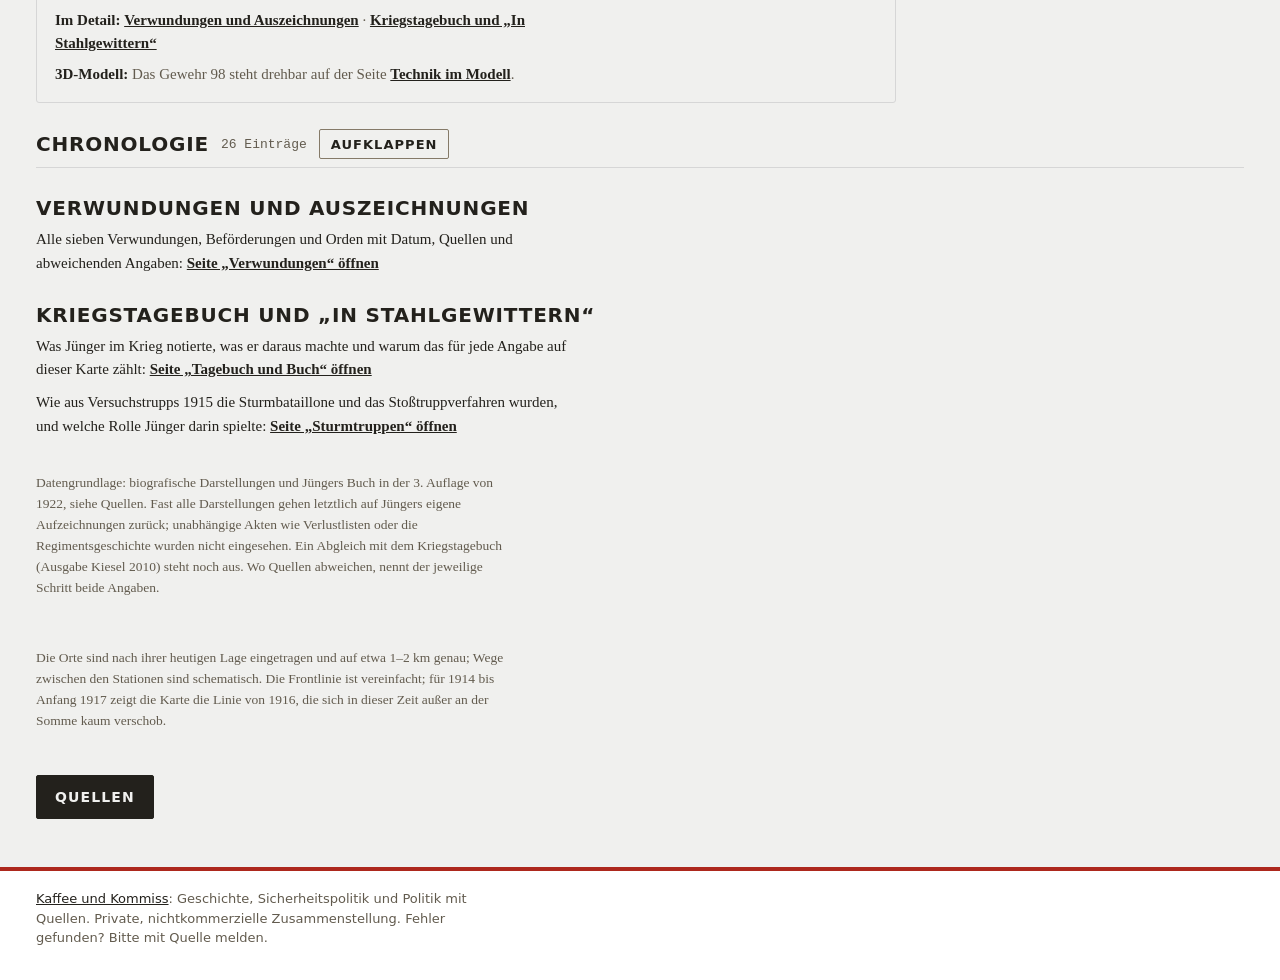
==== commit e0ff20ae: "Schriften von kaffeeundkommiss.github.io statt Google Fonts laden Google-Fonts-Links und preconnect " ====
--- a/index.html
+++ b/index.html
@@ -37,9 +37,7 @@
 [hidden] { display: none !important }
 </style>
 <title>Ernst Jünger 1914–1918</title>
-<link rel="preconnect" href="https://fonts.googleapis.com">
-<link rel="preconnect" href="https://fonts.gstatic.com" crossorigin>
-<link rel="stylesheet" href="https://fonts.googleapis.com/css2?family=Barlow+Condensed:wght@500;600;700&family=Source+Serif+4:opsz,wght@8..60,400;8..60,600&family=IBM+Plex+Sans:wght@400;500;600;700&family=IBM+Plex+Mono:wght@400;500;600&display=swap">
+<link rel="stylesheet" href="https://kaffeeundkommiss.github.io/schriften/schriften.css">
 <link rel="stylesheet" href="basis.css">
 <style>
 /* Layout: Karte als Hauptfläche, Detailspalte rechts (mobil darunter), Zeitleiste mit echter Datumsskala, darunter Stationsliste */
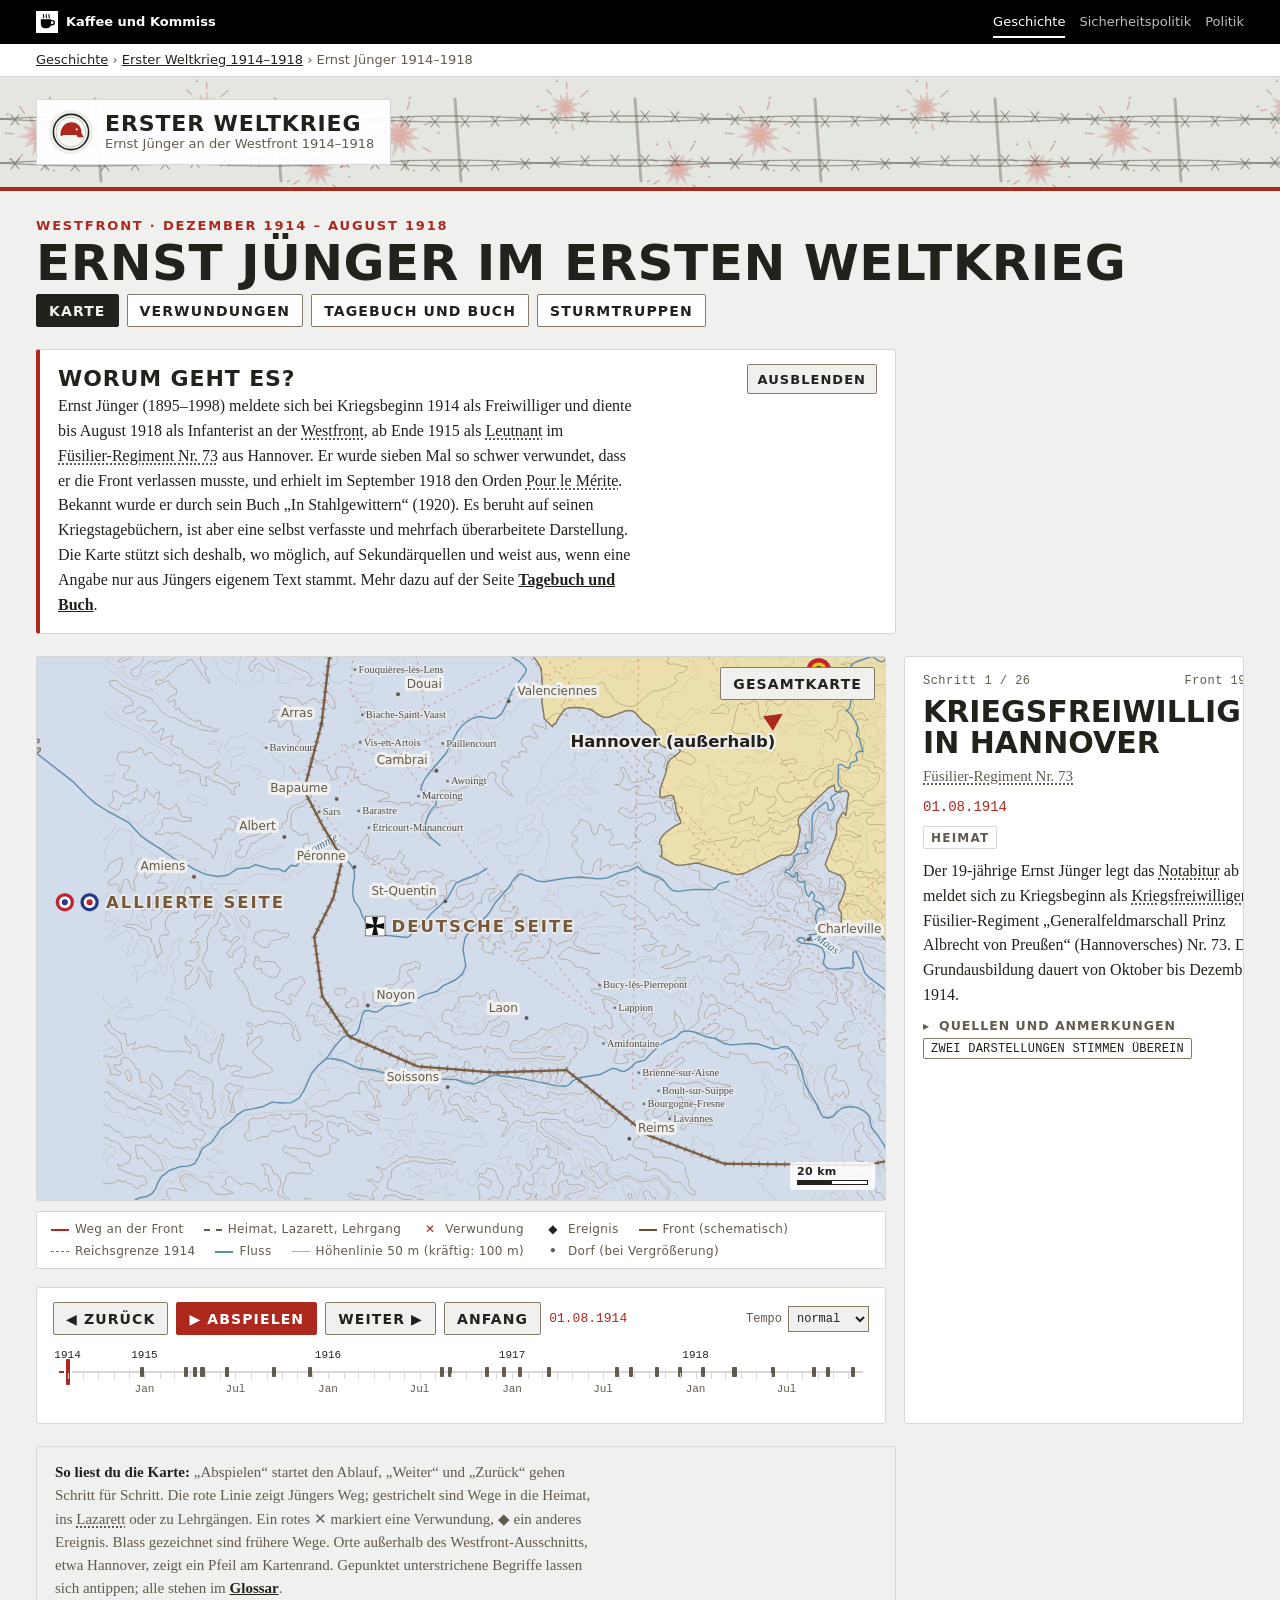
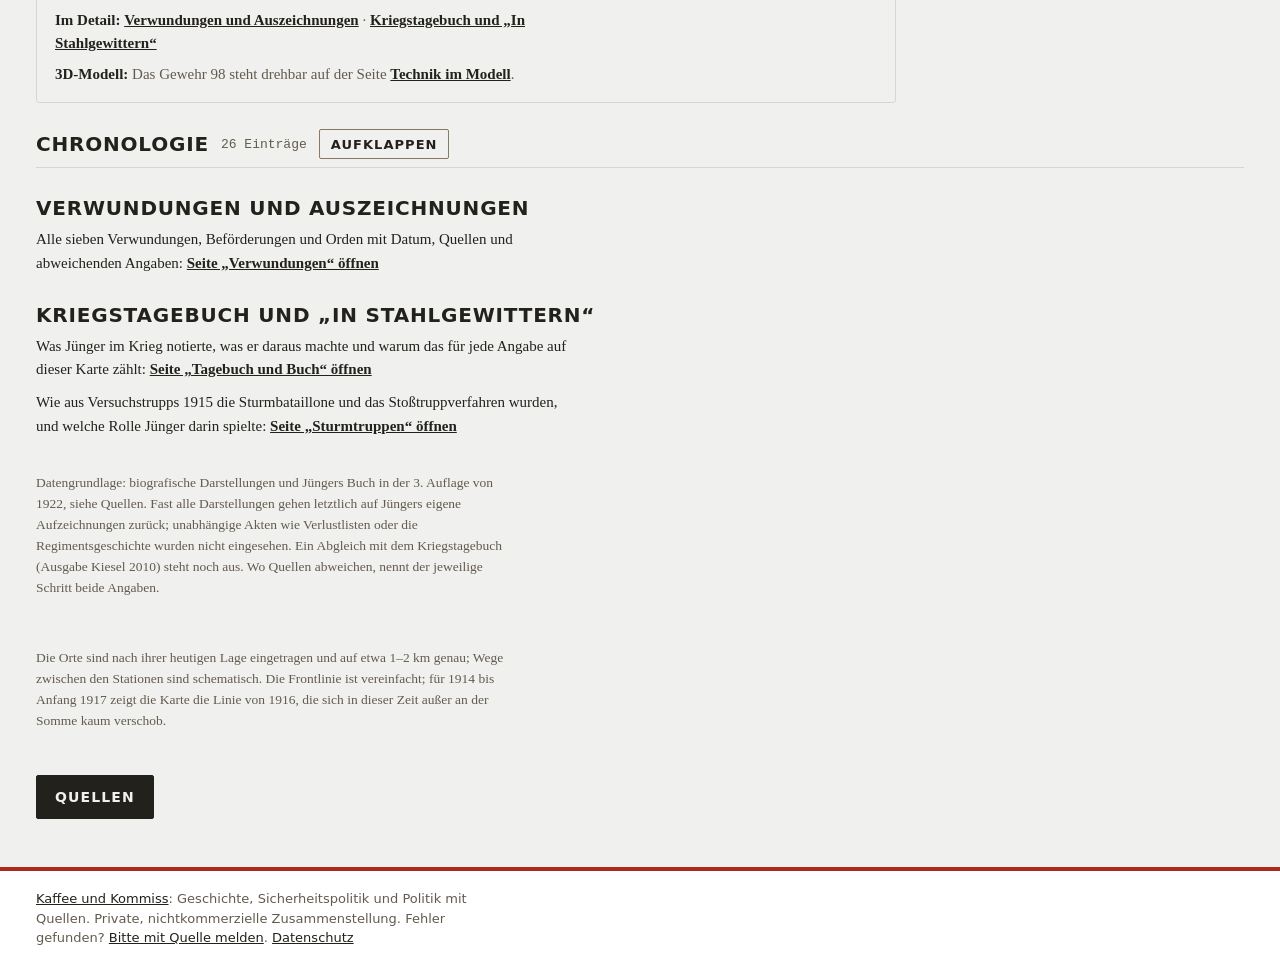
==== commit 9aa61f08: "Fußzeile: Meldeweg und Datenschutz verlinken „Bitte mit Quelle melden“ verweist auf https://kaffeeun" ====
--- a/index.html
+++ b/index.html
@@ -1164,7 +1164,7 @@
 </script>
 <script src="site.js" defer></script>
 <footer class="kk-fuss"><div class="kk-in">
-  <p><a href="https://kaffeeundkommiss.github.io/">Kaffee und Kommiss</a>: Geschichte, Sicherheitspolitik und Politik mit Quellen. Private, nichtkommerzielle Zusammenstellung. Fehler gefunden? Bitte mit Quelle melden.</p>
+  <p><a href="https://kaffeeundkommiss.github.io/">Kaffee und Kommiss</a>: Geschichte, Sicherheitspolitik und Politik mit Quellen. Private, nichtkommerzielle Zusammenstellung. Fehler gefunden? <a href="https://kaffeeundkommiss.github.io/kontakt/">Bitte mit Quelle melden</a>. <a href="https://kaffeeundkommiss.github.io/kontakt/#datenschutz">Datenschutz</a></p>
 </div></footer>
 </body>
 </html>
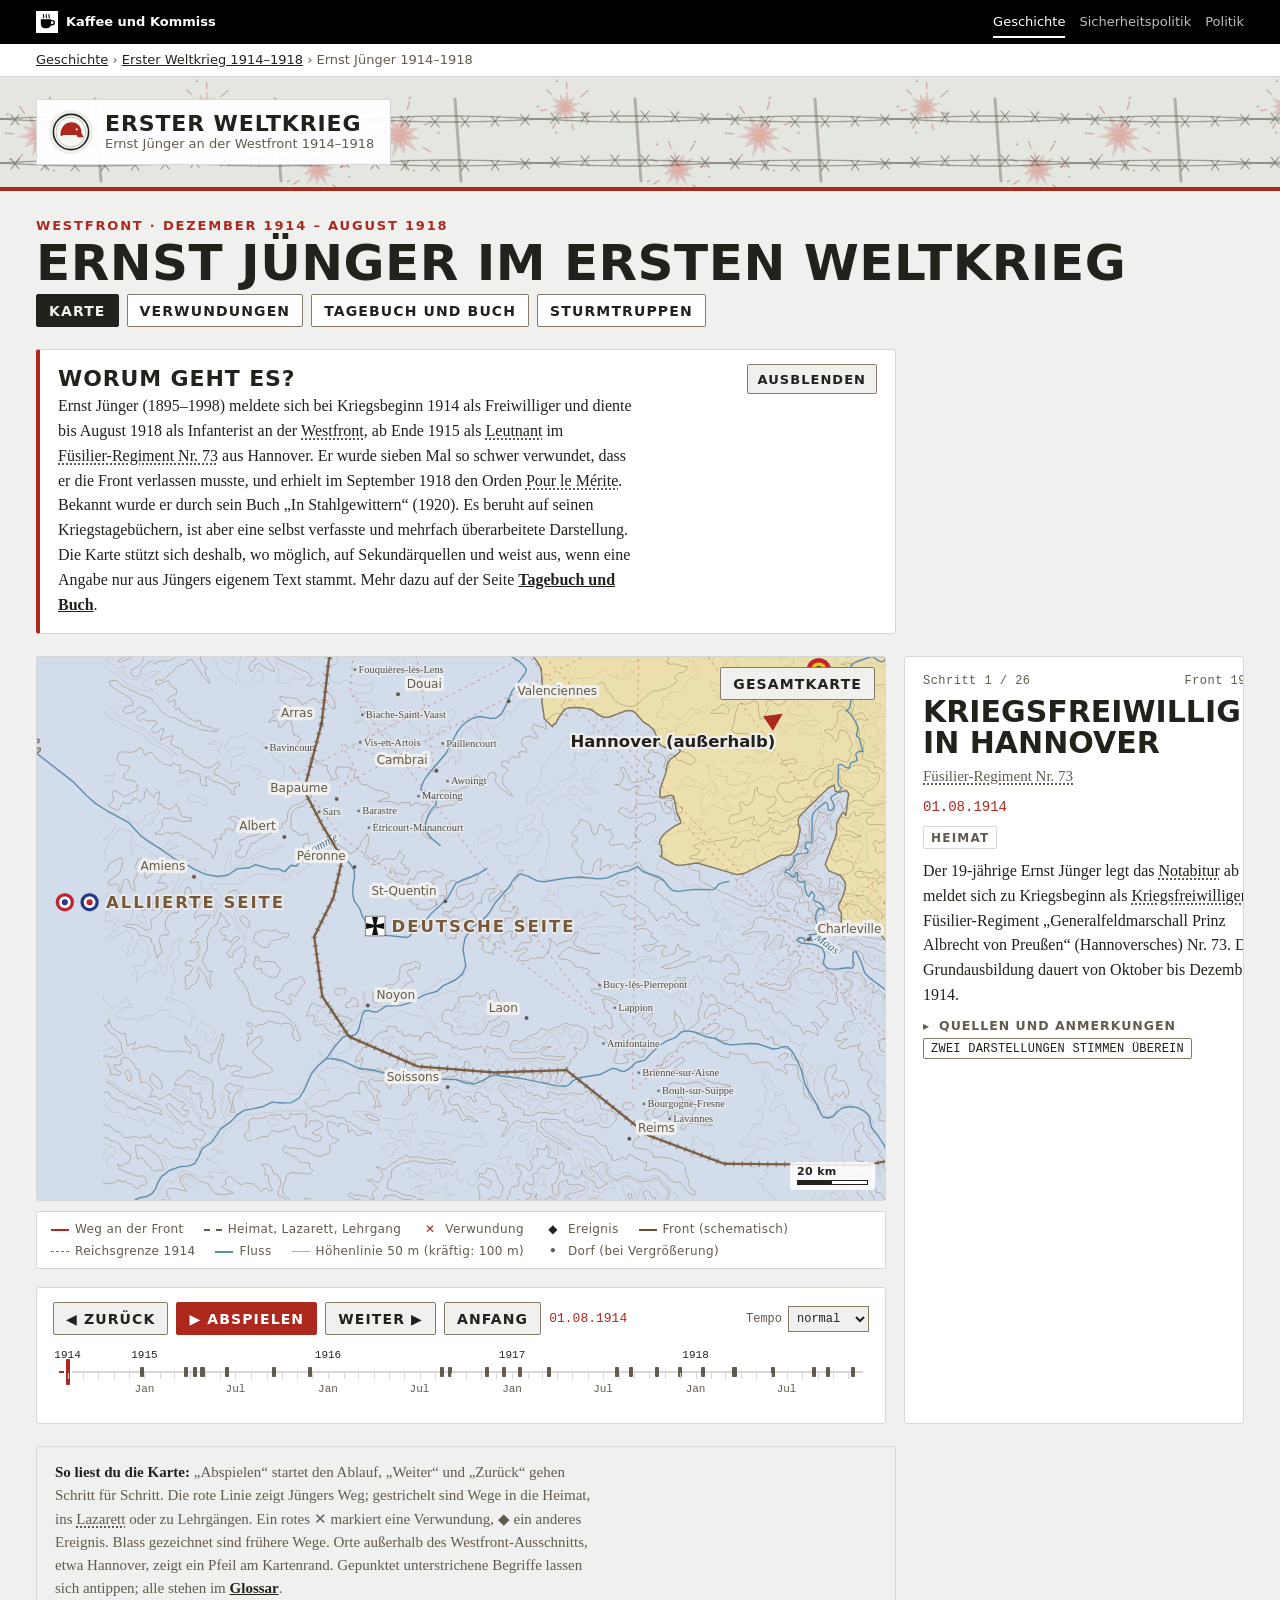
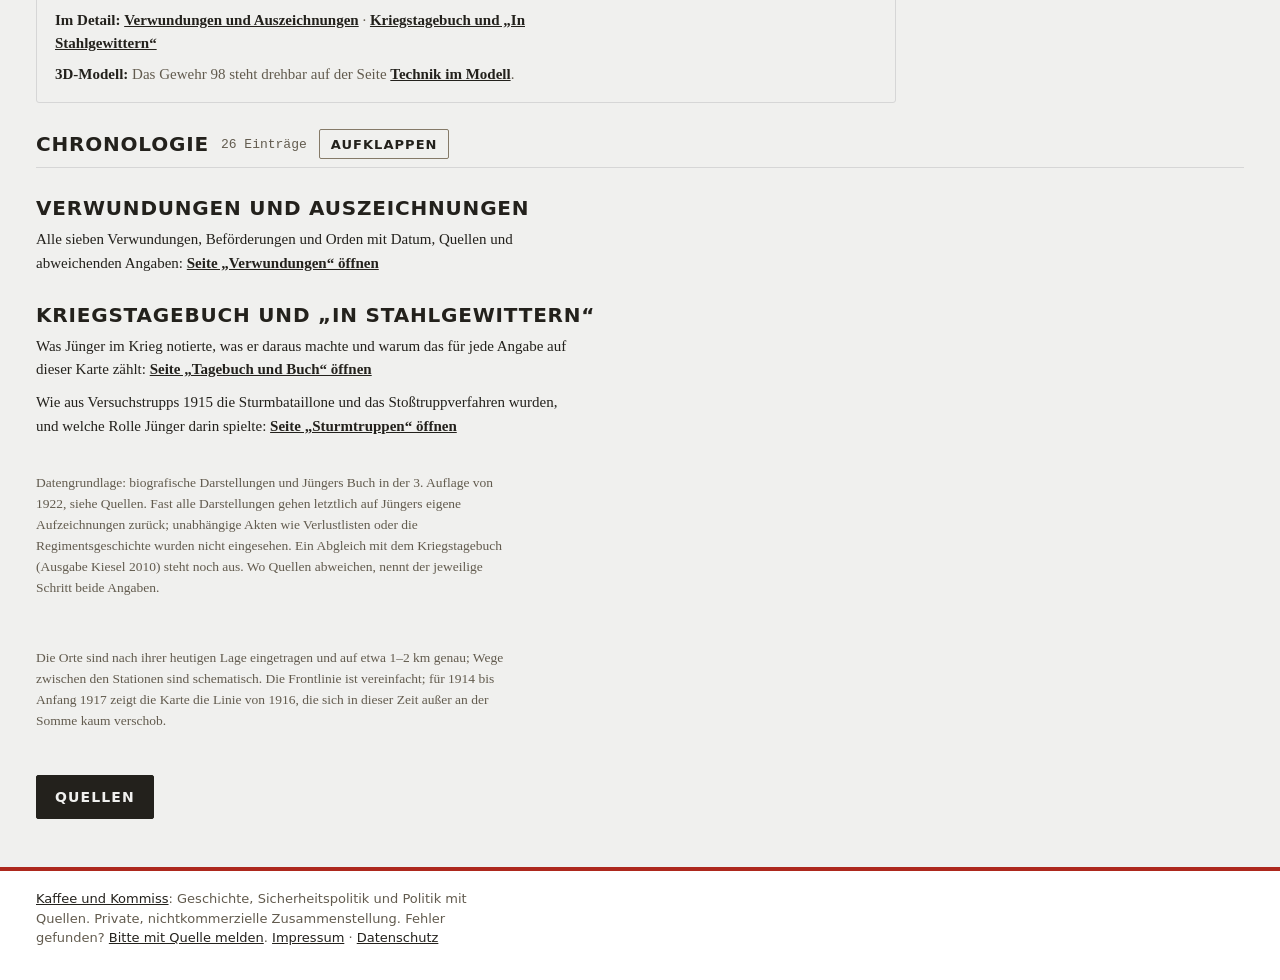
==== commit ff048c36: "Fußzeile: Link Impressum ergänzen Co-Authored-By: Claude Opus 5.5 <noreply@anthropic.com> Claude-Ses" ====
--- a/index.html
+++ b/index.html
@@ -1164,7 +1164,7 @@
 </script>
 <script src="site.js" defer></script>
 <footer class="kk-fuss"><div class="kk-in">
-  <p><a href="https://kaffeeundkommiss.github.io/">Kaffee und Kommiss</a>: Geschichte, Sicherheitspolitik und Politik mit Quellen. Private, nichtkommerzielle Zusammenstellung. Fehler gefunden? <a href="https://kaffeeundkommiss.github.io/kontakt/">Bitte mit Quelle melden</a>. <a href="https://kaffeeundkommiss.github.io/kontakt/#datenschutz">Datenschutz</a></p>
+  <p><a href="https://kaffeeundkommiss.github.io/">Kaffee und Kommiss</a>: Geschichte, Sicherheitspolitik und Politik mit Quellen. Private, nichtkommerzielle Zusammenstellung. Fehler gefunden? <a href="https://kaffeeundkommiss.github.io/kontakt/">Bitte mit Quelle melden</a>. <a href="https://kaffeeundkommiss.github.io/kontakt/#impressum">Impressum</a> · <a href="https://kaffeeundkommiss.github.io/kontakt/#datenschutz">Datenschutz</a></p>
 </div></footer>
 </body>
 </html>
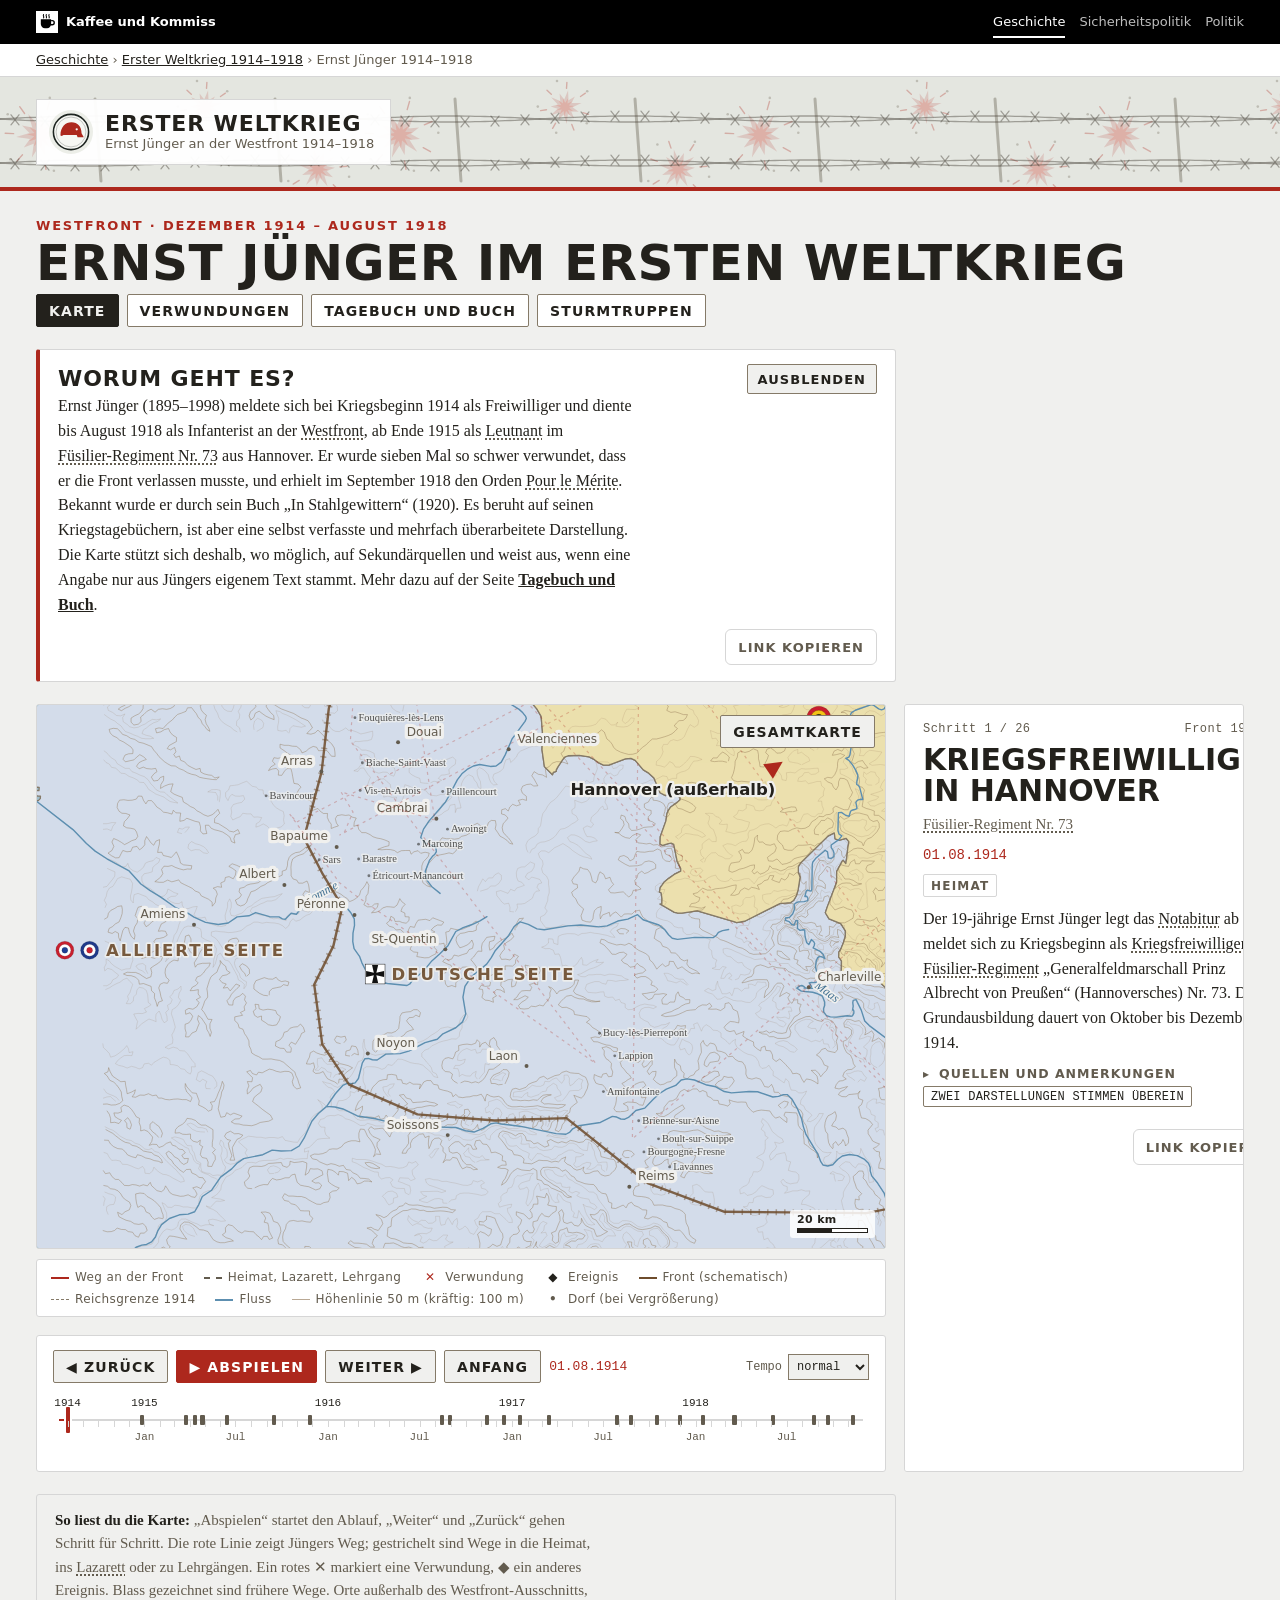
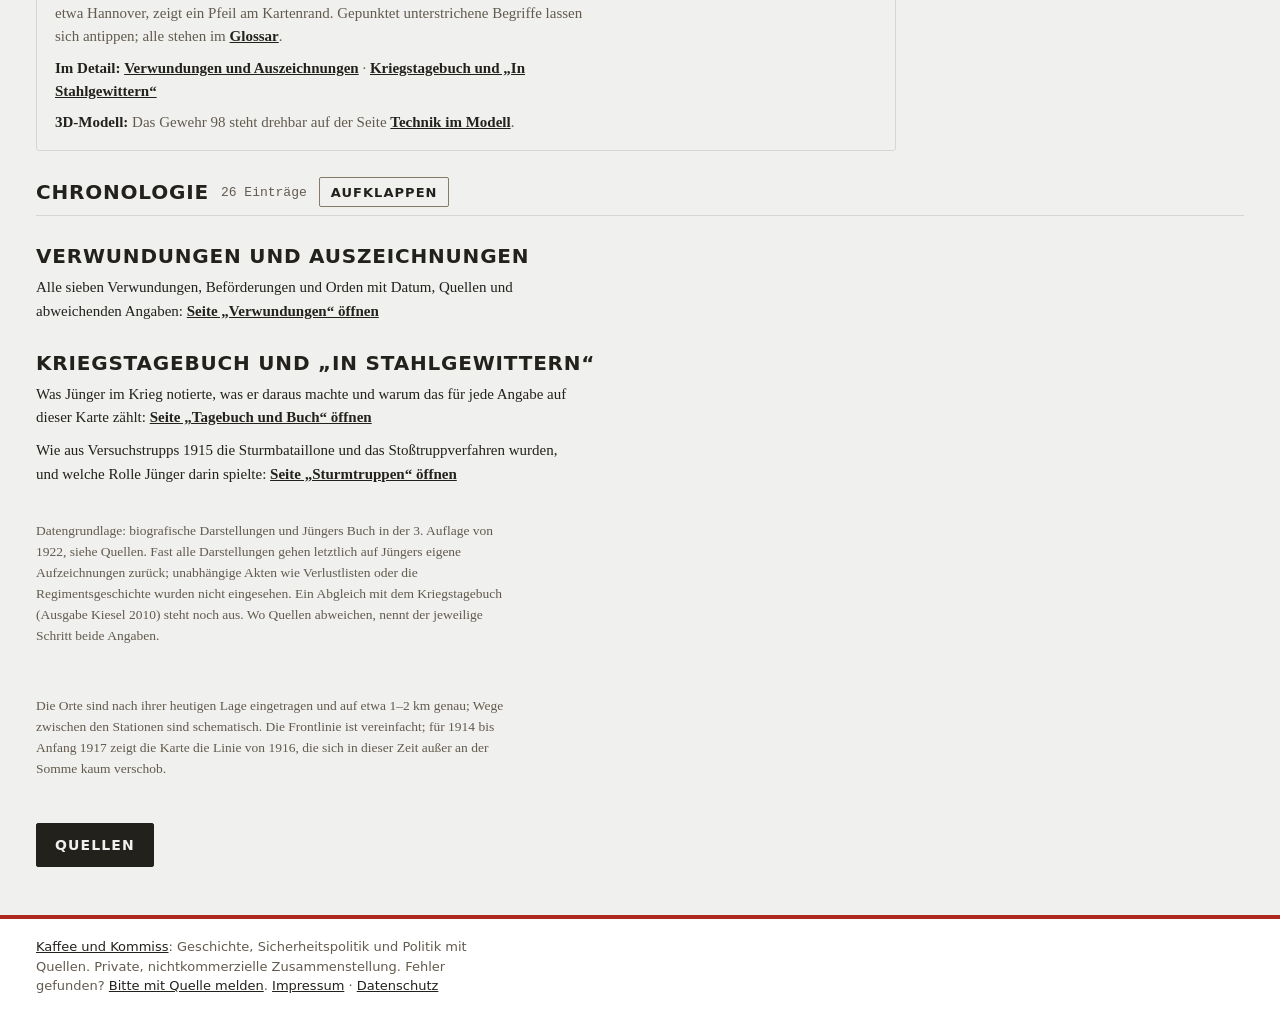
==== commit ee108b7b: "Link teilen: „Link kopieren“ je Abschnitt wie in den Parteimonitoren Neues Skript link-teilen.js set" ====
--- a/index.html
+++ b/index.html
@@ -1166,5 +1166,6 @@
 <footer class="kk-fuss"><div class="kk-in">
   <p><a href="https://kaffeeundkommiss.github.io/">Kaffee und Kommiss</a>: Geschichte, Sicherheitspolitik und Politik mit Quellen. Private, nichtkommerzielle Zusammenstellung. Fehler gefunden? <a href="https://kaffeeundkommiss.github.io/kontakt/">Bitte mit Quelle melden</a>. <a href="https://kaffeeundkommiss.github.io/kontakt/#impressum">Impressum</a> · <a href="https://kaffeeundkommiss.github.io/kontakt/#datenschutz">Datenschutz</a></p>
 </div></footer>
+<script src="link-teilen.js?v=1" defer></script>
 </body>
 </html>
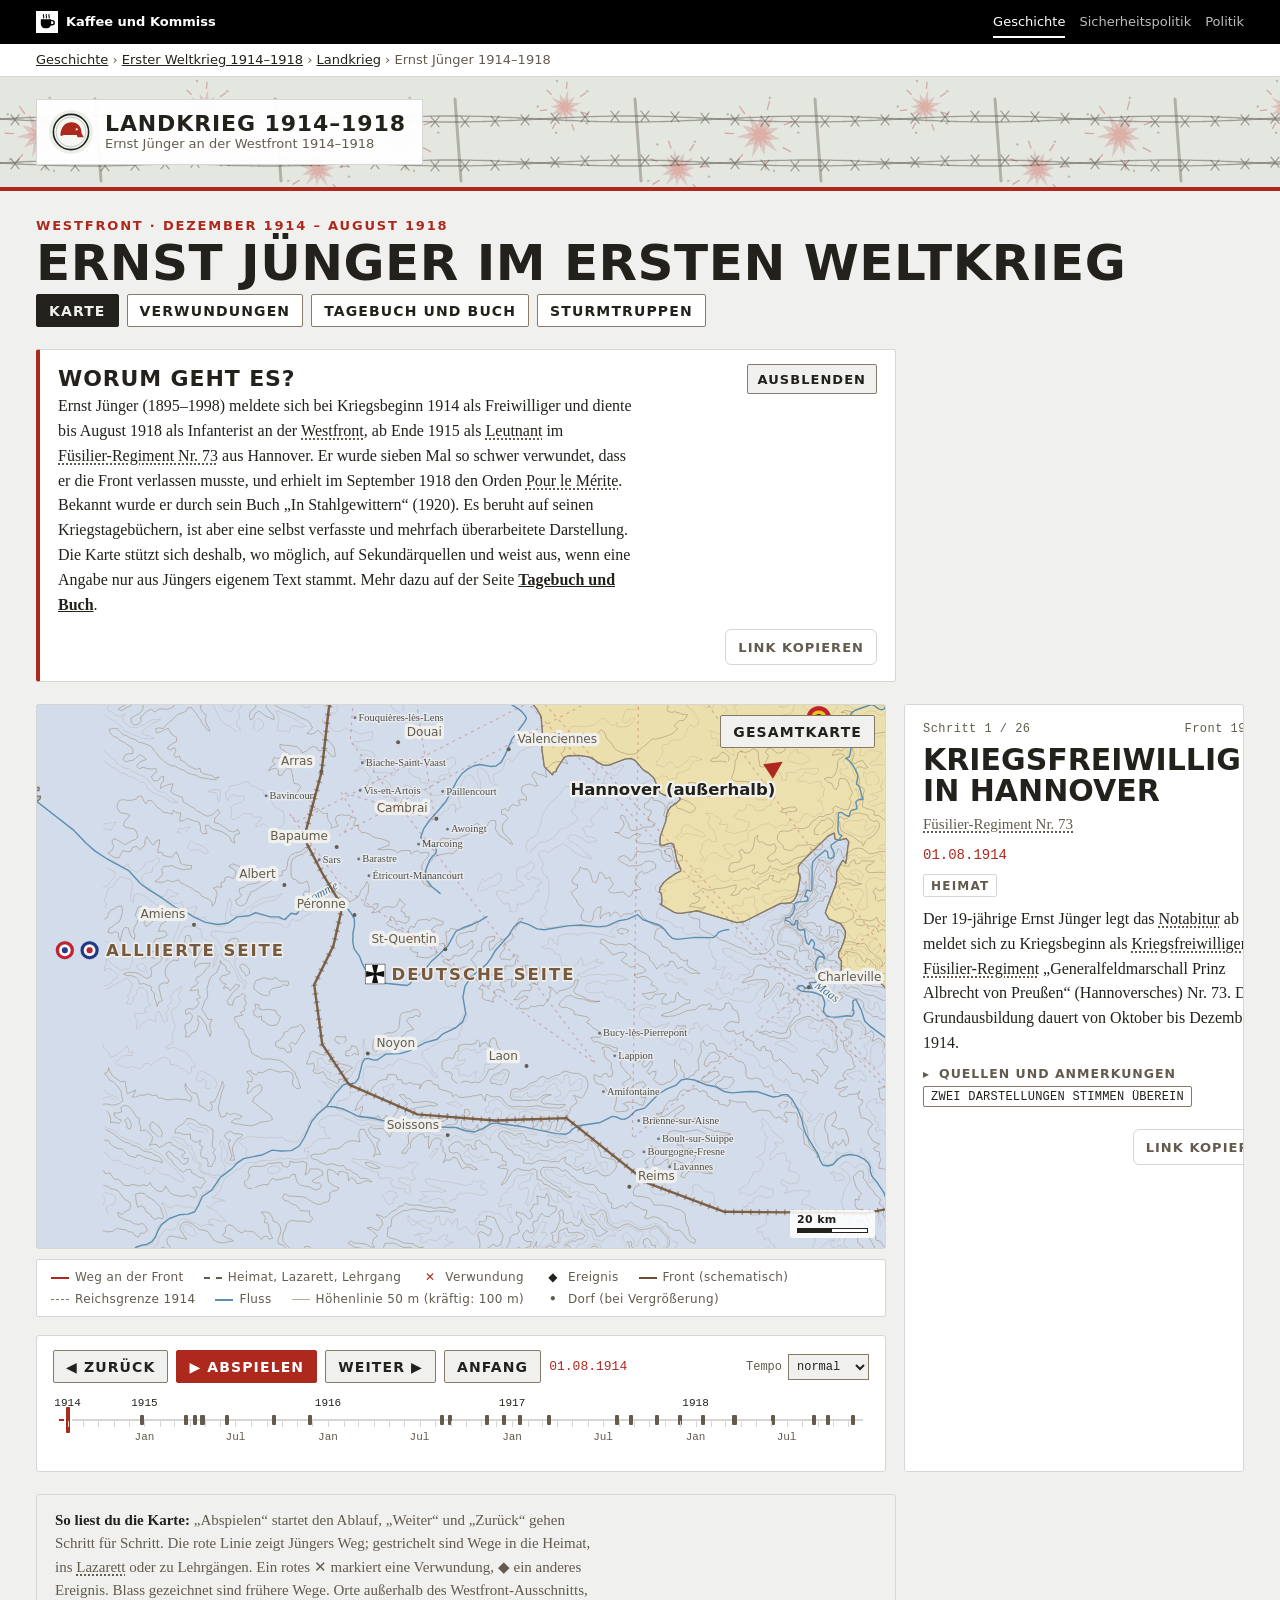
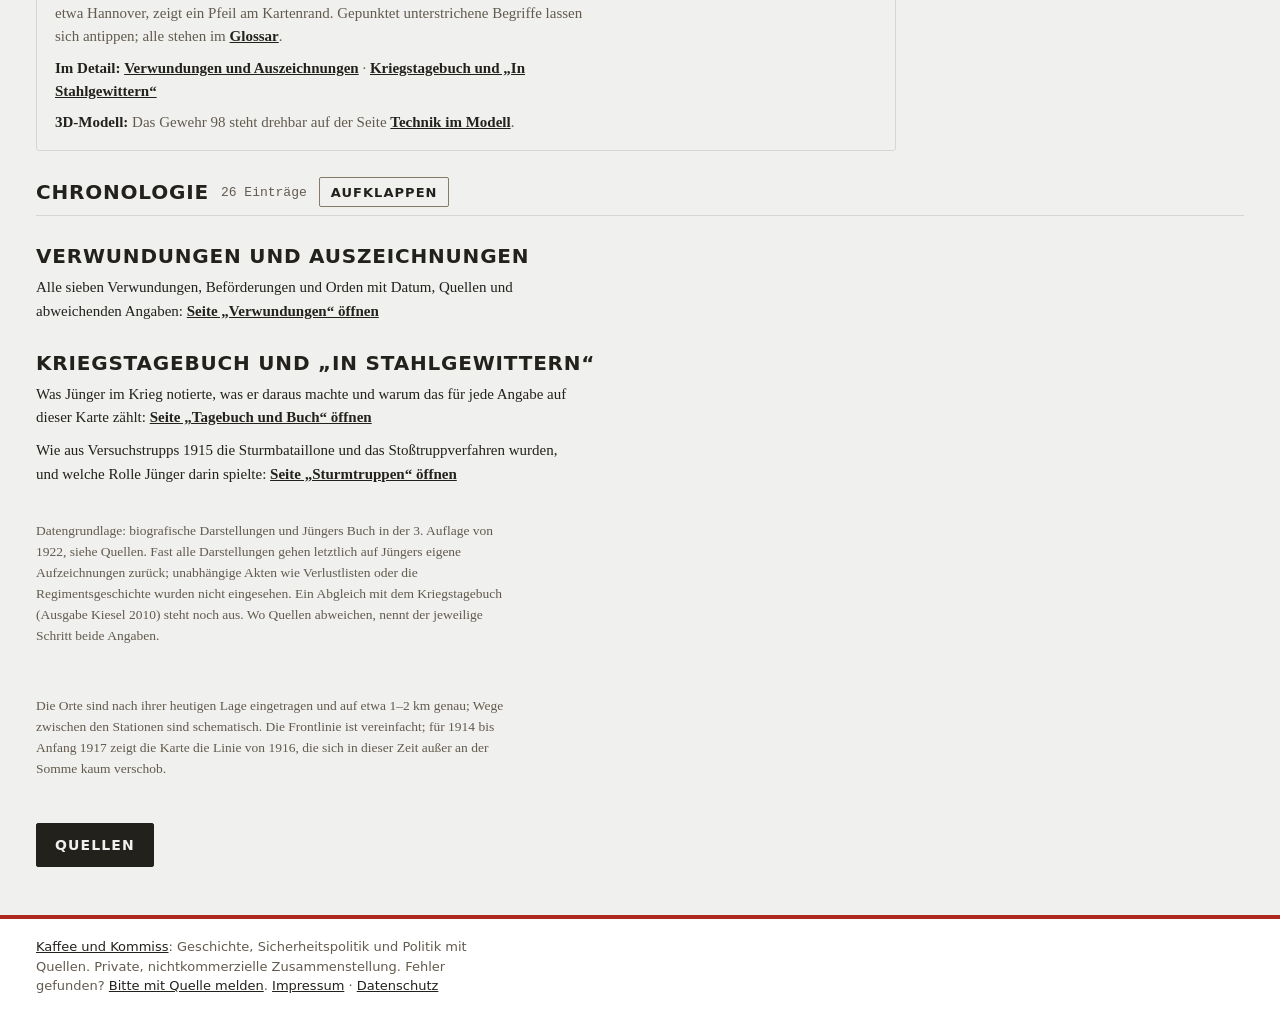
==== commit 055a062c: "Pfad und Schild: Jünger-Seiten unter Erster Weltkrieg › Landkrieg Co-Authored-By: Claude Opus 5.5 <n" ====
--- a/index.html
+++ b/index.html
@@ -302,9 +302,9 @@
   <a class="kk-haus" href="https://kaffeeundkommiss.github.io/"><img src="kk-tasse.svg" alt="" width="22" height="22"><span>Kaffee und Kommiss</span></a>
   <nav class="kk-bereiche" aria-label="Bereiche"><a href="https://kaffeeundkommiss.github.io/geschichte/" aria-current="true">Geschichte</a><a href="https://kaffeeundkommiss.github.io/sicherheitspolitik/"><span class="kk-lang">Sicherheitspolitik</span><span class="kk-kurz">Sicherheit</span></a><a href="https://kaffeeundkommiss.github.io/politik/">Politik</a></nav>
 </div></div>
-<nav class="kk-pfad" aria-label="Pfad"><div class="kk-in"><a href="https://kaffeeundkommiss.github.io/geschichte/">Geschichte</a> › <a href="https://kaffeeundkommiss.github.io/geschichte/erster-weltkrieg/">Erster Weltkrieg 1914–1918</a> › <span aria-current="page">Ernst Jünger 1914–1918</span></div></nav>
+<nav class="kk-pfad" aria-label="Pfad"><div class="kk-in"><a href="https://kaffeeundkommiss.github.io/geschichte/">Geschichte</a> › <a href="https://kaffeeundkommiss.github.io/geschichte/erster-weltkrieg/">Erster Weltkrieg 1914–1918</a> › <a href="https://kaffeeundkommiss.github.io/geschichte/erster-weltkrieg/landkrieg/">Landkrieg</a> › <span aria-current="page">Ernst Jünger 1914–1918</span></div></nav>
 <div class="kk-kopf"><div class="kk-in">
-  <a class="kk-schild" href="https://kaffeeundkommiss.github.io/geschichte/erster-weltkrieg/"><img src="icons/favicon.svg" alt="" width="44" height="44"><span><span class="kk-name" style="display:block">Erster Weltkrieg</span><span class="kk-unter" style="display:block">Ernst Jünger an der Westfront 1914–1918</span></span></a>
+  <a class="kk-schild" href="https://kaffeeundkommiss.github.io/geschichte/erster-weltkrieg/landkrieg/"><img src="icons/favicon.svg" alt="" width="44" height="44"><span><span class="kk-name" style="display:block">Landkrieg 1914–1918</span><span class="kk-unter" style="display:block">Ernst Jünger an der Westfront 1914–1918</span></span></a>
 </div></div>
 <main class="wrap" id="inhalt">
   <header>
